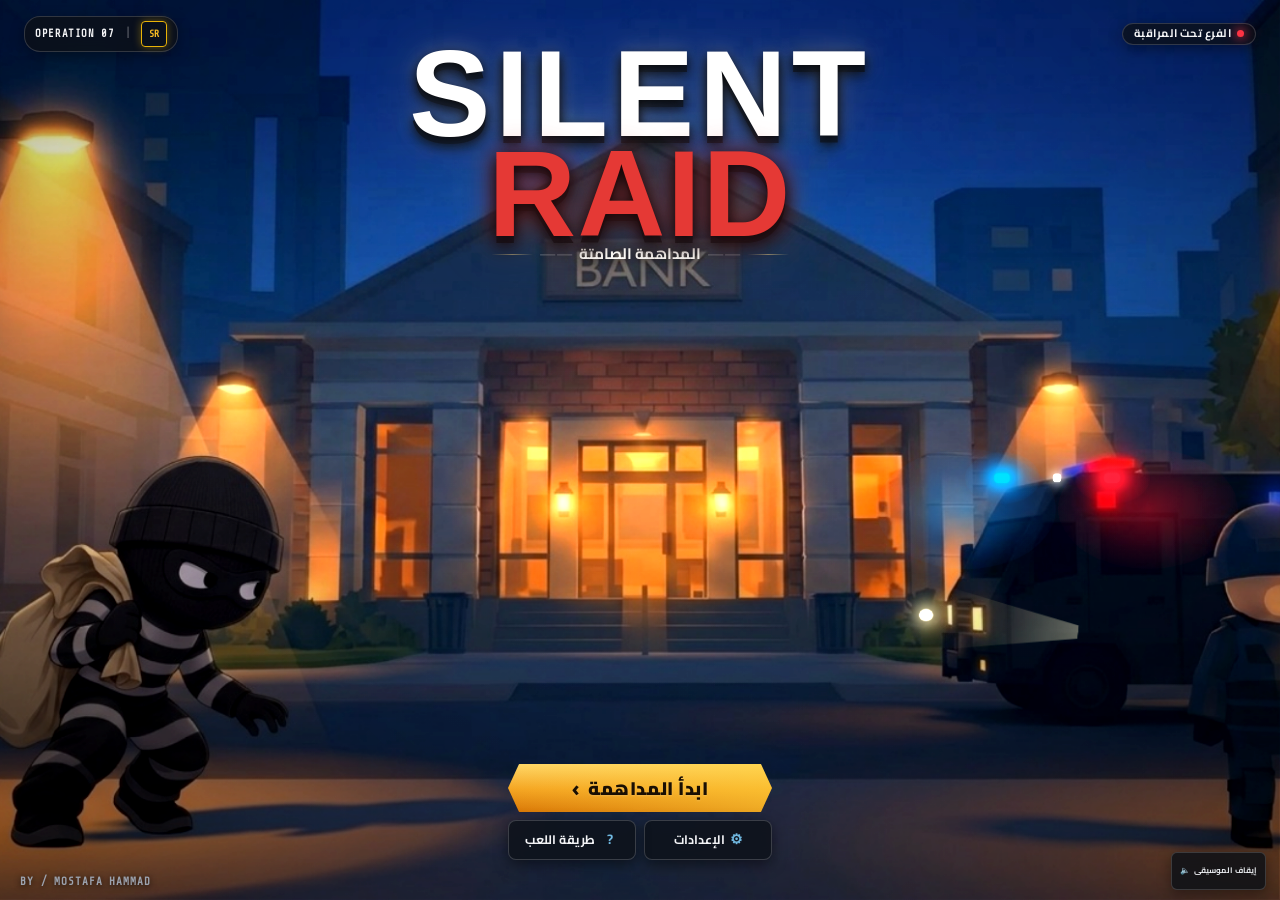
==== SilentRaid/app/src/main/assets/index.html @ be33c4b7 "Add files via upload" ====
<!doctype html>
<!--
  SILENT RAID — open web source extracted from app-debug.apk.
  Entry point: loads the visual system (style.css) and all gameplay/UI logic
  (script.js). Asset paths are relative to this file in ./assets/.
-->
<html lang="ar" dir="rtl">
<head>
  <meta charset="utf-8" />
  <meta name="viewport" content="width=device-width,initial-scale=1,maximum-scale=1,user-scalable=no,viewport-fit=cover" />
  <meta name="theme-color" content="#000000" />
  <title>PC Review — SILENT RAID — المداهمة الصامتة</title>
  <link rel="preconnect" href="https://fonts.googleapis.com">
  <link rel="preconnect" href="https://fonts.gstatic.com" crossorigin>
  <link rel="stylesheet" href="https://fonts.googleapis.com/css2?family=Changa:wght@400;600;700;800&family=Alexandria:wght@400;500;600;700;800;900&family=Readex+Pro:wght@400;500;600;700&family=Cairo:wght@400;600;700;800;900&family=Russo+One&family=Share+Tech+Mono&display=swap" media="print" onload="this.media='all'">
  <noscript><link rel="stylesheet" href="https://fonts.googleapis.com/css2?family=Changa:wght@400;600;700;800&family=Alexandria:wght@400;500;600;700;800;900&family=Readex+Pro:wght@400;500;600;700&family=Cairo:wght@400;600;700;800;900&family=Russo+One&family=Share+Tech+Mono&display=swap"></noscript>
  <link rel="stylesheet" href="style.css" />
</head>
<body>
  <main id="app" class="app-shell" aria-label="SILENT RAID — المداهمة الصامتة">
    <section id="menuScreen" class="screen active heist-menu">
      <div class="menu-backdrop" aria-hidden="true">
        <div class="cartoon-city-art"></div>
        <div class="hero-scrim"></div>
        <div class="hero-grain"></div>
        <div class="scan-beam beam-a"></div>
        <div class="scan-beam beam-b"></div>
        <div class="police-beacon"></div>
        <div class="truck-lights-rig">
          <div class="van-lightbar">
            <div class="van-beacon van-beacon-red">
              <span class="beacon-core"></span>
              <span class="beacon-halo"></span>
              <span class="beacon-wash"></span>
            </div>
            <div class="van-beacon van-beacon-center">
              <span class="beacon-core"></span>
            </div>
            <div class="van-beacon van-beacon-blue">
              <span class="beacon-core"></span>
              <span class="beacon-halo"></span>
              <span class="beacon-wash"></span>
            </div>
          </div>
          <div class="van-headlights">
            <div class="van-headlight headlight-front">
              <span class="headlight-bulb"></span>
              <span class="headlight-glow"></span>
              <span class="headlight-beam"></span>
            </div>
          </div>
        </div>
        <div class="heist-vignette"></div>
      </div>
      <div class="menu-topbar">
        <div class="menu-clock"><span class="clock-dot"></span><span>الفرع تحت المراقبة</span></div>
        <div class="brand-chip"><span>OPERATION 07</span><span style="color:rgba(255,255,255,.3);padding:0 4px">|</span><span class="brand-mark">SR</span></div>
      </div>
      <div class="heist-title-lockup" aria-label="SILENT RAID">
        <div class="english-game-logo"><span>SILENT</span><b>RAID</b></div>
        <div class="arabic-title-sub"><span class="title-dash">——</span><span>المداهمة الصامتة</span><span class="title-dash">——</span></div>
      </div>
      <div class="heist-menu-panel">
        <button id="startBtn" class="primary-btn heist-primary"><span>ابدأ المداهمة</span><span class="start-chevron">›</span></button>
        <div class="menu-sub-actions">
          <button id="settingsBtn" class="secondary-btn heist-secondary settings-menu-btn"><span class="btn-icon">⚙</span><span>الإعدادات</span></button>
          <button id="howBtn" class="secondary-btn heist-secondary"><span class="btn-icon">?</span><span>طريقة اللعب</span></button>
        </div>
      </div>
      <div class="menu-bottom-bar">
        <div class="menu-credit">BY / MOSTAFA HAMMAD</div>
        <button id="musicToggleBtn" class="music-toggle" type="button" aria-pressed="false" aria-label="إيقاف الموسيقى"><span class="music-label">إيقاف الموسيقى</span><span class="music-icon">🔈</span></button>
      </div>
      <div id="controlSetupPanel" class="control-setup-panel glass-panel hidden" role="dialog" aria-modal="true" aria-labelledby="controlSetupTitle">
        <div class="settings-head">
          <div>
            <div class="settings-kicker">تحكم الهاتف</div>
            <h2 id="controlSetupTitle">اختر مكان أدوات التحكم</h2>
          </div>
          <button id="closeControlSetup" class="icon-btn" aria-label="إغلاق">×</button>
        </div>
        <p class="setup-lead">اختر مكان أدوات التحكم عند الحاجة. الأنالوج الثابت يعمل افتراضيًا ويمكن تغييره من الإعدادات.</p>
        <div class="control-choice-grid">
          <button class="control-choice" data-layout="analog-right" type="button">
            <div class="control-choice-title">🕹️ الأنالوج يمين</div>
            <svg class="control-diagram" viewBox="0 0 260 150" role="img" aria-label="الأنالوج على اليمين والأزرار على اليسار">
              <rect x="35" y="8" width="190" height="134" rx="20" class="phone-outline"/>
              <circle cx="178" cy="106" r="25" class="diagram-stick"/><circle cx="178" cy="106" r="10" class="diagram-stick-core"/>
              <rect x="55" y="100" width="52" height="16" rx="8" class="diagram-button"/><rect x="55" y="121" width="52" height="12" rx="6" class="diagram-button small"/>
            </svg>
            <span>الأزرار يسار • الأنالوج يمين</span>
          </button>
          <button class="control-choice" data-layout="analog-left" type="button">
            <div class="control-choice-title">🕹️ الأنالوج يسار</div>
            <svg class="control-diagram" viewBox="0 0 260 150" role="img" aria-label="الأنالوج على اليسار والأزرار على اليمين">
              <rect x="35" y="8" width="190" height="134" rx="20" class="phone-outline"/>
              <circle cx="82" cy="106" r="25" class="diagram-stick"/><circle cx="82" cy="106" r="10" class="diagram-stick-core"/>
              <rect x="153" y="100" width="52" height="16" rx="8" class="diagram-button"/><rect x="153" y="121" width="52" height="12" rx="6" class="diagram-button small"/>
            </svg>
            <span>الأنالوج يسار • الأزرار يمين</span>
          </button>
        </div>
        <p class="setup-save-note">سيتم حفظ التعديل ويمكنك تغييره من الإعدادات.</p>
      </div>
      <div id="settingsPanel" class="settings-panel glass-panel hidden" role="dialog" aria-modal="true" aria-labelledby="settingsTitle">
        <div class="settings-head">
          <div>
            <div class="settings-kicker">إعدادات اللعبة</div>
            <h2 id="settingsTitle">الإعدادات</h2>
          </div>
          <button id="closeSettings" class="icon-btn" aria-label="إغلاق">×</button>
        </div>
        <div class="settings-section">
          <h3>🎮 تخطيط التحكم</h3>
          <div class="control-choice-grid settings-choice-grid">
            <button class="control-choice" data-layout="analog-right" type="button">
              <div class="control-choice-title">الأنالوج يمين</div>
              <svg class="control-diagram" viewBox="0 0 260 150" aria-hidden="true"><rect x="35" y="8" width="190" height="134" rx="20" class="phone-outline"/><circle cx="178" cy="106" r="25" class="diagram-stick"/><circle cx="178" cy="106" r="10" class="diagram-stick-core"/><rect x="55" y="100" width="52" height="16" rx="8" class="diagram-button"/><rect x="55" y="121" width="52" height="12" rx="6" class="diagram-button small"/></svg>
            </button>
            <button class="control-choice" data-layout="analog-left" type="button">
              <div class="control-choice-title">الأنالوج يسار</div>
              <svg class="control-diagram" viewBox="0 0 260 150" aria-hidden="true"><rect x="35" y="8" width="190" height="134" rx="20" class="phone-outline"/><circle cx="82" cy="106" r="25" class="diagram-stick"/><circle cx="82" cy="106" r="10" class="diagram-stick-core"/><rect x="153" y="100" width="52" height="16" rx="8" class="diagram-button"/><rect x="153" y="121" width="52" height="12" rx="6" class="diagram-button small"/></svg>
            </button>
          </div>
        </div>
        <div class="settings-section settings-feature-section">
          <h3>🕹️ الأنالوج</h3>
          <label class="setting-check-row" for="floatingJoystickToggle">
            <input id="floatingJoystickToggle" type="checkbox" />
            <span class="setting-check-box" aria-hidden="true"></span>
            <span class="setting-check-text"><strong>الأنالوج المتحرك</strong></span>
          </label>
        </div>
        <div class="settings-section">
          <h3>🎵 الموسيقى</h3>
          <button id="settingsMusicToggle" class="settings-toggle" type="button" aria-pressed="false">🎵 إيقاف الموسيقى</button>
          <p class="settings-note">عند الإيقاف تتوقف موسيقى الخلفية وموسيقى الفوز والخسارة فقط، بينما تبقى المؤثرات الصوتية.</p>
        </div>
      </div>
      <div id="howPanel" class="how-panel glass-panel hidden" role="dialog" aria-modal="true" aria-labelledby="howTitle">
        <div class="panel-head"><h2 id="howTitle">طريقة اللعب</h2><button id="closeHow" class="icon-btn" aria-label="إغلاق">×</button></div>
        <div class="how-grid">
          <div class="how-section"><h3>🎯 الهدف</h3><p>اجمع المفاتيح الـ 3 واهرب قبل نفاد الوقت.</p></div>
          <div class="how-section"><h3>🕹️ التحكم</h3><p>عصا الحركة للهاتف، والأسهم أو WASD للكمبيوتر.</p></div>
          <div class="how-section"><h3>👁️ التخفي والرؤية</h3><p>الحركة توسّع مجال الرؤية، بينما الوقوف يضيّق دائرة الرؤية سريعًا إلى أن تنعدم.</p></div>
          <div class="how-section"><h3>🚨 الحراس والكاميرات</h3><p>تجنب رصد الحراس وكاميرات المراقبة لمنع الإنذار والمطاردة.</p></div>
        </div>
      </div>
    </section>
    <section id="levelSelectScreen" class="screen level-select-screen" aria-label="اختيار المرحلة والدور">
      <!-- Clean Fullscreen Cinematic Background with Ambient Overlays -->
      <div class="stage-bg-layer" id="stageBgLayer">
        <img id="stageBoardImg" class="stage-bg-clean-img" src="assets/stage-bg-clean-1.jpg" alt="خلفية المرحلة" draggable="false" />
        <div class="stage-ambient-overlay" id="stageAmbientOverlay"></div>
        <div class="stage-particles-overlay" id="stageParticlesOverlay"></div>
      </div>

      <div class="stage-board-container" id="stageBoardContainer">
        <!-- Top Bar: Golden Back Button (Image 5) on left, Operation Badge on right -->
        <header class="stage-top-bar">
          <button id="levelsBackBtn" class="stage-gold-back-btn hotspot-back" type="button" aria-label="العودة للقائمة الرئيسية">
            <span class="btn-text">عودة</span>
            <span class="btn-arrow">⬅</span>
          </button>
          <div class="stage-op-badge">
            <span class="badge-pulse-dot"></span>
            <span class="badge-text" id="stageOpBadgeText">العملية ٠١</span>
          </div>
        </header>

        <!-- Stage Title & Mission info in Center Upper Third -->
        <div class="stage-header-info">
          <div class="stage-emblem-wrap">
            <span class="stage-emblem" id="stageEmblemIcon">🛡️</span>
          </div>
          <h1 class="stage-title" id="stageTitleText">المرحلة البرونزية</h1>
        </div>

        <!-- 7 Round Cards Carousel Row with Navigation Arrows -->
        <div class="stage-carousel-wrapper">
          <button id="lsPrevBtn" class="stage-nav-arrow arrow-left hotspot-arrow hotspot-prev" type="button" aria-label="المرحلة السابقة">❮</button>

          <div class="stage-cards-track" id="stageCardsTrack">
            <!-- 7 Round Cards (Rounds 1 to 7) matching Image 3 reference -->
            <button class="stage-round-card hotspot-card" data-round="1" type="button" aria-label="الدور 1">
              <div class="card-ribbon-number">01</div>
              <div class="card-plaque">
                <span class="card-round-label">الدور 1</span>
              </div>
              <div class="card-ribbon-status">
                <span>مفتوح</span>
              </div>
            </button>

            <button class="stage-round-card hotspot-card" data-round="2" type="button" aria-label="الدور 2">
              <div class="card-ribbon-number">02</div>
              <div class="card-plaque">
                <span class="card-round-label">الدور 2</span>
              </div>
              <div class="card-ribbon-status">
                <span>مفتوح</span>
              </div>
            </button>

            <button class="stage-round-card hotspot-card" data-round="3" type="button" aria-label="الدور 3">
              <div class="card-ribbon-number">03</div>
              <div class="card-plaque">
                <span class="card-round-label">الدور 3</span>
              </div>
              <div class="card-ribbon-status">
                <span>مفتوح</span>
              </div>
            </button>

            <button class="stage-round-card hotspot-card" data-round="4" type="button" aria-label="الدور 4">
              <div class="card-ribbon-number">04</div>
              <div class="card-plaque">
                <span class="card-round-label">الدور 4</span>
              </div>
              <div class="card-ribbon-status">
                <span>مفتوح</span>
              </div>
            </button>

            <button class="stage-round-card hotspot-card" data-round="5" type="button" aria-label="الدور 5">
              <div class="card-ribbon-number">05</div>
              <div class="card-plaque">
                <span class="card-round-label">الدور 5</span>
              </div>
              <div class="card-ribbon-status">
                <span>مفتوح</span>
              </div>
            </button>

            <button class="stage-round-card hotspot-card" data-round="6" type="button" aria-label="الدور 6">
              <div class="card-ribbon-number">06</div>
              <div class="card-plaque">
                <span class="card-round-label">الدور 6</span>
              </div>
              <div class="card-ribbon-status">
                <span>مفتوح</span>
              </div>
            </button>

            <button class="stage-round-card hotspot-card" data-round="7" type="button" aria-label="الدور 7">
              <div class="card-ribbon-number">07</div>
              <div class="card-plaque">
                <span class="card-round-label">الدور 7</span>
              </div>
              <div class="card-ribbon-status">
                <span>مفتوح</span>
              </div>
            </button>
          </div>

          <button id="lsNextBtn" class="stage-nav-arrow arrow-right hotspot-arrow hotspot-next" type="button" aria-label="المرحلة التالية">❯</button>
        </div>

        <!-- Fixed Bottom Navigation Bar (Image 2 & 4: Fixed sleek dark capsule with 5 stage dots) -->
        <footer class="stage-fixed-bottom-bar" aria-label="شريط تنقل المراحل">
          <div class="stage-nav-capsule" id="lsDotsRow">
            <button class="stage-dot-btn hotspot-dot active" data-stage="1" type="button" aria-label="المرحلة 1 البرونزية"></button>
            <button class="stage-dot-btn hotspot-dot" data-stage="2" type="button" aria-label="المرحلة 2 الفضية"></button>
            <button class="stage-dot-btn hotspot-dot" data-stage="3" type="button" aria-label="المرحلة 3 الذهبية"></button>
            <button class="stage-dot-btn hotspot-dot" data-stage="4" type="button" aria-label="المرحلة 4 الألماسية"></button>
            <button class="stage-dot-btn hotspot-dot" data-stage="5" type="button" aria-label="المرحلة 5 الأسطورية"></button>
          </div>
        </footer>
      </div>
    </section>

    <section id="gameScreen" class="screen">
      <div id="gameWrap" class="game-wrap">
                <canvas id="gameCanvas" width="800" height="600" aria-label="ملعب المداهمة"></canvas>
        <div class="hud" aria-live="polite">
          <div id="levelHud">المرحلة 1 - الدور 1</div>
          <div id="timerHud">الوقت المتبقي: 00:00</div>
          <div id="keysHud" class="keys-hud" aria-label="المفاتيح 0 من 3">المفاتيح: 0/3</div>
          <div id="chaseHud" class="chase-hud" hidden>⚠ المطاردة نشطة</div>
        </div>
        <div class="corner-tools">
          <button id="levelsBtn" class="tool-btn levels-hud-btn" title="اختيار دور آخر" aria-label="العودة للأدوار">
            <span class="btn-icon">🗺️</span>
            <span>الأدوار</span>
          </button>
        </div>
        <div id="messageHud" class="message-hud"></div>
        <div id="joystick" class="joystick" aria-label="عصا الحركة"><div id="joystickKnob"></div></div>
      </div>
    </section>

    <section id="successScreen" class="screen result-screen" aria-hidden="true">
      <canvas id="successRainCanvas" class="result-rain-canvas" aria-hidden="true"></canvas>
      <div class="result-panel glass-panel">
        <div class="result-glyph success money-bag-glyph" aria-hidden="true">
          <svg viewBox="0 0 120 120" role="img" aria-label="كيس المال">
            <path class="bag-strap" d="M39 40c3-18 11-27 21-27s19 9 21 27"/>
            <path class="bag-neck" d="M39 39c12 5 30 5 42 0l-5 15c-10 7-22 7-32 0z"/>
            <path class="bag-body" d="M28 48c8-7 56-7 64 0l8 39c-6 19-74 19-80 0z"/>
            <path class="bag-top" d="M34 49c16 9 36 9 52 0"/>
            <path class="bag-tie" d="M50 48l-4 11m24-11l4 11M54 54c4 3 8 3 12 0"/>
            <circle class="bag-coin" cx="60" cy="73" r="14"/>
            <path class="bag-dollar" d="M60 63v20m7-14c-3-5-14-5-14 1 0 7 14 3 14 10 0 7-12 8-15 1"/>
            <circle class="bag-coin mini" cx="37" cy="72" r="4.2"/>
            <circle class="bag-coin mini" cx="83" cy="72" r="4.2"/>
          </svg>
        </div>
        <h2>تمت المداهمة!</h2>
        <p>تم فتح الخزنة وتأمين المال بنجاح.</p>
        <div class="result-actions">
          <button id="nextBtn" class="primary-btn">الدور التالي</button>
          <button id="successLevelsBtn" class="secondary-btn">العودة للأدوار</button>
        </div>
      </div>
    </section>

    <section id="failureScreen" class="screen result-screen failure-result" aria-hidden="true">
      <canvas id="failureRainCanvas" class="result-rain-canvas" aria-hidden="true"></canvas>
      <div class="result-panel glass-panel">
        <div class="result-glyph failure prison-glyph" aria-hidden="true">
          <svg viewBox="0 0 120 120" role="img" aria-label="سجن">
            <rect x="18" y="18" width="84" height="84" rx="10" class="prison-frame"/>
            <path class="prison-bars" d="M34 18v84M49 18v84M64 18v84M79 18v84"/>
            <rect x="83" y="42" width="11" height="15" rx="2" class="prison-lock"/>
          </svg>
        </div>
        <h2>انتهت اللعبة!</h2>
        <p>أحاط بك الأمن وأُغلقت العملية.</p>
        <div class="result-actions">
          <button id="rewardContinueBtn" class="secondary-btn" type="button">▶ كمّل اللعب مجانًا  +25 ثانية</button>
          <button id="retryBtn" class="secondary-btn">↩ إعادة المحاولة</button>
          <button id="failureLevelsBtn" class="secondary-btn">🗺 الأدوار</button>
        </div>
      </div>
    </section>
  </main>
  <link rel="preload" as="audio" href="assets/main-title.mp3" type="audio/mpeg">
  <audio id="mainTitleAudio" src="assets/main-title.mp3" preload="auto" playsinline></audio>
  <script defer src="script.js"></script>

</body>
</html>
---- SilentRaid/app/src/main/assets/style.css ----
/*
  SILENT RAID visual system.
  This file owns the responsive RTL interface, the stealth HUD, the menu,
  operation selection, result screens, controls, and every stage colour theme.
  Gameplay physics and Canvas drawing remain in script.js.
*/
:root {
  --bg: #000;
  --panel: rgba(5, 10, 15, .86);
  --line: rgba(95, 255, 190, .22);
  --neon: #4e865b;
  --cyan: #cfb47b;
  --red: #ff314b;
  --white: #eafff6;
}

* {
  box-sizing: border-box;
  -webkit-tap-highlight-color: transparent
}

html,
body {
  margin: 0;
  width: 100%;
  height: 100%;
  background: #000;
  color: var(--white);
  font-family: "Changa", "Alexandria", "Cairo", system-ui, sans-serif;
  overflow: hidden
}

body {
  display: grid;
  place-items: center
}

button {
  font: inherit;
  color: inherit;
  border: 0;
  cursor: pointer
}

.app-shell {
  position: relative;
  width: 100vw;
  height: 100vh;
  background: #000;
  overflow: hidden
}

.screen {
  position: absolute;
  inset: 0;
  display: grid;
  place-items: center;
  opacity: 0;
  visibility: hidden;
  pointer-events: none;
  transition: opacity 1s ease, visibility 1s step-end;
  background: #000
}

.screen:not(.active) {
  display: none !important
}

.screen.active {
  opacity: 1;
  visibility: visible;
  pointer-events: auto;
  transition: opacity 1s ease, visibility 0s
}

#menuScreen {
  background: radial-gradient(circle at 50% 45%, rgba(14, 42, 35, .28), transparent 48%), #000
}

.scanlines {
  position: absolute;
  inset: 0;
  pointer-events: none;
  opacity: .07;
  background: repeating-linear-gradient(180deg, transparent 0 3px, #fff 4px 5px)
}

.glass-panel {
  border: 1px solid var(--line);
  background: linear-gradient(180deg, rgba(8, 16, 18, .92), rgba(2, 6, 8, .88));
  box-shadow: 0 0 45px rgba(86, 255, 190, .08), inset 0 0 28px rgba(86, 255, 190, .03);
  backdrop-filter: blur(10px)
}

.menu-panel {
  position: relative;
  width: min(600px, 88vw);
  padding: 44px 42px 34px;
  border-radius: 24px;
  text-align: center
}

.menu-icon {
  width: 88px;
  height: 88px;
  margin: -88px auto 18px;
  display: grid;
  place-items: center;
  position: relative
}

.menu-icon span {
  position: absolute;
  width: 56px;
  height: 56px;
  border: 2px solid var(--neon);
  border-radius: 50%;
  box-shadow: 0 0 18px rgba(86, 255, 190, .5)
}

.menu-icon span:nth-child(1) {
  animation: pulse 2.4s infinite
}

.menu-icon span:nth-child(2) {
  width: 34px;
  height: 34px;
  border-color: var(--cyan);
  animation: pulse 2.4s .35s infinite
}

.menu-icon span:nth-child(3) {
  width: 12px;
  height: 12px;
  background: var(--cyan);
  box-shadow: 0 0 16px var(--cyan)
}

@keyframes pulse {

  0%,
  100% {
    transform: scale(.72);
    opacity: .35
  }

  50% {
    transform: scale(1);
    opacity: 1
  }
}

h1 {
  margin: 0;
  font-size: clamp(2.1rem, 6vw, 4rem);
  letter-spacing: .03em;
  color: var(--neon);
  text-shadow: 0 0 8px rgba(86, 255, 190, .65), 0 0 32px rgba(86, 255, 190, .22);
  font-weight: 800
}

.subtitle {
  margin: 10px auto 30px;
  max-width: 44ch;
  color: #a5b6b0;
  line-height: 1.9
}

.menu-actions {
  display: grid;
  gap: 12px;
  max-width: 370px;
  margin: auto
}

.primary-btn,
.secondary-btn,
.tool-btn,
.icon-btn {
  border-radius: 12px;
  transition: .2s ease;
  will-change: transform
}

.primary-btn {
  padding: 14px 18px;
  background: linear-gradient(180deg, #66ffc6, #37d79a);
  color: #00140b;
  font-weight: 800;
  box-shadow: 0 0 24px rgba(86, 255, 190, .18)
}

.primary-btn:hover {
  transform: translateY(-2px);
  box-shadow: 0 0 30px rgba(86, 255, 190, .28)
}

.secondary-btn {
  padding: 12px 18px;
  background: rgba(255, 255, 255, .03);
  border: 1px solid rgba(255, 255, 255, .12)
}

.secondary-btn:hover {
  border-color: rgba(86, 255, 190, .4);
  background: rgba(86, 255, 190, .05)
}

.mini-status {
  margin-top: 24px;
  font-family: "Share Tech Mono", monospace;
  font-size: .78rem;
  color: #768680
}

.dot {
  display: inline-block;
  width: 7px;
  height: 7px;
  border-radius: 50%;
  background: var(--neon);
  box-shadow: 0 0 12px var(--neon);
  margin-left: 8px
}

.how-panel {
  position: absolute;
  width: min(620px, 92vw);
  padding: 24px;
  border-radius: 18px;
  z-index: 4
}

.panel-head {
  display: flex;
  justify-content: space-between;
  align-items: center
}

.panel-head h2 {
  margin: 0;
  color: var(--neon)
}

.icon-btn {
  width: 38px;
  height: 38px;
  background: rgba(255, 255, 255, .04);
  font-size: 1.5rem
}

.hidden {
  display: none !important
}

.how-panel p {
  line-height: 2;
  color: #c8d6d1
}

.how-panel strong {
  color: var(--cyan)
}

.game-wrap {
  position: relative;
  width: 100vw;
  height: 100vh;
  aspect-ratio: auto;
  background: #090a0c;
  overflow: hidden;
  border: 0;
  box-shadow: none
}

#gameCanvas {
  position: absolute;
  inset: 0;
  width: 100%;
  height: 100%;
  background: #090a0c;
  display: block;
  touch-action: none
}

.hud {
  position: absolute;
  z-index: 20;
  top: 0;
  left: 0;
  right: 0;
  min-height: 66px;
  padding: 15px 18px;
  display: flex;
  align-items: center;
  justify-content: space-between;
  gap: 24px;
  direction: rtl;
  background: linear-gradient(180deg, rgba(0, 0, 0, .86), rgba(0, 0, 0, 0));
  pointer-events: none;
  font-size: clamp(.72rem, 1.5vw, .95rem);
  font-family: "Share Tech Mono", "Cairo", monospace
}

.hud>div {
  white-space: nowrap
}

.corner-tools {
  position: absolute;
  left: 14px;
  bottom: 14px;
  display: flex;
  gap: 8px
}

.tool-btn {
  background: rgba(0, 0, 0, .56);
  border: 1px solid rgba(86, 255, 190, .2);
  padding: 8px 12px;
  font-size: .8rem
}

.tool-btn:active {
  transform: scale(.96)
}

.message-hud {
  position: absolute;
  top: 76px;
  left: 50%;
  transform: translateX(-50%);
  padding: 8px 14px;
  border: 1px solid rgba(86, 255, 190, .18);
  background: rgba(0, 0, 0, .65);
  border-radius: 20px;
  color: #d9fff0;
  opacity: 0;
  transition: opacity .25s ease;
  pointer-events: none;
  white-space: nowrap
}

.joystick {
  position: absolute;
  right: 22px;
  bottom: 22px;
  width: 106px;
  height: 106px;
  border-radius: 50%;
  border: 1px solid rgba(255, 255, 255, .13);
  background: rgba(255, 255, 255, .03);
  display: none;
  touch-action: none
}

.joystick::after {
  content: "";
  position: absolute;
  inset: 18px;
  border: 1px solid rgba(86, 255, 190, .16);
  border-radius: 50%
}

.joystick #joystickKnob {
  position: absolute;
  left: 50%;
  top: 50%;
  width: 43px;
  height: 43px;
  transform: translate(-50%, -50%);
  border-radius: 50%;
  background: rgba(86, 255, 190, .18);
  border: 1px solid rgba(86, 255, 190, .48);
  box-shadow: 0 0 25px rgba(86, 255, 190, .16)
}

.result-screen {
  background: radial-gradient(circle at center, rgba(16, 45, 36, .22), transparent 48%), #000
}

.result-panel {
  text-align: center;
  width: min(520px, 90vw);
  padding: 44px;
  border-radius: 24px
}

.result-glyph {
  width: 74px;
  height: 74px;
  border-radius: 50%;
  margin: 0 auto 16px;
  display: grid;
  place-items: center;
  font-size: 2rem;
  border: 1px solid
}

.result-glyph.success {
  color: var(--neon);
  border-color: rgba(86, 255, 190, .4);
  box-shadow: 0 0 28px rgba(86, 255, 190, .15)
}

.result-glyph.failure {
  color: #fff;
  border-color: rgba(255, 49, 75, .55);
  box-shadow: 0 0 28px rgba(255, 49, 75, .12)
}

.result-panel h2 {
  margin: 0;
  font-size: clamp(1.7rem, 5vw, 2.5rem)
}

.result-panel p {
  color: #9caeaa;
  margin: 12px 0 26px
}

.result-panel .primary-btn {
  width: 100%
}

.lockdown {
  animation: lockdown .3s steps(2, end) infinite
}

@keyframes lockdown {
  50% {
    filter: sepia(1) saturate(5) hue-rotate(300deg) brightness(1.35)
  }
}

@media (pointer:coarse) {
  .joystick {
    display: block
  }

  .corner-tools {
    bottom: 154px
  }

  .hud {
    gap: 10px;
    padding-inline: 12px
  }
}

@media (max-width:720px) {
  .hud {
    font-size: .65rem
  }

  .hud>div:nth-child(1) {
    max-width: none !important;
    overflow: visible !important;
    text-overflow: clip !important;
    white-space: nowrap !important;
  }

  .menu-panel {
    padding: 36px 22px 26px
  }
}

/* Real-bank visual pass: warm plaster, stone and brass rather than sci-fi panels. */
.game-wrap {
  background: #000;
  box-shadow: 0 18px 60px rgba(0, 0, 0, .55);
}

.screen#gameScreen {
  background: radial-gradient(circle at center, #3b342c 0%, #171411 72%, #090807 100%);
}

.hud {
  color: #f3ecdf;
  text-shadow: 0 1px 3px #000;
}

.tool-btn {
  border-color: rgba(228, 215, 193, .45) !important;
  background: rgba(40, 34, 28, .78) !important;
  color: #f0e7d6 !important;
}

.audio-status {
  position: absolute;
  right: 18px;
  bottom: 18px;
  padding: 7px 11px;
  border: 1px solid rgba(255, 255, 255, .14);
  border-radius: 10px;
  background: rgba(10, 10, 10, .72);
  color: #b9bec4;
  font: 600 12px/1 Cairo, sans-serif;
  z-index: 30
}

.audio-unlock {
  position: absolute;
  right: 18px;
  bottom: 55px;
  padding: 10px 14px;
  border: 1px solid #d2a443;
  border-radius: 10px;
  background: #241d0e;
  color: #ffe7a3;
  font: 800 13px/1 Cairo, sans-serif;
  z-index: 31;
  cursor: pointer
}

.audio-unlock,
.audio-unlock.hidden {
  display: none !important
}

/* ===== V28: REAL BANK HEIST MENU / UX PASS ===== */
.heist-menu {
  background: #0b0d0f;
  overflow: hidden;
  isolation: isolate
}

.menu-backdrop {
  position: absolute;
  inset: 0;
  overflow: hidden;
  background: linear-gradient(180deg, #15191e 0%, #26272a 42%, #171514 100%)
}

.bank-sky {
  position: absolute;
  inset: 0;
  background:
    radial-gradient(ellipse at 72% 18%, rgba(227, 191, 126, .16), transparent 28%),
    linear-gradient(180deg, #31353a 0%, #202328 52%, #111111 100%)
}

.bank-sky:after {
  content: "";
  position: absolute;
  inset: 0;
  background: linear-gradient(180deg, rgba(255, 255, 255, .04), transparent 30%, rgba(0, 0, 0, .46) 100%)
}

.bank-building {
  position: absolute;
  left: 7%;
  right: 7%;
  bottom: 6%;
  height: 72%;
  border-radius: 18px 18px 4px 4px;
  background:
    linear-gradient(180deg, #dcd4c7 0%, #cbc1b3 50%, #a99e90 100%);
  box-shadow: 0 35px 70px rgba(0, 0, 0, .45), inset 0 2px 0 rgba(255, 255, 255, .35);
  border: 1px solid rgba(255, 255, 255, .22)
}

.bank-building:before {
  content: "";
  position: absolute;
  left: 0;
  right: 0;
  top: 0;
  height: 30px;
  border-radius: 18px 18px 0 0;
  background: linear-gradient(180deg, #ece6dc, #d5cbbd);
  box-shadow: inset 0 -4px 0 rgba(97, 82, 65, .12)
}

.bank-sign {
  position: absolute;
  left: 50%;
  top: 8%;
  transform: translateX(-50%);
  padding: 9px 42px;
  border-radius: 7px;
  background: #f4efe7;
  border: 1px solid rgba(89, 72, 56, .28);
  color: #3e372e;
  font-weight: 800;
  letter-spacing: .08em;
  box-shadow: 0 8px 20px rgba(0, 0, 0, .1)
}

.bank-columns {
  position: absolute;
  inset: 18% 4% 8%;
  background: repeating-linear-gradient(90deg, transparent 0 12%, rgba(122, 108, 90, .18) 12% 13%, transparent 13% 25%)
}

.bank-doors {
  position: absolute;
  left: 50%;
  bottom: 8%;
  transform: translateX(-50%);
  width: 36%;
  height: 31%;
  display: flex;
  gap: 4px;
  background: #7a736b;
  padding: 4px;
  box-shadow: 0 18px 34px rgba(0, 0, 0, .25)
}

.bank-doors span {
  flex: 1;
  background: linear-gradient(180deg, #6e7377, #33383b);
  border: 1px solid rgba(255, 255, 255, .12);
  box-shadow: inset 0 0 0 6px rgba(18, 20, 21, .22)
}

.bank-steps {
  position: absolute;
  left: 14%;
  right: 14%;
  bottom: -13px;
  height: 18px;
  background: repeating-linear-gradient(90deg, #8a8379 0 9%, #6f685f 9% 10%);
  box-shadow: 0 10px 18px rgba(0, 0, 0, .35)
}

.street-lights {
  position: absolute;
  left: -5%;
  right: -5%;
  bottom: -8%;
  height: 16%;
  pointer-events: none
}

.street-lights i {
  position: absolute;
  bottom: 0;
  width: 10px;
  height: 90px;
  background: #3a3835;
  border-radius: 8px
}

.street-lights i:after {
  content: "";
  position: absolute;
  top: -5px;
  left: -7px;
  width: 24px;
  height: 14px;
  border-radius: 12px 12px 3px 3px;
  background: #eee3c6;
  box-shadow: 0 0 26px rgba(250, 227, 171, .55)
}

.street-lights i:first-child {
  left: 9%
}

.street-lights i:last-child {
  right: 11%
}

.police-beacon {
  position: absolute;
  left: 13%;
  top: 58%;
  width: 14px;
  height: 14px;
  border-radius: 50%;
  background: #ff4f56;
  box-shadow: 0 0 35px 14px rgba(255, 55, 70, .15);
  animation: beaconPulse 1.7s infinite
}

.police-beacon:after {
  content: "";
  position: absolute;
  inset: -80px;
  background: radial-gradient(circle, rgba(220, 35, 48, .18), transparent 60%);
  animation: beaconWash 1.7s infinite
}

@keyframes beaconPulse {

  0%,
  100% {
    opacity: .32;
    transform: scale(.8)
  }

  50% {
    opacity: 1;
    transform: scale(1.2)
  }
}

@keyframes beaconWash {

  0%,
  100% {
    opacity: .2
  }

  50% {
    opacity: .65
  }
}

.heist-vignette {
  position: absolute;
  inset: 0;
  background: radial-gradient(circle at center, transparent 40%, rgba(0, 0, 0, .7) 100%)
}

.menu-topbar,
.menu-footer {
  position: absolute;
  z-index: 7;
  left: 24px;
  right: 24px;
  display: flex;
  justify-content: space-between;
  align-items: center;
  color: #e9e1d4;
  font: 600 12px/1.2 "Share Tech Mono", "Cairo", sans-serif;
  letter-spacing: .04em
}

.menu-topbar {
  top: 20px
}

.menu-footer {
  bottom: 16px;
  color: #aaa399
}

.brand-chip,
.menu-clock {
  display: flex;
  align-items: center;
  gap: 9px;
  padding: 8px 12px;
  border: 1px solid rgba(255, 255, 255, .13);
  background: rgba(15, 14, 13, .46);
  backdrop-filter: blur(8px);
  border-radius: 8px
}

.brand-mark {
  display: grid;
  place-items: center;
  width: 24px;
  height: 24px;
  border: 1px solid rgba(210, 177, 107, .55);
  color: #e1c27e;
  font-weight: 800
}

.clock-dot {
  width: 7px;
  height: 7px;
  border-radius: 50%;
  background: #c94849;
  box-shadow: 0 0 10px rgba(201, 72, 73, .7)
}

.heist-layout {
  position: absolute;
  inset: 74px 7% 50px;
  z-index: 6;
  display: grid;
  grid-template-columns: minmax(280px, 34%) minmax(360px, 560px);
  align-items: center;
  justify-content: space-between;
  gap: 5%;
  direction: ltr
}

.mission-dossier {
  direction: rtl;
  align-self: center;
  max-width: 440px;
  color: #ece5db;
  padding: 20px 22px;
  border-left: 2px solid rgba(215, 184, 120, .48);
  background: linear-gradient(180deg, rgba(20, 18, 16, .78), rgba(15, 14, 13, .52));
  box-shadow: 0 24px 50px rgba(0, 0, 0, .28);
  backdrop-filter: blur(4px);
  animation: dossierIn .8s ease both
}

@keyframes dossierIn {
  from {
    opacity: 0;
    transform: translateX(-24px)
  }

  to {
    opacity: 1;
    transform: none
  }
}

.dossier-head {
  display: flex;
  justify-content: space-between;
  align-items: center;
  font: 700 11px/1.2 "Share Tech Mono", "Cairo", sans-serif;
  color: #bdb4a8;
  text-transform: uppercase;
  letter-spacing: .08em
}

.dossier-head b {
  color: #bf8f45
}

.dossier-stamp {
  display: inline-block;
  margin: 18px 0 12px;
  padding: 5px 9px;
  border: 1px solid rgba(198, 70, 70, .5);
  color: #cc7571;
  font-size: 11px;
  transform: rotate(-2deg);
  letter-spacing: .08em
}

.mission-dossier h2 {
  margin: 0 0 8px;
  font-size: clamp(1.65rem, 3vw, 2.5rem);
  font-weight: 800;
  color: #f4efe8
}

.dossier-lead {
  margin: 0 0 18px;
  line-height: 1.9;
  color: #c9c1b7;
  font-size: 13px
}

.dossier-stats {
  display: grid;
  grid-template-columns: repeat(3, 1fr);
  border-top: 1px solid rgba(255, 255, 255, .08);
  border-bottom: 1px solid rgba(255, 255, 255, .08);
  margin: 0 -2px 16px
}

.dossier-stats div {
  padding: 12px 8px;
  text-align: center
}

.dossier-stats div+div {
  border-right: 1px solid rgba(255, 255, 255, .07)
}

.dossier-stats strong {
  display: block;
  font: 800 18px/1 "Share Tech Mono";
  color: #e1c27e
}

.dossier-stats span {
  display: block;
  margin-top: 5px;
  font-size: 9px;
  color: #9f978e
}

.dossier-note {
  display: flex;
  align-items: center;
  gap: 8px;
  color: #a9a096;
  font-size: 10px;
  line-height: 1.7
}

.note-pin {
  width: 6px;
  height: 6px;
  border-radius: 50%;
  background: #d2a450;
  box-shadow: 0 0 10px rgba(210, 164, 80, .55);
  flex: 0 0 auto
}

.heist-card {
  direction: rtl;
  position: relative;
  width: min(100%, 560px);
  justify-self: end;
  padding: 34px 38px 22px;
  border-radius: 18px;
  border: 1px solid rgba(224, 210, 189, .24);
  background: linear-gradient(180deg, rgba(23, 22, 20, .95), rgba(9, 9, 9, .92));
  box-shadow: 0 35px 90px rgba(0, 0, 0, .42), inset 0 1px 0 rgba(255, 255, 255, .05);
  animation: cardIn .85s .08s ease both
}

@keyframes cardIn {
  from {
    opacity: 0;
    transform: translateY(18px) scale(.985)
  }

  to {
    opacity: 1;
    transform: none
  }
}

.heist-card:before {
  content: "";
  position: absolute;
  inset: 10px;
  border: 1px solid rgba(255, 255, 255, .035);
  border-radius: 12px;
  pointer-events: none
}

.heist-kicker {
  display: flex;
  align-items: center;
  gap: 9px;
  color: #a79d90;
  font: 600 10px/1 "Share Tech Mono", "Cairo", sans-serif;
  letter-spacing: .08em
}

.kicker-line {
  height: 1px;
  flex: 1;
  background: linear-gradient(90deg, rgba(210, 169, 100, .4), transparent)
}

.live-dot {
  width: 6px;
  height: 6px;
  border-radius: 50%;
  background: #c84c4e;
  box-shadow: 0 0 8px rgba(200, 76, 78, .8);
  animation: blink 1.4s infinite
}

.menu-emblem {
  position: relative;
  width: 102px;
  height: 102px;
  margin: 20px auto 10px
}

.emblem-ring {
  position: absolute;
  inset: 0;
  border: 1px solid rgba(212, 181, 113, .44);
  border-radius: 50%;
  animation: spinSlow 12s linear infinite
}

.ring-b {
  inset: 14px;
  border-style: dashed;
  border-color: rgba(255, 255, 255, .22);
  animation: spinSlow 8s linear infinite reverse
}

.emblem-mask {
  position: absolute;
  left: 29px;
  top: 33px;
  width: 44px;
  height: 27px;
  border-radius: 10px 10px 13px 13px;
  background: #0b0b0a;
  border: 1px solid #3e3a35;
  transform: skewX(-8deg)
}

.emblem-eye {
  position: absolute;
  top: 44px;
  width: 10px;
  height: 3px;
  background: #c9ecf0;
  box-shadow: 0 0 11px #b8dfe3
}

.eye-a {
  left: 37px
}

.eye-b {
  right: 37px
}

@keyframes spinSlow {
  to {
    transform: rotate(360deg)
  }
}

@keyframes blink {
  50% {
    opacity: .25
  }
}

.heist-card h1 {
  font-size: clamp(2.35rem, 5.4vw, 4.25rem);
  color: #eee7dc;
  text-shadow: 0 6px 24px rgba(0, 0, 0, .4);
  letter-spacing: .01em
}

.heist-card .subtitle {
  color: #a59c91;
  max-width: 44ch;
  margin: 8px auto 24px;
  font-size: 13px
}

.menu-actions {
  max-width: 100%;
  gap: 9px
}

.heist-primary,
.heist-secondary {
  width: 100%;
  display: flex;
  align-items: center;
  justify-content: space-between;
  gap: 10px
}

.heist-primary {
  padding: 15px 17px;
  border-radius: 10px;
  background: linear-gradient(180deg, #d7bd83, #b08a49);
  color: #18130d;
  box-shadow: 0 9px 24px rgba(0, 0, 0, .26)
}

.heist-primary b {
  font: 800 11px/1 "Share Tech Mono";
  opacity: .6
}

.heist-secondary {
  justify-content: flex-start;
  background: #151413;
  border: 1px solid rgba(255, 255, 255, .1);
  color: #d8d0c5
}

.heist-secondary:hover {
  transform: translateY(-1px);
  border-color: rgba(218, 185, 115, .35);
  background: #1b1917
}

.btn-icon {
  width: 20px;
  text-align: center;
  color: #c8ae78
}

.briefing-footer {
  display: flex;
  justify-content: space-between;
  margin-top: 18px;
  color: #787169;
  font: 600 9px/1 "Share Tech Mono", "Cairo", sans-serif
}

.briefing-footer span:first-child {
  color: #a79b8d
}

.briefing-footer i {
  display: inline-block;
  width: 5px;
  height: 5px;
  border-radius: 50%;
  background: #6b9a6d;
  margin-left: 5px
}

@media (max-width:980px) {
  .heist-layout {
    inset-inline: 4%;
    grid-template-columns: 1fr;
    align-content: center
  }

  .mission-dossier {
    display: none
  }

  .heist-card {
    justify-self: center;
    max-width: 580px
  }

  .bank-building {
    left: 2%;
    right: 2%;
    opacity: .8
  }

  .menu-footer {
    display: none
  }
}

@media (max-width:620px) {
  .heist-card {
    padding: 28px 20px 20px
  }

  .heist-card h1 {
    font-size: 2.3rem
  }

  .menu-topbar {
    left: 12px;
    right: 12px
  }

  .menu-clock {
    display: none
  }

  .bank-building {
    height: 58%;
    bottom: 4%
  }

  .bank-sign {
    font-size: 9px;
    padding: 7px 20px
  }

  .bank-doors {
    width: 46%
  }

  .heist-kicker {
    font-size: 8px
  }

  .briefing-footer {
    font-size: 8px
  }
}


/* ===== V29: TRUE FULL-VIEWPORT GAME + CINEMATIC HEIST UI ===== */
#gameScreen {
  display: block;
  place-items: unset;
  background: #111
}

#gameScreen.active {
  opacity: 1;
  visibility: visible
}

#gameScreen .game-wrap {
  position: absolute;
  inset: 0;
  width: 100vw;
  height: 100vh;
  min-width: 0;
  min-height: 0;
  aspect-ratio: auto;
  border: 0;
  border-radius: 0;
  box-shadow: none;
  overflow: hidden;
}

#gameCanvas {
  width: 100%;
  height: 100%;
  display: block
}

/* Modal always sits above the entire briefing stack. */
#menuScreen .how-panel {
  position: fixed;
  inset: 50% auto auto 50%;
  width: min(720px, 90vw);
  max-height: min(78vh, 720px);
  overflow: auto;
  transform: translate(-50%, -50%);
  z-index: 2000 !important;
  margin: 0;
  padding: 28px 30px;
  border: 1px solid rgba(223, 193, 132, .42);
  background: linear-gradient(180deg, rgba(20, 18, 16, .985), rgba(7, 7, 7, .98));
  box-shadow: 0 30px 100px rgba(0, 0, 0, .72), 0 0 0 9999px rgba(0, 0, 0, .58), inset 0 1px 0 rgba(255, 255, 255, .05);
  backdrop-filter: blur(14px);
}

#menuScreen .how-panel:not(.hidden) {
  animation: howDialogIn .42s cubic-bezier(.2, .85, .25, 1) both
}

@keyframes howDialogIn {
  from {
    opacity: 0;
    transform: translate(-50%, -46%) scale(.97)
  }

  to {
    opacity: 1;
    transform: translate(-50%, -50%) scale(1)
  }
}

#menuScreen .how-panel .panel-head {
  position: sticky;
  top: -28px;
  margin: -28px -30px 18px;
  padding: 18px 30px 14px;
  background: linear-gradient(180deg, #101c2e 0%, #0c1624 100%) !important;
  border-bottom: 1px solid rgba(80, 130, 200, .28) !important;
  z-index: 2;
}

/* Cinematic opening: camera push toward the bank + layered briefing reveal. */
.heist-menu .menu-backdrop {
  animation: sceneBreath 9s ease-in-out infinite alternate
}

.heist-menu .bank-building {
  animation: bankReveal 1.15s cubic-bezier(.16, .9, .25, 1) both, bankFloat 8s ease-in-out 1.15s infinite alternate
}

.heist-menu .police-beacon {
  animation: beaconPulse 1.7s infinite, beaconIntro .9s .35s ease both
}

.heist-menu .menu-topbar {
  animation: topbarIn .65s .15s ease both
}

.heist-menu .mission-dossier {
  animation: dossierIn .75s .28s ease both
}

.heist-menu .heist-card {
  animation: cardIn .85s .38s cubic-bezier(.16, .86, .26, 1) both
}

.heist-menu .menu-emblem {
  animation: emblemDrop .85s .55s cubic-bezier(.16, .9, .3, 1) both
}

.heist-menu .heist-primary {
  animation: buttonReady .75s .8s ease both
}

.heist-menu .heist-secondary {
  animation: buttonReady .65s .9s ease both
}

@keyframes bankReveal {
  from {
    opacity: 0;
    transform: translateY(36px) scale(1.035)
  }

  to {
    opacity: 1;
    transform: none
  }
}

@keyframes bankFloat {
  from {
    transform: translateY(0) scale(1)
  }

  to {
    transform: translateY(-3px) scale(1.006)
  }
}

@keyframes sceneBreath {
  from {
    transform: scale(1)
  }

  to {
    transform: scale(1.035)
  }
}

@keyframes topbarIn {
  from {
    opacity: 0;
    transform: translateY(-12px)
  }

  to {
    opacity: 1;
    transform: none
  }
}

@keyframes beaconIntro {
  from {
    opacity: 0;
    transform: scale(.2)
  }

  to {
    opacity: 1;
    transform: scale(1)
  }
}

@keyframes emblemDrop {
  from {
    opacity: 0;
    transform: translateY(-14px) scale(.78) rotate(-8deg)
  }

  to {
    opacity: 1;
    transform: none
  }
}

@keyframes buttonReady {
  from {
    opacity: 0;
    transform: translateY(10px)
  }

  to {
    opacity: 1;
    transform: none
  }
}

/* Better-looking bank facade: window bays, mullions, reflections, signage and street depth. */
.bank-building {
  overflow: hidden
}

.bank-building:after {
  content: "";
  position: absolute;
  left: 3%;
  right: 3%;
  top: 19%;
  height: 62%;
  border: 1px solid rgba(74, 67, 58, .12);
  background:
    linear-gradient(90deg, rgba(255, 255, 255, .18), transparent 18%, rgba(255, 255, 255, .10) 48%, transparent 80%, rgba(255, 255, 255, .12)),
    linear-gradient(180deg, rgba(77, 76, 73, .06), transparent 48%, rgba(55, 50, 44, .10));
  pointer-events: none
}

.bank-columns {
  inset: 17% 3% 9%;
  background:
    repeating-linear-gradient(90deg, transparent 0 11.4%, rgba(96, 83, 68, .18) 11.4% 12.4%, transparent 12.4% 24.7%),
    linear-gradient(180deg, rgba(255, 255, 255, .04), transparent 30%, rgba(66, 57, 47, .08));
}

.bank-window-grid {
  position: absolute;
  left: 8%;
  right: 8%;
  top: 21%;
  height: 50%;
  display: grid;
  grid-template-columns: repeat(3, 1fr);
  grid-template-rows: repeat(2, 1fr);
  gap: 10px;
  padding: 8px;
  z-index: 1
}

.bank-window-grid span {
  display: block;
  position: relative;
  border: 2px solid rgba(117, 103, 86, .24);
  background:
    linear-gradient(135deg, rgba(255, 255, 255, .38), rgba(122, 139, 148, .24) 34%, rgba(50, 61, 66, .64) 100%);
  box-shadow: inset 0 0 0 5px rgba(226, 219, 205, .11), inset 0 0 32px rgba(255, 255, 255, .06), 0 5px 12px rgba(0, 0, 0, .06)
}

.bank-window-grid span:after {
  content: "";
  position: absolute;
  inset: 0;
  background: linear-gradient(112deg, transparent 0 46%, rgba(255, 255, 255, .17) 47% 50%, transparent 51% 100%);
  opacity: .75
}

.bank-doors {
  z-index: 2
}

.bank-sign {
  z-index: 3;
  text-shadow: 0 1px 0 rgba(255, 255, 255, .4)
}

/* Mobile landscape: preserve full viewport and keep menu readable. */
@media (max-width:980px) {
  #gameScreen .game-wrap {
    width: 100vw;
    height: 100vh
  }

  .heist-layout {
    inset: 62px 4% 36px;
    align-content: center
  }
}

@media (max-width:620px) {
  #menuScreen .how-panel {
    width: 94vw;
    max-height: 82vh;
    padding: 22px 20px
  }

  #menuScreen .how-panel .panel-head {
    top: -22px;
    margin: -22px -20px 14px;
    padding: 15px 20px 12px
  }

  .heist-layout {
    inset: 58px 3% 28px
  }

  .bank-window-grid {
    left: 5%;
    right: 5%;
    top: 22%;
    gap: 6px
  }
}

/* V47: exact 4:3 application frame, isolated screens, compact recovery actions. */
html,
body {
  width: 100%;
  height: 100%;
  margin: 0;
  background: #000 !important;
  overflow: hidden !important
}

#app {
  width: min(100vw, calc(100vh * 4 / 3)) !important;
  height: min(100vh, calc(100vw * 3 / 4)) !important;
  position: absolute !important;
  inset: 0 !important;
  margin: auto !important;
  overflow: hidden !important;
  background: #08090b !important
}

.screen.active {
  position: absolute !important;
  inset: 0 !important;
  width: 100% !important;
  height: 100% !important;
  min-height: 0 !important
}

body.gameplay-fullscreen #app {
  width: min(100vw, calc(100vh * 4 / 3)) !important;
  height: min(100vh, calc(100vw * 3 / 4)) !important;
  position: absolute !important;
  inset: 0 !important;
  margin: auto !important
}

body.gameplay-fullscreen #gameScreen {
  position: absolute !important;
  width: 100% !important;
  height: 100% !important
}

#failureScreen .result-actions {
  justify-content: center !important;
  gap: 6px !important
}

#failureScreen .result-actions .primary-btn,
#failureScreen .result-actions .secondary-btn {
  width: 65% !important;
  min-height: 29px !important;
  padding: 6px 8px !important;
  font-size: .62rem !important
}

/* V48: restore edge-to-edge game; tune the landscape menu instead of letterboxing it. */
#app,
body.gameplay-fullscreen #app {
  width: 100vw !important;
  height: 100vh !important;
  position: absolute !important;
  inset: 0 !important;
  margin: 0 !important
}

@media (pointer:coarse) and (orientation:landscape) {
  .heist-menu .heist-title-lockup {
    top: 3% !important;
    width: min(420px, 57vw) !important;
    animation: none !important
  }

  .english-game-logo {
    font-size: clamp(2.7rem, 5.2vw, 3.6rem) !important;
    line-height: .84 !important
  }

  .title-kicker {
    font-size: 8px !important
  }

  .arabic-title-sub {
    font-size: .9rem !important;
    margin-top: 3px !important
  }

  .title-sparkles {
    margin-top: 3px !important
  }

  .heist-menu .heist-menu-panel {
    bottom: 2.5% !important;
    width: min(420px, 44vw) !important;
    padding: 8px 10px 7px !important;
    transform: translateX(-50%) !important
  }

  .heist-menu .heist-menu-panel .heist-primary {
    min-height: 34px !important;
    padding: 7px 10px !important;
    font-size: .78rem !important
  }

  .heist-menu .heist-menu-panel .heist-secondary {
    min-height: 29px !important;
    padding: 6px 8px !important;
    font-size: .67rem !important
  }

  .menu-tip {
    margin-top: 5px !important;
    font-size: 7px !important
  }

  .menu-credit {
    margin-top: 4px !important;
    font-size: 7px !important
  }
}

#failureScreen .result-actions {
  display: grid !important;
  grid-template-columns: repeat(2, minmax(0, 104px)) !important;
  justify-content: center !important;
  gap: 5px !important
}

#failureScreen .result-actions .primary-btn,
#failureScreen .result-actions .secondary-btn {
  width: 104px !important;
  min-height: 30px !important;
  padding: 4px 5px !important;
  font-size: .59rem !important;
  line-height: 1.2 !important
}

#failureScreen #failureLevelsBtn {
  grid-column: 1/-1 !important;
  justify-self: center !important
}

/* V30 legacy 4:3 gameplay staging removed: gameplay is now true edge-to-edge fullscreen. */

/* ===== V33: compact briefing card without shrinking the bank scene ===== */
.heist-card {
  padding: 24px 30px 17px;
  max-height: calc(100vh - 128px);
  overflow: hidden
}

.heist-card .menu-emblem {
  width: 78px;
  height: 78px;
  margin: 8px auto 6px
}

.heist-card h1 {
  margin: 4px 0;
  font-size: clamp(2.05rem, 4.8vw, 3.65rem)
}

.heist-card .subtitle {
  margin: 6px auto 14px;
  font-size: 12px
}

.heist-card .menu-actions {
  gap: 7px
}

.heist-card .briefing-footer {
  margin-top: 12px
}

@media (max-width:980px) {
  .heist-card {
    max-height: calc(100vh - 112px)
  }
}

@media (max-width:620px) {
  .heist-card {
    padding: 20px 18px 14px;
    max-height: calc(100vh - 92px)
  }

  .heist-card .menu-emblem {
    width: 68px;
    height: 68px
  }

  .heist-card h1 {
    font-size: 2rem
  }

  .heist-card .subtitle {
    font-size: 11px;
    margin-bottom: 10px
  }
}

/* V35 unified bank palette: one visual language across menu and gameplay. */
:root {
  --bg: #111211;
  --panel: rgba(26, 25, 22, .92);
  --line: rgba(214, 196, 158, .28);
  --neon: #b8955a;
  --cyan: #d6c29a;
  --red: #c84545;
  --white: #f4efe5;
  --ink: #171715;
  --muted: #a9a297;
}

body {
  background: #111211;
  color: var(--white)
}

#menuScreen {
  background: radial-gradient(circle at 50% 42%, rgba(146, 113, 62, .16), transparent 46%), linear-gradient(180deg, #191816, #0f100f)
}

.glass-panel {
  border-color: rgba(214, 196, 158, .25);
  background: linear-gradient(180deg, rgba(34, 32, 28, .95), rgba(18, 18, 16, .93));
  box-shadow: 0 24px 60px rgba(0, 0, 0, .46), inset 0 1px 0 rgba(255, 255, 255, .05)
}

h1,
.panel-head h2 {
  color: #d6bb83;
  text-shadow: 0 2px 18px rgba(170, 133, 72, .22)
}

.primary-btn {
  background: linear-gradient(180deg, #dcc08a, #aa8246);
  color: #211a10;
  box-shadow: 0 10px 28px rgba(0, 0, 0, .25)
}

.secondary-btn {
  background: rgba(255, 255, 255, .04);
  border-color: rgba(214, 196, 158, .18)
}

.secondary-btn:hover {
  border-color: rgba(214, 196, 158, .42);
  background: rgba(214, 196, 158, .08)
}

.menu-topbar,
.menu-footer {
  color: #b8b0a2
}

.brand-chip {
  background: rgba(28, 26, 23, .82);
  border-color: rgba(214, 196, 158, .2)
}

.bank-building {
  box-shadow: 0 30px 70px rgba(0, 0, 0, .46)
}

.how-panel {
  z-index: 9999 !important;
  box-shadow: 0 28px 80px rgba(0, 0, 0, .65), inset 0 1px 0 rgba(255, 255, 255, .05)
}

.how-grid {
  display: grid;
  grid-template-columns: 1fr 1fr;
  gap: 12px;
  margin-top: 12px
}

.how-section {
  padding: 14px 15px;
  border: 1px solid rgba(214, 196, 158, .13);
  border-radius: 12px;
  background: rgba(255, 255, 255, .028)
}

.how-section h3 {
  margin: 0 0 6px;
  color: #d6bb83;
  font-size: 1rem
}

.how-section p {
  margin: 0 !important;
  line-height: 1.75 !important;
  font-size: .92rem;
  color: #cec8bd
}

.how-section strong {
  color: #ead7aa
}

#gameScreen {
  background: #111211
}

.game-wrap {
  border-color: rgba(214, 196, 158, .18);
  box-shadow: 0 0 70px rgba(0, 0, 0, .5), inset 0 0 40px rgba(214, 196, 158, .02)
}

.hud {
  background: linear-gradient(180deg, rgba(18, 18, 16, .94), rgba(18, 18, 16, 0));
  color: #efe8dc
}

.tool-btn {
  border-color: rgba(214, 196, 158, .2);
  background: rgba(20, 19, 17, .72)
}

.message-hud {
  border-color: rgba(214, 196, 158, .24);
  background: rgba(20, 19, 17, .82);
  color: #f0e3c6
}

.result-screen {
  background: radial-gradient(circle at center, rgba(146, 113, 62, .12), transparent 48%), #111211
}

@media (max-width:700px) {
  .how-grid {
    grid-template-columns: 1fr
  }

  .how-section {
    padding: 11px 12px
  }

  .how-section h3 {
    font-size: .92rem
  }

  .how-section p {
    font-size: .84rem
  }
}

@media (prefers-reduced-motion:reduce) {

  .menu-emblem,
  .bank-building,
  .heist-card {
    animation: none !important
  }

  .screen {
    transition: none
  }
}


/* ===== V38: CLEAR BANK IDENTITY + CHASE HUD ===== */
.bank-building {
  background:
    linear-gradient(180deg, #f1ece4 0%, #ded5c8 57%, #b7ab9c 100%);
  border: 1px solid rgba(69, 58, 45, .24);
  box-shadow: 0 30px 70px rgba(0, 0, 0, .48), inset 0 2px 0 rgba(255, 255, 255, .55), inset 0 -18px 28px rgba(78, 63, 48, .08);
}

.bank-building:before {
  content: "";
  position: absolute;
  left: 2.5%;
  right: 2.5%;
  top: 2.5%;
  height: 17%;
  background:
    linear-gradient(180deg, #f9f5ee 0%, #dfd6c9 100%);
  clip-path: polygon(0 24%, 38% 24%, 50% 0, 62% 24%, 100% 24%, 100% 100%, 0 100%);
  border: 1px solid rgba(81, 68, 55, .16);
  box-shadow: inset 0 -6px 0 rgba(84, 69, 52, .08), 0 6px 12px rgba(0, 0, 0, .08);
}

.bank-columns {
  inset: 19% 4% 8%;
  background:
    repeating-linear-gradient(90deg,
      transparent 0 8.1%,
      rgba(239, 233, 224, .98) 8.1% 10.2%,
      rgba(128, 114, 98, .18) 10.2% 10.8%,
      transparent 10.8% 20.3%),
    linear-gradient(180deg, rgba(255, 255, 255, .08), transparent 35%, rgba(85, 71, 56, .10));
  border-top: 1px solid rgba(85, 71, 56, .12);
}

.bank-window-grid {
  left: 9%;
  right: 9%;
  top: 25%;
  height: 42%;
  grid-template-columns: repeat(3, 1fr);
  grid-template-rows: repeat(2, 1fr);
  gap: 12px;
  padding: 10px;
}

.bank-window-grid span {
  border: 4px solid #c8beb0;
  border-radius: 10px 10px 2px 2px;
  background:
    linear-gradient(135deg, rgba(255, 255, 255, .5), rgba(143, 157, 164, .23) 38%, rgba(57, 65, 69, .82) 100%);
  box-shadow: inset 0 0 0 6px rgba(245, 239, 229, .28), inset 0 -18px 22px rgba(0, 0, 0, .16), 0 7px 14px rgba(0, 0, 0, .09);
}

.bank-window-grid span:before {
  content: "";
  position: absolute;
  left: 14%;
  right: 14%;
  bottom: 18%;
  height: 2px;
  background: rgba(232, 225, 214, .38);
  box-shadow: 0 -12px 0 rgba(232, 225, 214, .28);
}

.bank-doors {
  width: 30%;
  height: 33%;
  bottom: 8%;
  background: #595755;
  padding: 5px;
  box-shadow: 0 14px 24px rgba(0, 0, 0, .28)
}

.bank-doors span {
  background: linear-gradient(180deg, #8e9699, #3d4346);
  box-shadow: inset 0 0 0 5px rgba(236, 231, 222, .12), inset 0 0 22px rgba(255, 255, 255, .08)
}

.bank-sign {
  font-size: 1.1em;
  letter-spacing: .16em;
  padding: 10px 52px;
  background: #fbf7ef;
  border: 2px solid #b6a48b;
  box-shadow: 0 6px 16px rgba(0, 0, 0, .15)
}

.chase-hud {
  padding: 7px 11px;
  border-radius: 10px;
  color: #fff5ee;
  background: rgba(112, 26, 22, .85);
  border: 1px solid rgba(239, 111, 101, .72);
  box-shadow: 0 0 18px rgba(194, 55, 46, .22);
  font: 800 .78rem/1 "Cairo", sans-serif;
  letter-spacing: .02em;
  white-space: nowrap;
  animation: chasePulse .9s ease-in-out infinite alternate;
}

.chase-hud[hidden] {
  display: none !important
}

@keyframes chasePulse {
  from {
    transform: translateY(0);
    filter: brightness(.92)
  }

  to {
    transform: translateY(-1px);
    filter: brightness(1.12)
  }
}

@media (max-width:900px) {
  .chase-hud {
    font-size: .68rem;
    padding: 6px 8px
  }
}

@media (prefers-reduced-motion:reduce) {
  .chase-hud {
    animation: none
  }
}

/* ===== V37: CINEMATIC BANK BUILD REVEAL ===== */
.heist-menu .bank-building {
  transform: translateY(112%) scale(.94);
  opacity: 0;
  clip-path: inset(100% 0 0 0 round 18px 18px 4px 4px);
  filter: brightness(.72) saturate(.8);
  animation: bankBuildReveal 1.9s cubic-bezier(.16, .88, .2, 1) .08s both, bankSettle 7s ease-in-out 2s infinite alternate;
}

.heist-menu .bank-building::before {
  transform: translateY(0);
}

.heist-menu .bank-building::after {
  content: "";
  position: absolute;
  inset: 0;
  z-index: 4;
  pointer-events: none;
  border: 1px solid rgba(255, 244, 224, .08);
  background:
    linear-gradient(90deg, transparent 0 9%, rgba(236, 211, 163, .55) 9.2% 9.5%, transparent 9.7% 24%, rgba(236, 211, 163, .42) 24.2% 24.5%, transparent 24.7% 42%, rgba(236, 211, 163, .5) 42.2% 42.5%, transparent 42.7% 64%, rgba(236, 211, 163, .42) 64.2% 64.5%, transparent 64.7% 82%, rgba(236, 211, 163, .48) 82.2% 82.5%, transparent 82.7%),
    repeating-linear-gradient(0deg, transparent 0 26px, rgba(218, 187, 133, .18) 27px 28px),
    linear-gradient(180deg, rgba(255, 255, 255, .08), transparent 16%, transparent 84%, rgba(0, 0, 0, .18));
  mix-blend-mode: screen;
  opacity: 0;
  animation: constructionScan 1.75s cubic-bezier(.18, .8, .24, 1) .18s both;
}

.heist-menu .bank-window-grid,
.heist-menu .bank-columns,
.heist-menu .bank-sign,
.heist-menu .bank-doors,
.heist-menu .bank-steps,
.heist-menu .street-lights {
  opacity: 0;
  transform: translateY(26px);
}

.heist-menu .bank-window-grid {
  animation: bankLayerIn .72s cubic-bezier(.18, .86, .26, 1) .72s both
}

.heist-menu .bank-columns {
  animation: bankLayerIn .8s cubic-bezier(.18, .86, .26, 1) .56s both
}

.heist-menu .bank-sign {
  animation: signDrop .62s cubic-bezier(.18, .86, .26, 1) 1.05s both
}

.heist-menu .bank-doors {
  animation: doorBuild .68s cubic-bezier(.18, .86, .26, 1) 1.2s both
}

.heist-menu .bank-steps {
  animation: stepBuild .52s cubic-bezier(.18, .86, .26, 1) 1.34s both
}

.heist-menu .street-lights {
  animation: streetBuild .7s cubic-bezier(.18, .86, .26, 1) 1.48s both
}

@keyframes bankBuildReveal {
  0% {
    opacity: 0;
    transform: translateY(112%) scale(.94);
    clip-path: inset(100% 0 0 0 round 18px 18px 4px 4px);
    filter: brightness(.55) saturate(.65)
  }

  18% {
    opacity: 1
  }

  42% {
    clip-path: inset(58% 0 0 0 round 18px 18px 4px 4px);
    filter: brightness(.8) saturate(.78)
  }

  72% {
    clip-path: inset(18% 0 0 0 round 18px 18px 4px 4px);
    filter: brightness(.92) saturate(.9)
  }

  100% {
    opacity: 1;
    transform: translateY(0) scale(1);
    clip-path: inset(0 0 0 0 round 18px 18px 4px 4px);
    filter: brightness(1) saturate(1)
  }
}

@keyframes constructionScan {
  0% {
    opacity: 0;
    transform: translateY(30%);
    clip-path: inset(82% 0 0 0)
  }

  18% {
    opacity: .85
  }

  66% {
    opacity: .55
  }

  100% {
    opacity: 0;
    transform: translateY(0);
    clip-path: inset(0)
  }
}

@keyframes bankLayerIn {
  from {
    opacity: 0;
    transform: translateY(26px)
  }

  to {
    opacity: 1;
    transform: translateY(0)
  }
}

@keyframes signDrop {
  from {
    opacity: 0;
    transform: translateX(-50%) translateY(-12px) scale(.96)
  }

  to {
    opacity: 1;
    transform: translateX(-50%) translateY(0) scale(1)
  }
}

@keyframes doorBuild {
  from {
    opacity: 0;
    transform: translateX(-50%) translateY(20px) scaleY(.78)
  }

  to {
    opacity: 1;
    transform: translateX(-50%) translateY(0) scaleY(1)
  }
}

@keyframes stepBuild {
  from {
    opacity: 0;
    transform: translateY(12px) scaleX(.9)
  }

  to {
    opacity: 1;
    transform: translateY(0) scaleX(1)
  }
}

@keyframes streetBuild {
  from {
    opacity: 0;
    transform: translateY(18px)
  }

  to {
    opacity: 1;
    transform: translateY(0)
  }
}

@keyframes bankSettle {
  from {
    transform: translateY(0) scale(1)
  }

  to {
    transform: translateY(-4px) scale(1.006)
  }
}

/* A more kinetic opening sequence for the heist briefing. */
.heist-menu .bank-sky {
  animation: skyIntro 1.6s ease both
}

.heist-menu .heist-vignette {
  animation: vignetteIntro 1.5s ease both
}

.heist-menu .mission-dossier {
  animation: dossierInV37 .82s cubic-bezier(.18, .86, .26, 1) 1.05s both
}

.heist-menu .heist-card {
  animation: cardInV37 .9s cubic-bezier(.18, .86, .26, 1) 1.25s both
}

.heist-menu .menu-topbar {
  animation: topbarInV37 .7s cubic-bezier(.18, .86, .26, 1) .65s both
}

.heist-menu .menu-footer {
  animation: footerInV37 .7s ease 1.45s both
}

.heist-menu .heist-kicker {
  animation: kickerFlash .8s ease 1.7s both
}

@keyframes skyIntro {
  from {
    opacity: .2;
    transform: scale(1.08)
  }

  to {
    opacity: 1;
    transform: scale(1)
  }
}

@keyframes vignetteIntro {
  from {
    opacity: .95
  }

  to {
    opacity: 1
  }
}

@keyframes dossierInV37 {
  from {
    opacity: 0;
    transform: translateX(-40px) rotate(-1deg)
  }

  to {
    opacity: 1;
    transform: translateX(0) rotate(0)
  }
}

@keyframes cardInV37 {
  from {
    opacity: 0;
    transform: translateY(28px) scale(.97)
  }

  to {
    opacity: 1;
    transform: none
  }
}

@keyframes topbarInV37 {
  from {
    opacity: 0;
    transform: translateY(-18px)
  }

  to {
    opacity: 1;
    transform: none
  }
}

@keyframes footerInV37 {
  from {
    opacity: 0;
    transform: translateY(10px)
  }

  to {
    opacity: 1;
    transform: none
  }
}

@keyframes kickerFlash {
  0% {
    opacity: 0;
    letter-spacing: .16em
  }

  50% {
    opacity: 1;
    letter-spacing: .1em
  }

  100% {
    opacity: 1;
    letter-spacing: .08em
  }
}

@media (prefers-reduced-motion:reduce) {

  .heist-menu .bank-building,
  .heist-menu .bank-building::after,
  .heist-menu .bank-window-grid,
  .heist-menu .bank-columns,
  .heist-menu .bank-sign,
  .heist-menu .bank-doors,
  .heist-menu .bank-steps,
  .heist-menu .street-lights,
  .heist-menu .bank-sky,
  .heist-menu .heist-vignette,
  .heist-menu .mission-dossier,
  .heist-menu .heist-card,
  .heist-menu .menu-topbar,
  .heist-menu .menu-footer,
  .heist-menu .heist-kicker {
    animation: none !important;
    opacity: 1 !important;
    transform: none !important;
    clip-path: none !important;
    filter: none !important;
  }
}

/* ===== V40: ORIGINAL HEIST KEY ART ===== */
.heist-menu .menu-backdrop {
  background: #070809;
  isolation: isolate;
  overflow: hidden;
}

.heist-menu .heist-hero-art {
  position: absolute;
  inset: 0;
  width: 100%;
  height: 100%;
  object-fit: cover;
  object-position: center;
  display: block;
  filter: saturate(.9) contrast(1.06) brightness(.84);
  transform: scale(1.035);
  animation: heroPushIn 2.2s cubic-bezier(.16, .78, .2, 1) both, heroBreathe 12s ease-in-out 2.2s infinite alternate;
}

.hero-scrim {
  position: absolute;
  inset: 0;
  background:
    linear-gradient(90deg, rgba(4, 5, 6, .96) 0%, rgba(4, 5, 6, .82) 28%, rgba(4, 5, 6, .28) 58%, rgba(4, 5, 6, .52) 100%),
    linear-gradient(180deg, rgba(0, 0, 0, .28), transparent 28%, rgba(0, 0, 0, .66) 100%);
  z-index: 1;
}

.hero-grain {
  position: absolute;
  inset: -20%;
  z-index: 2;
  pointer-events: none;
  opacity: .11;
  mix-blend-mode: soft-light;
  background-image: url("data:image/svg+xml,%3Csvg xmlns='http://www.w3.org/2000/svg' width='140' height='140' viewBox='0 0 140 140'%3E%3Cfilter id='n'%3E%3CfeTurbulence type='fractalNoise' baseFrequency='.9' numOctaves='2' stitchTiles='stitch'/%3E%3C/filter%3E%3Crect width='100%25' height='100%25' filter='url(%23n)' opacity='.55'/%3E%3C/svg%3E");
  animation: grainDrift .8s steps(2) infinite;
}

.arabic-game-logo {
  position: relative;
  display: inline-block;
  margin: 4px auto 8px;
  font-weight: 900;
  font-size: clamp(2.25rem, 5.4vw, 4.3rem);
  line-height: 1;
  letter-spacing: .015em;
  color: #f0d59a;
  text-shadow: 0 3px 0 rgba(25, 18, 10, .92), 0 0 20px rgba(223, 184, 98, .2), 0 10px 34px rgba(0, 0, 0, .5);
  animation: logoDrop .9s cubic-bezier(.16, .88, .18, 1) .85s both;
}

.sr-only-title {
  position: absolute !important;
  width: 1px;
  height: 1px;
  padding: 0;
  margin: -1px;
  overflow: hidden;
  clip: rect(0, 0, 0, 0);
  white-space: nowrap;
  border: 0
}

.heist-menu .menu-topbar {
  z-index: 20
}

.heist-menu .heist-layout {
  z-index: 20
}

.heist-menu .menu-footer {
  z-index: 20
}

.heist-menu .how-panel {
  z-index: 3000 !important
}

@keyframes heroPushIn {
  0% {
    transform: scale(1.16) translateY(4%);
    opacity: 0
  }

  100% {
    transform: scale(1.035) translateY(0);
    opacity: 1
  }
}

@keyframes heroBreathe {
  0% {
    transform: scale(1.035) translate3d(0, 0, 0)
  }

  100% {
    transform: scale(1.065) translate3d(-.35%, -.4%, 0)
  }
}

@keyframes logoDrop {
  0% {
    opacity: 0;
    transform: translateY(-20px) scale(.96);
    filter: blur(6px)
  }

  100% {
    opacity: 1;
    transform: translateY(0) scale(1);
    filter: blur(0)
  }
}

@keyframes grainDrift {
  0% {
    transform: translate(0, 0)
  }

  25% {
    transform: translate(1%, -.5%)
  }

  50% {
    transform: translate(-.7%, .8%)
  }

  75% {
    transform: translate(.4%, .2%)
  }

  100% {
    transform: translate(0, 0)
  }
}

@media (max-width:980px) {
  .heist-menu .heist-hero-art {
    object-position: 58% center
  }

  .hero-scrim {
    background: linear-gradient(90deg, rgba(4, 5, 6, .92) 0%, rgba(4, 5, 6, .62) 44%, rgba(4, 5, 6, .35) 100%), linear-gradient(180deg, rgba(0, 0, 0, .2), transparent 30%, rgba(0, 0, 0, .7) 100%)
  }
}

@media (max-width:620px) {
  .heist-menu .heist-hero-art {
    object-position: 62% center
  }

  .arabic-game-logo {
    font-size: 2rem
  }

  .hero-scrim {
    background: linear-gradient(90deg, rgba(4, 5, 6, .94) 0%, rgba(4, 5, 6, .62) 58%, rgba(4, 5, 6, .35) 100%), linear-gradient(180deg, rgba(0, 0, 0, .2), transparent 32%, rgba(0, 0, 0, .74) 100%)
  }
}

@media (prefers-reduced-motion:reduce) {

  .heist-menu .heist-hero-art,
  .arabic-game-logo,
  .hero-grain {
    animation: none !important
  }
}


/* ===== V41: TRUE FULLSCREEN EDGE-TO-EDGE + CLEAN KEY ART ===== */
#gameScreen {
  width: 100vw;
  height: 100vh;
  overflow: hidden;
  display: block;
  position: relative
}

#gameScreen .game-wrap {
  position: absolute;
  inset: 0;
  width: 100vw;
  height: 100vh;
  max-width: none;
  max-height: none;
  aspect-ratio: auto;
  border: 0;
  border-radius: 0;
  box-shadow: none;
  background: #171717;
  overflow: hidden;
}

#gameScreen #gameCanvas {
  width: 100%;
  height: 100%;
  inset: 0;
  position: absolute;
  display: block;
  object-fit: cover;
  object-position: center;
  background: #3a3a3a;
}

/* The canvas uses the full physical viewport; script.js maps the complete 800×600 logical world without cropping. */

/* Menu key art replaces the old CSS bank scene. */
.heist-menu .menu-backdrop {
  background: #070809 !important
}

.heist-menu .bank-building,
.heist-menu .bank-window-grid,
.heist-menu .bank-columns,
.heist-menu .bank-sign,
.heist-menu .bank-doors,
.heist-menu .bank-steps,
.heist-menu .street-lights,
.heist-menu .bank-sky {
  display: none !important
}

.heist-menu .heist-hero-art {
  filter: saturate(.95) contrast(1.05) brightness(.88);
  transform: scale(1.01);
  object-fit: cover
}

.heist-menu .hero-scrim {
  background: linear-gradient(180deg, rgba(4, 5, 6, .15), rgba(4, 5, 6, .08) 45%, rgba(4, 5, 6, .72) 100%), linear-gradient(90deg, rgba(4, 5, 6, .14), rgba(4, 5, 6, .02) 50%, rgba(4, 5, 6, .16))
}

/* Real controls remain separate from the art. */
.heist-menu .heist-layout {
  inset: auto 4.5% 5.5%;
  z-index: 30;
  display: grid;
  grid-template-columns: 1fr;
  justify-items: center;
  gap: 0
}

.heist-menu .mission-dossier {
  display: none
}

.heist-menu .heist-card {
  width: min(560px, 92vw);
  padding: 16px 18px 14px;
  border-radius: 16px;
  background: linear-gradient(180deg, rgba(11, 11, 11, .88), rgba(5, 5, 5, .94));
  backdrop-filter: blur(10px);
  box-shadow: 0 20px 70px rgba(0, 0, 0, .5)
}

.heist-menu .heist-kicker,
.heist-menu .menu-emblem,
.heist-menu .arabic-game-logo,
.heist-menu .heist-card .subtitle,
.heist-menu .briefing-footer {
  display: none
}

.heist-menu .menu-actions {
  display: grid;
  grid-template-columns: 1fr 1fr;
  gap: 8px
}

.heist-menu .heist-primary {
  grid-column: 1/-1;
  padding: 14px 16px
}

.heist-menu .heist-secondary {
  padding: 12px 14px
}

@media (max-width:720px) {
  .heist-menu .heist-card {
    width: min(520px, 94vw);
    padding: 12px 12px
  }

  .heist-menu .menu-actions {
    grid-template-columns: 1fr 1fr
  }
}

/* Cover-mode pointer mapping: undo the crop before converting screen coordinates to the 800×600 world. */

/* ===== V43: CARTOON LEVEL MAP + STABLE GUARD SYSTEM UI ===== */
#gameScreen .hud {
  gap: 14px
}

#gameScreen .chase-hud {
  padding: 7px 11px;
  border: 1px solid rgba(214, 77, 77, .45);
  border-radius: 999px;
  background: rgba(77, 16, 16, .62);
  color: #ffd9d9;
  font-family: "Share Tech Mono", "Cairo", monospace;
  box-shadow: 0 0 20px rgba(180, 40, 40, .13)
}

#gameScreen .corner-tools {
  flex-wrap: wrap;
  max-width: 58%
}

.level-select-screen {
  background: radial-gradient(circle at 18% 15%, rgba(84, 133, 175, .16), transparent 26%), radial-gradient(circle at 86% 84%, rgba(181, 71, 67, .17), transparent 28%), linear-gradient(180deg, #0c1218 0%, #07090c 100%);
  padding: clamp(14px, 2vw, 30px);
  overflow: auto
}

.level-select-shell {
  width: min(1180px, 96vw);
  max-height: 92vh;
  display: flex;
  flex-direction: column;
  gap: 18px
}

.level-select-top {
  display: grid;
  grid-template-columns: auto 1fr auto;
  align-items: center;
  gap: 14px;
  padding: 18px 20px;
  border: 1px solid rgba(219, 188, 123, .26);
  border-radius: 18px;
  background: linear-gradient(180deg, rgba(16, 22, 28, .94), rgba(7, 10, 13, .92));
  box-shadow: 0 18px 60px rgba(0, 0, 0, .35), inset 0 1px 0 rgba(255, 255, 255, .04)
}

.level-select-top h2 {
  margin: 2px 0 2px;
  font-size: clamp(1.8rem, 3.5vw, 2.8rem);
  color: #f3eadc
}

.level-select-top p {
  margin: 0;
  color: #9fa8ad;
  font-size: .9rem
}

.level-select-kicker {
  display: block;
  color: #c8ad73;
  font: 600 10px/1.2 "Share Tech Mono", "Cairo", sans-serif;
  letter-spacing: .08em
}

.back-btn {
  width: 44px;
  height: 44px
}

.level-select-badge {
  display: grid;
  place-items: center;
  width: 64px;
  height: 64px;
  border-radius: 16px;
  border: 1px solid rgba(220, 191, 125, .32);
  background: rgba(220, 191, 125, .07);
  color: #e1c17b;
  font: 800 18px/1 "Share Tech Mono", monospace;
  text-align: center
}

.level-select-badge span {
  font: 700 9px/1 "Cairo", sans-serif;
  color: #a49b8f
}

.level-select-grid {
  display: grid;
  grid-template-columns: repeat(3, minmax(0, 1fr));
  gap: 14px;
  min-height: 0
}

.stage-panel {
  border: 1px solid rgba(255, 255, 255, .1);
  border-radius: 18px;
  padding: 14px;
  background: linear-gradient(180deg, rgba(19, 25, 30, .95), rgba(8, 12, 16, .97));
  box-shadow: 0 14px 38px rgba(0, 0, 0, .28)
}

.stage-panel.green {
  border-color: rgba(116, 164, 101, .3)
}

.stage-panel.blue {
  border-color: rgba(92, 141, 183, .32)
}

.stage-panel.red {
  border-color: rgba(178, 76, 71, .34)
}

.stage-head {
  display: flex;
  justify-content: space-between;
  align-items: center;
  gap: 10px;
  padding: 6px 4px 13px;
  border-bottom: 1px solid rgba(255, 255, 255, .07)
}

.stage-copy {
  display: flex;
  align-items: center;
  gap: 10px
}

.stage-index {
  font: 900 26px/1 "Share Tech Mono", monospace;
  color: #c7af7d;
  opacity: .75
}

.stage-copy h3 {
  margin: 0;
  color: #f3ede3;
  font-size: 1.03rem
}

.stage-copy p {
  margin: 2px 0 0;
  color: #7f8991;
  font-size: .72rem
}

.stage-avatars {
  display: flex;
  align-items: flex-end
}

.stage-avatars img {
  width: 72px;
  height: 72px;
  object-fit: contain;
  filter: drop-shadow(0 5px 8px rgba(0, 0, 0, .3));
  margin-inline-end: -10px
}

.stage-avatars img+img {
  transform: translateY(4px) scale(.96)
}

.round-grid {
  display: grid;
  grid-template-columns: repeat(5, minmax(0, 1fr));
  gap: 7px;
  padding-top: 12px
}

.round-card {
  min-width: 0;
  min-height: 106px;
  padding: 9px 6px;
  border-radius: 12px;
  border: 1px solid rgba(255, 255, 255, .1);
  background: linear-gradient(180deg, #172028, #0d1318);
  text-align: center;
  display: flex;
  flex-direction: column;
  align-items: center;
  justify-content: center;
  gap: 3px;
  position: relative;
  overflow: hidden;
  transition: transform .18s ease, border-color .18s ease, box-shadow .18s ease, background .18s ease
}

.round-card:hover {
  transform: translateY(-2px);
  border-color: rgba(221, 191, 125, .46);
  box-shadow: 0 12px 20px rgba(0, 0, 0, .24)
}

.round-card:active {
  transform: translateY(0) scale(.98)
}

.round-card.selected {
  border-color: #d4b46c;
  box-shadow: 0 0 0 1px rgba(212, 180, 108, .26), 0 0 24px rgba(212, 180, 108, .12);
  background: linear-gradient(180deg, #2a2419, #111518)
}

.round-number {
  font: 900 20px/1 "Share Tech Mono", monospace;
  color: #efe7d9
}

.round-title {
  font-size: .72rem;
  color: #d6d0c5;
  font-weight: 800
}

.round-global {
  font: 600 8px/1.2 "Share Tech Mono", monospace;
  color: #7f8a91
}

.round-open {
  margin-top: 4px;
  padding: 3px 5px;
  border-radius: 999px;
  background: rgba(102, 158, 99, .1);
  color: #8eb48a;
  border: 1px solid rgba(102, 158, 99, .2);
  font-size: 7px;
  white-space: nowrap
}

.level-select-screen .round-card::after {
  content: "";
  position: absolute;
  inset: auto -12% -48% 28%;
  height: 64px;
  background: radial-gradient(circle, rgba(219, 181, 101, .11), transparent 70%);
  pointer-events: none
}

.heist-menu .heist-hero-art {
  content: url("assets/silent-raid-cartoon-hero.png");
  filter: saturate(.94) contrast(1.05) brightness(.9)
}

.heist-menu .hero-grain {
  opacity: .06
}

@media (max-width:1000px) {
  .level-select-shell {
    max-height: none
  }

  .level-select-grid {
    grid-template-columns: 1fr
  }

  .stage-panel {
    padding: 12px
  }

  .round-grid {
    grid-template-columns: repeat(5, minmax(60px, 1fr))
  }
}

@media (max-width:600px) {
  .level-select-screen {
    padding: 10px
  }

  .level-select-top {
    grid-template-columns: auto 1fr;
    gap: 10px;
    padding: 13px
  }

  .level-select-badge {
    display: none
  }

  .level-select-top h2 {
    font-size: 1.65rem
  }

  .level-select-top p {
    font-size: .74rem
  }

  .level-select-grid {
    gap: 10px
  }

  .round-grid {
    gap: 5px
  }

  .round-card {
    min-height: 92px;
    padding: 7px 3px
  }

  .round-number {
    font-size: 17px
  }

  .round-title {
    font-size: .63rem
  }

  .round-open {
    font-size: 6px
  }

  .stage-avatars img {
    width: 58px;
    height: 58px
  }

  .stage-index {
    font-size: 21px
  }

  #gameScreen .corner-tools {
    max-width: 72%
  }
}

/* ===== V44: exact character art + animated cartoon main menu ===== */
.heist-menu .menu-backdrop {
  background: #07111d !important;
  overflow: hidden
}

.heist-menu .cartoon-city-art {
  position: absolute;
  inset: 0;
  background: url("assets/menu-bank-cartoon.svg") center/cover no-repeat;
  transform: scale(1.02);
  animation: menuParallax 12s ease-in-out infinite alternate;
  filter: saturate(1.08) contrast(1.03) brightness(.9)
}

.heist-menu .hero-scrim {
  background: linear-gradient(180deg, rgba(2, 6, 12, .08), rgba(4, 7, 12, .12) 48%, rgba(4, 6, 10, .66) 100%), linear-gradient(90deg, rgba(4, 7, 12, .28), rgba(4, 7, 12, .05) 50%, rgba(4, 7, 12, .30)) !important
}

.heist-menu .heist-hero-art {
  display: none !important
}

.heist-menu .heist-title-lockup {
  position: absolute;
  z-index: 31;
  top: 4.5%;
  left: 50%;
  transform: translateX(-50%);
  width: min(520px, 70vw);
  text-align: center;
  pointer-events: none;
  animation: titleFloat 3.6s ease-in-out infinite
}

.title-kicker {
  font: 800 11px/1 "Cairo", sans-serif;
  color: #d9c58f;
  letter-spacing: .18em;
  text-shadow: 0 2px 12px #000;
  opacity: .9
}

.english-game-logo {
  margin-top: 4px;
  font: 900 clamp(3.1rem, 7.5vw, 6.8rem)/.82 Impact, "Arial Black", sans-serif;
  letter-spacing: .02em;
  filter: drop-shadow(0 7px 0 rgba(5, 8, 12, .75)) drop-shadow(0 0 26px rgba(218, 184, 91, .16))
}

.english-game-logo span {
  display: block;
  color: #f5f0e5
}

.english-game-logo b {
  display: block;
  color: #e24932;
  font-weight: 900;
  text-shadow: 0 5px 0 rgba(62, 18, 10, .8), 0 0 22px rgba(225, 69, 46, .18)
}

.arabic-title-sub {
  font: 900 clamp(1rem, 2vw, 1.5rem)/1 "Cairo", sans-serif;
  color: #f0ddb2;
  text-shadow: 0 3px 10px #000;
  margin-top: 8px
}

.title-sparkles {
  display: flex;
  justify-content: center;
  gap: 18px;
  margin-top: 8px
}

.title-sparkles i {
  width: 4px;
  height: 4px;
  border-radius: 50%;
  background: #ffd56d;
  box-shadow: 0 0 12px #ffd56d;
  animation: sparkBlink 1.2s ease-in-out infinite
}

.title-sparkles i:nth-child(2) {
  animation-delay: .25s
}

.title-sparkles i:nth-child(3) {
  animation-delay: .5s
}

.title-sparkles i:nth-child(4) {
  animation-delay: .75s
}

.menu-character {
  position: absolute;
  z-index: 28;
  bottom: 4%;
  width: min(270px, 28vw);
  display: flex;
  flex-direction: column;
  align-items: center;
  filter: drop-shadow(0 20px 18px rgba(0, 0, 0, .48));
  animation: characterBob 3.1s ease-in-out infinite
}

.menu-character-canvas {
  position: absolute;
  inset: 0;
  width: 100%;
  height: 100%;
  z-index: 29;
  pointer-events: none;
  filter: drop-shadow(0 20px 18px rgba(0, 0, 0, .42));
}

.menu-character img {
  display: block;
  width: 100%;
  height: auto;
  user-select: none
}

.thief-character {
  left: 3.5%;
  animation-delay: -.3s
}

.guard-character {
  right: 3.5%;
  animation-delay: -1.3s
}

.menu-character {
  display: none !important
}

.character-badge {
  position: absolute;
  top: -5px;
  z-index: 3;
  padding: 5px 14px;
  border-radius: 999px;
  background: rgba(7, 11, 16, .72);
  border: 1px solid rgba(222, 190, 108, .42);
  color: #ead29a;
  font: 800 11px "Cairo", sans-serif;
  box-shadow: 0 8px 22px rgba(0, 0, 0, .26);
  backdrop-filter: blur(5px);
  opacity: 0;
  transform: translateY(8px);
  transition: .25s
}

.menu-character:hover .character-badge {
  opacity: 1;
  transform: translateY(0)
}

.heist-menu-panel {
  position: absolute;
  z-index: 40;
  left: 50%;
  bottom: 4.5%;
  transform: translateX(-50%);
  width: min(560px, 56vw);
  padding: 16px 18px 14px;
  border: 1px solid rgba(222, 191, 115, .27);
  border-radius: 18px;
  background: linear-gradient(180deg, rgba(7, 12, 18, .88), rgba(5, 8, 12, .94));
  box-shadow: 0 22px 70px rgba(0, 0, 0, .55), inset 0 1px 0 rgba(255, 255, 255, .05);
  backdrop-filter: blur(12px);
  animation: panelRise .8s cubic-bezier(.2, .8, .2, 1) both
}

.menu-live-line {
  display: flex;
  justify-content: space-between;
  align-items: center;
  gap: 10px;
  margin-bottom: 10px;
  color: #d5e1e7;
  font: 800 11px "Cairo", sans-serif
}

.menu-live-line span {
  width: 7px;
  height: 7px;
  border-radius: 50%;
  background: #72d27b;
  box-shadow: 0 0 12px #72d27b;
  animation: livePulse 1.1s infinite
}

.menu-live-line b {
  color: #e5c273
}

.heist-menu-panel .menu-actions {
  display: grid;
  grid-template-columns: 1fr 1fr;
  gap: 8px
}

.heist-menu-panel .heist-primary {
  grid-column: 1/-1;
  padding: 15px 16px
}

.heist-menu-panel .heist-secondary {
  padding: 11px 14px
}

.menu-tip {
  text-align: center;
  margin-top: 10px;
  color: #8e9ca5;
  font: 700 10px "Cairo", sans-serif;
  letter-spacing: .04em
}

.scan-beam {
  position: absolute;
  z-index: 4;
  pointer-events: none;
  filter: blur(8px);
  mix-blend-mode: screen;
  opacity: .18;
  transform-origin: bottom
}

.beam-a {
  right: 19%;
  bottom: -4%;
  width: 14%;
  height: 95%;
  background: linear-gradient(180deg, transparent, rgba(245, 207, 112, .85));
  clip-path: polygon(48% 0, 52% 0, 100% 100%, 0 100%);
  animation: beamSweep 6s ease-in-out infinite
}

.beam-b {
  left: 18%;
  bottom: -5%;
  width: 10%;
  height: 82%;
  background: linear-gradient(180deg, transparent, rgba(90, 169, 255, .72));
  clip-path: polygon(46% 0, 54% 0, 100% 100%, 0 100%);
  animation: beamSweep 7.5s ease-in-out 1.2s infinite alternate
}

@keyframes menuParallax {
  0% {
    transform: scale(1.02) translate3d(0, 0, 0)
  }

  100% {
    transform: scale(1.06) translate3d(-.6%, -.5%, 0)
  }
}

@keyframes titleFloat {

  0%,
  100% {
    transform: translateX(-50%) translateY(0)
  }

  50% {
    transform: translateX(-50%) translateY(-5px)
  }
}

@keyframes characterBob {

  0%,
  100% {
    transform: translateY(0) rotate(0)
  }

  50% {
    transform: translateY(-8px) rotate(-.4deg)
  }
}

@keyframes panelRise {
  from {
    opacity: 0;
    transform: translate(-50%, 18px) scale(.97)
  }

  to {
    opacity: 1;
    transform: translate(-50%, 0) scale(1)
  }
}

@keyframes livePulse {

  0%,
  100% {
    opacity: .55;
    box-shadow: 0 0 8px #72d27b
  }

  50% {
    opacity: 1;
    box-shadow: 0 0 18px #72d27b
  }
}

@keyframes sparkBlink {

  0%,
  100% {
    transform: scale(.7);
    opacity: .25
  }

  50% {
    transform: scale(1.6);
    opacity: 1
  }
}

@keyframes beamSweep {

  0%,
  100% {
    transform: rotate(-4deg);
    opacity: .12
  }

  50% {
    transform: rotate(4deg);
    opacity: .25
  }
}

@media (max-width:900px) {
  .menu-character {
    width: min(220px, 31vw);
    bottom: 15%
  }

  .heist-menu-panel {
    width: min(560px, 74vw);
    bottom: 3.5%
  }

  .english-game-logo {
    font-size: clamp(2.8rem, 10vw, 5rem)
  }
}

@media (max-width:640px) {

  .heist-menu .menu-topbar,
  .heist-menu .menu-footer {
    display: none
  }

  .heist-menu .heist-title-lockup {
    top: 4%;
    width: 90vw
  }

  .menu-character {
    width: 155px;
    bottom: 25%
  }

  .thief-character {
    left: -8px
  }

  .guard-character {
    right: -8px
  }

  .heist-menu-panel {
    width: 92vw;
    bottom: 3%;
    padding: 12px
  }

  .menu-live-line {
    font-size: 9px
  }

  .menu-tip {
    font-size: 8px
  }

  .heist-menu-panel .heist-secondary {
    padding: 10px 8px
  }

  .scan-beam {
    display: none
  }
}

/* ===== V48 RESULT CINEMATICS + MENU CREDIT + WIDER HOW-TO BUTTON ===== */
.menu-live-line {
  display: none !important
}

.heist-menu-panel .heist-secondary {
  min-width: min(420px, 100%);
  width: min(420px, 100%);
  justify-self: center;
  grid-column: 1/-1
}

.menu-credit {
  margin-top: 8px;
  text-align: center;
  color: #d6bb83;
  font: 800 11px/1.2 "Share Tech Mono", "Cairo", sans-serif;
  letter-spacing: .08em;
  text-shadow: 0 2px 10px rgba(0, 0, 0, .6)
}

.result-screen {
  position: relative;
  overflow: hidden
}

.result-rain-canvas {
  position: absolute;
  inset: 0;
  width: 100%;
  height: 100%;
  pointer-events: none;
  z-index: 1
}

.result-panel {
  position: relative;
  z-index: 3
}

.result-actions {
  display: grid;
  grid-template-columns: 1fr 1fr;
  gap: 10px
}

.result-actions .primary-btn,
.result-actions .secondary-btn {
  width: 100%;
  min-height: 48px
}

@media (max-width:600px) {
  .heist-menu-panel .heist-secondary {
    min-width: 100%
  }

  .result-actions {
    grid-template-columns: 1fr
  }

  .menu-credit {
    font-size: 10px
  }
}

/* V50: result screens obey the global .screen/.screen.active contract. */
.result-screen {
  position: absolute;
  inset: 0;
  overflow: hidden;
  z-index: 70;
}

.result-screen:not(.active) {
  opacity: 0;
  visibility: hidden;
  pointer-events: none;
}

.result-screen.active {
  opacity: 1;
  visibility: visible;
  pointer-events: auto;
}

.result-rain-canvas {
  position: absolute;
  inset: 0;
  width: 100%;
  height: 100%;
  display: block;
  pointer-events: none;
  z-index: 1;
}

.result-panel {
  position: relative;
  z-index: 3;
}

/* V51: smoother menu motion on the compositor; avoids first-frame snapping. */
.heist-menu .menu-topbar {
  will-change: auto;
}

.heist-menu .menu-backdrop {
  animation-timing-function: cubic-bezier(.45, 0, .55, 1);
}

.heist-menu .heist-title-lockup {
  animation-duration: 4.6s;
  animation-timing-function: cubic-bezier(.45, 0, .55, 1);
}

.heist-menu .heist-primary,
.heist-menu .heist-secondary {
  animation-timing-function: cubic-bezier(.18, .9, .28, 1);
}

/* V53 result visuals: explicit money bag and prison icons, plus larger animated handcuffs. */
.result-glyph {
  overflow: visible;
  background: rgba(0, 0, 0, .16);
  transform-origin: center;
}

.money-bag-glyph svg,
.prison-glyph svg {
  width: 74px;
  height: 74px;
  display: block;
  overflow: visible;
}

.money-bag-glyph svg {
  filter: drop-shadow(0 8px 16px rgba(246, 185, 45, .28));
  animation: moneyBagPop .72s cubic-bezier(.18, .9, .26, 1.2) both, moneyBagFloat 2.6s ease-in-out .72s infinite;
}

.money-bag-glyph .bag-strap {
  fill: none;
  stroke: #7f5317;
  stroke-width: 8;
  stroke-linecap: round
}

.money-bag-glyph .bag-body {
  fill: #b87924;
  stroke: #f5d26a;
  stroke-width: 3
}

.money-bag-glyph .bag-neck {
  fill: #c98b31;
  stroke: #f5d26a;
  stroke-width: 3
}

.money-bag-glyph .bag-tie {
  fill: none;
  stroke: #6f4512;
  stroke-width: 3.5;
  stroke-linecap: round
}

.money-bag-glyph .bag-top {
  fill: none;
  stroke: #7f5317;
  stroke-width: 7;
  stroke-linecap: round
}

.money-bag-glyph .bag-coin {
  fill: #ffd76b;
  stroke: #9b681d;
  stroke-width: 3
}

.money-bag-glyph .bag-coin.mini {
  stroke-width: 2
}

.money-bag-glyph .bag-dollar {
  fill: none;
  stroke: #8a5b18;
  stroke-width: 3;
  stroke-linecap: round;
  stroke-linejoin: round
}

.prison-glyph svg {
  filter: drop-shadow(0 8px 16px rgba(100, 130, 160, .3));
  animation: prisonRise .72s cubic-bezier(.18, .9, .26, 1.2) both;
}

.prison-glyph .prison-frame {
  fill: #26313a;
  stroke: #a7b6bf;
  stroke-width: 4
}

.prison-glyph .prison-bars {
  fill: none;
  stroke: #d9e2e8;
  stroke-width: 5;
  stroke-linecap: round
}

.prison-glyph .prison-lock {
  fill: #f0bd44;
  stroke: #8b5f17;
  stroke-width: 2
}

@keyframes moneyBagPop {
  0% {
    transform: translateY(22px) scale(.58) rotate(-10deg);
    opacity: 0
  }

  70% {
    transform: translateY(-4px) scale(1.06) rotate(4deg);
    opacity: 1
  }

  100% {
    transform: translateY(0) scale(1) rotate(0)
  }
}

@keyframes moneyBagFloat {

  0%,
  100% {
    transform: translateY(0) rotate(0)
  }

  50% {
    transform: translateY(-5px) rotate(-2deg)
  }
}

@keyframes prisonRise {
  0% {
    transform: translateY(22px) scale(.55);
    opacity: 0
  }

  72% {
    transform: translateY(-3px) scale(1.04);
    opacity: 1
  }

  100% {
    transform: translateY(0) scale(1);
    opacity: 1
  }
}


/* ===== V57: MAIN MENU JANK ELIMINATION =====
   Root cause fix: menu characters are pre-rendered once, then moved only with
   compositor-friendly transforms. Avoid expensive per-frame canvas redraws, layout
   reads, backdrop-filter, and paint-heavy blur effects in the menu animation. */
.heist-menu .menu-backdrop {
  will-change: transform;
  contain: paint;
  backface-visibility: hidden;
}

.heist-menu .cartoon-city-art {
  will-change: transform;
  transform: translate3d(0, 0, 0) scale(1.02);
  backface-visibility: hidden;
  contain: paint;
}

.heist-menu .hero-scrim,
.heist-menu .hero-grain,
.heist-menu .heist-vignette {
  pointer-events: none;
}

.heist-menu .heist-title-lockup,
.heist-menu .heist-menu-panel,
.heist-menu .menu-topbar,
.heist-menu .menu-footer {
  backface-visibility: hidden;
}

.heist-menu .brand-chip,
.heist-menu .menu-clock,
.heist-menu .heist-menu-panel {
  backdrop-filter: none !important;
}

.heist-menu .scan-beam {
  filter: none;
  mix-blend-mode: normal;
  opacity: .12;
  will-change: transform, opacity;
  contain: paint;
}

.heist-menu .scan-beam.beam-a {
  background: linear-gradient(180deg, transparent, rgba(245, 207, 112, .7));
}

.heist-menu .scan-beam.beam-b {
  background: linear-gradient(180deg, transparent, rgba(90, 169, 255, .58));
}

.heist-menu .police-beacon {
  will-change: transform, opacity;
  box-shadow: 0 0 24px 8px rgba(255, 55, 70, .12);
}

.heist-menu .police-beacon:after {
  animation: none !important;
  opacity: .22;
}

.menu-actors {
  position: absolute;
  inset: 0;
  z-index: 29;
  pointer-events: none;
  overflow: hidden;
  contain: layout paint size;
}

.menu-actor {
  position: absolute;
  display: block;
  width: min(420px, 34vw);
  height: auto;
  aspect-ratio: 1;
  pointer-events: none;
  will-change: transform;
  transform: translate3d(0, 0, 0);
  backface-visibility: hidden;
  contain: paint;
}

.menu-actor-thief {
  left: 7%;
  bottom: 5.5%;
  animation: menuThiefBob 3.2s ease-in-out infinite;
}

.menu-actor-guard {
  right: 7%;
  bottom: 5.5%;
  animation: menuGuardBob 3.4s ease-in-out -.6s infinite;
}

@keyframes menuThiefBob {

  0%,
  100% {
    transform: translate3d(0, 0, 0) rotate(-.15deg)
  }

  50% {
    transform: translate3d(7px, -7px, 0) rotate(.25deg)
  }
}

@keyframes menuGuardBob {

  0%,
  100% {
    transform: translate3d(0, 0, 0) rotate(.15deg)
  }

  50% {
    transform: translate3d(-7px, -6px, 0) rotate(-.2deg)
  }
}

/* The menu motion no longer scales or moves large painted descendants. */
.heist-menu .cartoon-city-art {
  animation: menuParallaxV58 22s ease-in-out infinite alternate;
  transform: translate3d(0, 0, 0) scale(1.02);
}

@keyframes menuParallaxV58 {
  0% {
    transform: translate3d(0, 0, 0) scale(1.02)
  }

  100% {
    transform: translate3d(-.22%, -.16%, 0) scale(1.02)
  }
}

@media (prefers-reduced-motion:reduce) {

  .heist-menu .cartoon-city-art,
  .heist-menu .heist-title-lockup,
  .heist-menu .heist-menu-panel,
  .heist-menu .scan-beam,
  .heist-menu .police-beacon,
  .menu-actor,
  .title-sparkles i {
    animation: none !important;
  }
}

@media (max-width:640px) {
  .menu-actor {
    width: 200px
  }

  .menu-actor-thief {
    left: 0;
    bottom: 23%
  }

  .menu-actor-guard {
    right: 0;
    bottom: 23%;
  }
}

/* V60: make menu actors truly large while retaining the exact gameplay renderers. */
.heist-menu .menu-actors {
  z-index: 29;
  overflow: visible;
}

.heist-menu .menu-actor {
  width: min(480px, 40vw) !important;
  height: auto !important;
  max-width: none;
}

.heist-menu .menu-actor-thief {
  left: calc(0% - 3cm);
  bottom: -2%;
}

.heist-menu .menu-actor-guard {
  right: calc(0% - 3cm);
  bottom: -2%;
}

.level-select-screen .stage-avatars {
  min-width: 250px;
  height: 120px;
  position: relative;
  display: flex;
  align-items: flex-end;
  justify-content: flex-end;
  overflow: visible;
}

.level-select-screen .stage-avatar {
  width: 120px !important;
  height: 120px !important;
  flex: 0 0 120px;
  display: block;
  filter: drop-shadow(0 8px 12px rgba(0, 0, 0, .32));
}

.level-select-screen .stage-avatar+.stage-avatar {
  margin-inline-start: -18px;
}

@media (max-width:900px) {
  .heist-menu .menu-actor {
    width: min(420px, 40vw) !important
  }

  .level-select-screen .stage-avatars {
    min-width: 210px
  }

  .level-select-screen .stage-avatar {
    width: 100px !important;
    height: 100px !important;
    flex-basis: 100px;
  }
}

@media (max-width:600px) {
  .heist-menu .menu-actor {
    width: 220px !important
  }

  .level-select-screen .stage-avatars {
    min-width: 190px;
    height: 100px
  }

  .level-select-screen .stage-avatar {
    width: 90px !important;
    height: 90px !important;
    flex-basis: 90px;
  }

  .level-select-screen .stage-avatar+.stage-avatar {
    margin-inline-start: -24px;
  }
}

.round-card.locked {
  opacity: .48;
  filter: saturate(.45);
  cursor: not-allowed;
  background: linear-gradient(180deg, #14191d, #0a0e11) !important;
  border-color: rgba(255, 255, 255, .06) !important;
  box-shadow: none !important;
  transform: none !important
}

.round-card.locked:hover,
.round-card.locked:active {
  transform: none !important;
  box-shadow: none !important;
  border-color: rgba(255, 255, 255, .06) !important
}

.round-lock {
  position: absolute;
  top: 7px;
  right: 8px;
  font-size: 14px;
  line-height: 1;
  opacity: .9;
  pointer-events: none
}

.round-card:not(.locked) .round-lock {
  display: none
}

.round-card.locked .round-open {
  background: rgba(255, 255, 255, .04);
  color: #7c858b;
  border-color: rgba(255, 255, 255, .07)
}


/* ===== PHONE MASTER V6 =====
   Fullscreen app + fullscreen gameplay. UI uses a viewport-derived scale; world
   rendering maps the complete logical scene to the physical viewport in script.js. */
@media (pointer:coarse) and (orientation:landscape) {

  html,
  body,
  #app,
  .screen {
    width: 100%;
    height: 100%;
    min-width: 0;
    min-height: 0;
  }

  .screen {
    overflow: hidden;
  }

  /* Main menu panel: smaller than the old 90vw/92vw mobile rules. */
  .heist-menu .heist-menu-panel {
    width: min(860px, 68vw) !important;
    padding: 14px 16px 12px !important;
    bottom: 3.8% !important;
    z-index: 30 !important;
    animation: none !important;
    transform: translateX(-50%) !important;
  }

  .heist-menu .menu-actions {
    gap: 8px !important;
  }

  .heist-menu .heist-primary {
    padding: 12px 14px !important;
    min-height: 48px !important;
  }

  .heist-menu .heist-secondary {
    padding: 10px 12px !important;
    min-height: 42px !important;
  }

  .heist-menu .heist-primary,
  .heist-menu .heist-secondary {
    animation: none !important;
    opacity: 1 !important;
    transform: none !important;
  }

  .heist-menu .menu-tip {
    font-size: 9px !important;
    margin-top: 7px !important;
  }

  .heist-menu .menu-credit {
    font-size: 10px !important;
    margin-top: 6px !important;
  }

  /* Actors remain visible; their position no longer depends on a 92vw panel. */
  .heist-menu .menu-actors {
    z-index: 35 !important;
    overflow: visible !important;
  }

  .heist-menu .menu-actor {
    width: min(300px, 19vw) !important;
    height: auto !important;
    max-width: none !important;
  }

  .heist-menu .menu-actor-thief {
    left: 1% !important;
    bottom: 3% !important;
  }

  .heist-menu .menu-actor-guard {
    right: 1% !important;
    bottom: 3% !important;
  }

  /* WIN and LOSS use the same geometry and scale. */
  .result-screen .result-panel {
    width: min(820px, 64vw) !important;
    padding: 28px 32px 24px !important;
    animation: none !important;
  }

  .result-screen .result-glyph {
    width: 70px !important;
    height: 70px !important;
    margin-bottom: 12px !important;
  }

  .result-screen .money-bag-glyph svg,
  .result-screen .prison-glyph svg {
    width: 70px !important;
    height: 70px !important;
  }

  .result-screen .result-actions {
    grid-template-columns: 1fr 1fr !important;
    gap: 10px !important;
  }

  .result-screen .result-actions .primary-btn,
  .result-screen .result-actions .secondary-btn {
    min-height: 48px !important;
  }

  /* Gameplay controls: touch friendly without being oversized. */
  #gameScreen .hud {
    font-size: clamp(.68rem, 1.12vw, .92rem) !important;
    padding: 10px 14px !important;
    gap: 12px !important;
  }

  #gameScreen .corner-tools {
    left: 10px !important;
    bottom: 10px !important;
    gap: 8px !important;
    transform: none !important;
  }

  #gameScreen .tool-btn {
    padding: 6px 12px !important;
    font-size: .72rem !important;
    min-height: 34px !important;
  }

  #gameScreen .joystick {
    width: 119px !important;
    height: 119px !important;
    right: 18px !important;
    bottom: 18px !important;
    transform: scale(1.06) !important;
    transform-origin: right bottom !important;
  }

  #gameScreen .joystick::after {
    inset: 20px !important;
  }

  #gameScreen .joystick #joystickKnob {
    width: 47px !important;
    height: 47px !important;
  }

  /* Fullscreen gameplay surface. JS preserves the world aspect ratio while the
     actual viewport uses every pixel of the screen. */
  #gameScreen,
  #gameScreen .game-wrap,
  #gameScreen #gameCanvas {
    width: 100% !important;
    height: 100% !important;
    max-width: none !important;
    max-height: none !important;
  }

  #gameScreen .game-wrap {
    position: absolute !important;
    inset: 0 !important;
    aspect-ratio: auto !important;
    border: 0 !important;
    border-radius: 0 !important;
    box-shadow: none !important;
    overflow: hidden !important;
    background: #000 !important;
  }

  #gameScreen #gameCanvas {
    object-fit: initial !important;
    display: block !important;
  }

  /* Prevent old menu/game animations from replacing the shared geometry. */
  .heist-menu .heist-menu-panel,
  .heist-menu .heist-title-lockup,
  .result-screen .result-panel {
    will-change: auto;
  }
}


/* ===== PHONE MASTER V11: ROOT-CAUSE UI SCALE + REAL LEVEL SCROLL =====
   One coherent CSS scale for phone UI; the gameplay canvas remains fullscreen.
   Level selection owns vertical scrolling itself instead of relying on a centered
   grid/screen overflow combination that WebView can fail to drag. */
@media (pointer:coarse) and (orientation:landscape) {

  /* Main menu: reduce the command panel to roughly half the previous width. */
  .heist-menu .heist-menu-panel {
    width: min(600px, 50vw) !important;
    padding: 12px 14px 10px !important;
    bottom: 3% !important;
    border-radius: 16px !important;
  }

  .heist-menu .heist-primary {
    padding: 10px 12px !important;
    min-height: 44px !important;
    font-size: clamp(.78rem, 1.35vw, .98rem) !important;
  }

  .heist-menu .heist-secondary {
    padding: 8px 10px !important;
    min-height: 38px !important;
    font-size: clamp(.70rem, 1.15vw, .88rem) !important;
  }

  .heist-menu .menu-tip {
    font-size: 8px !important;
    margin-top: 5px !important;
  }

  .heist-menu .menu-credit {
    font-size: 9px !important;
    margin-top: 5px !important;
  }

  /* Level picker: the screen itself is the scroll viewport. Do not center it. */
  .level-select-screen {
    display: block !important;
    overflow-x: hidden !important;
    overflow-y: auto !important;
    -webkit-overflow-scrolling: touch !important;
    overscroll-behavior-y: contain !important;
    touch-action: pan-y !important;
    padding: 16px 12px 40px !important;
  }

  .level-select-shell {
    width: min(1180px, 96vw) !important;
    max-width: none !important;
    max-height: none !important;
    min-height: max-content !important;
    height: auto !important;
    margin: 0 auto !important;
  }

  .level-select-grid {
    grid-template-columns: 1fr !important;
    min-height: max-content !important;
    padding-bottom: 10px !important;
  }

  /* Results: same geometry for success and failure, smaller and fully visible. */
  .result-screen {
    display: grid !important;
    place-items: center !important;
    overflow: hidden !important;
    padding: 24px !important;
  }

  .result-screen .result-panel {
    width: min(720px, 46vw) !important;
    max-width: 720px !important;
    max-height: 78vh !important;
    overflow: auto !important;
    padding: 24px 28px 22px !important;
    border-radius: 20px !important;
  }

  .result-screen .result-glyph,
  .result-screen .money-bag-glyph svg,
  .result-screen .prison-glyph svg {
    width: 64px !important;
    height: 64px !important;
  }

  .result-screen .result-glyph {
    margin-bottom: 10px !important;
  }

  .result-screen .result-panel h2 {
    font-size: clamp(1.45rem, 3.4vw, 2rem) !important;
  }

  .result-screen .result-panel p {
    font-size: clamp(.78rem, 1.3vw, .95rem) !important;
    margin: 8px 0 18px !important;
  }

  .result-screen .result-actions {
    grid-template-columns: 1fr 1fr !important;
    gap: 8px !important;
  }

  .result-screen .result-actions .primary-btn,
  .result-screen .result-actions .secondary-btn {
    min-height: 44px !important;
    padding: 9px 10px !important;
    font-size: clamp(.75rem, 1.2vw, .9rem) !important;
  }

  /* Gameplay: keep the entire app fullscreen; enlarge world/characters by a
     single controlled render factor, without changing their logical sizes. */
  #gameScreen,
  #gameScreen .game-wrap,
  #gameScreen #gameCanvas {
    width: 100% !important;
    height: 100% !important;
    max-width: none !important;
    max-height: none !important;
  }

  #gameScreen .game-wrap {
    position: absolute !important;
    inset: 0 !important;
    aspect-ratio: auto !important;
    border: 0 !important;
    border-radius: 0 !important;
    box-shadow: none !important;
    overflow: hidden !important;
  }

  #gameScreen #gameCanvas {
    object-fit: initial !important;
  }

  #gameScreen .corner-tools {
    left: 10px !important;
    bottom: 10px !important;
    transform: none !important;
  }

  #gameScreen .tool-btn {
    min-height: 34px !important;
    padding: 6px 12px !important;
    font-size: .72rem !important;
  }

  #gameScreen .joystick {
    right: 18px !important;
    bottom: 18px !important;
    width: 128px !important;
    height: 128px !important;
    transform: none !important;
  }

  #gameScreen .joystick::after {
    inset: 20px !important;
  }

  #gameScreen .joystick #joystickKnob {
    width: 50px !important;
    height: 50px !important;
  }
}

/* Narrow landscape phones: keep the same system but avoid oversized panels. */
@media (pointer:coarse) and (orientation:landscape) and (max-height:520px) {
  .heist-menu .heist-menu-panel {
    width: min(560px, 50vw) !important;
    padding: 10px 12px 8px !important;
  }

  .level-select-screen {
    padding-top: 10px !important;
    padding-bottom: 30px !important;
  }

  .result-screen .result-panel {
    width: min(680px, 52vw) !important;
    max-height: 82vh !important;
    padding: 18px 22px 16px !important;
  }
}


/* V12 verified micro tuning: requested UI-only adjustments. */
@media (pointer:coarse) and (orientation:landscape) {
  .heist-menu .heist-menu-panel {
    width: min(600px, 45vw) !important;
    padding: 10px 12px 8px !important;
  }

  #gameScreen .corner-tools {
    left: 8px !important;
    bottom: 8px !important;
    gap: 6px !important;
  }

  #gameScreen .tool-btn {
    min-height: 32px !important;
    padding: 6px 11px !important;
    font-size: .70rem !important;
  }

  #gameScreen .joystick {
    width: 115px !important;
    height: 115px !important;
    right: 16px !important;
    bottom: 16px !important;
  }

  #gameScreen .joystick::after {
    inset: 19px !important;
  }

  #gameScreen .joystick #joystickKnob {
    width: 47px !important;
    height: 47px !important;
  }

  #gameScreen .message-hud {
    padding: 6px 10px !important;
    font-size: 70% !important;
    max-width: 70vw !important;
    overflow: hidden !important;
    text-overflow: ellipsis !important;
  }

  .result-screen .result-panel {
    width: min(680px, 46vw) !important;
    padding: 20px 22px 18px !important;
    max-height: 78vh !important;
  }
}

@media (pointer:coarse) and (orientation:landscape) and (max-height:520px) {
  .heist-menu .heist-menu-panel {
    width: min(560px, 45vw) !important;
  }

  .result-screen .result-panel {
    width: min(640px, 48vw) !important;
  }
}

@media (max-width:1000px) and (orientation:landscape) {
  .heist-menu .heist-menu-panel {
    width: min(600px, 45vw) !important;
    padding: 10px 12px 8px !important;
  }

  #gameScreen .corner-tools {
    left: 8px !important;
    bottom: 8px !important;
    gap: 6px !important;
  }

  #gameScreen .tool-btn {
    min-height: 32px !important;
    padding: 6px 11px !important;
    font-size: .70rem !important;
  }

  #gameScreen .joystick {
    width: 115px !important;
    height: 115px !important;
    right: 16px !important;
    bottom: 16px !important;
  }

  #gameScreen .joystick::after {
    inset: 19px !important;
  }

  #gameScreen .joystick #joystickKnob {
    width: 47px !important;
    height: 47px !important;
  }

  #gameScreen .message-hud {
    padding: 6px 10px !important;
    font-size: 70% !important;
    max-width: 70vw !important;
    overflow: hidden !important;
    text-overflow: ellipsis !important;
  }

  .result-screen .result-panel {
    width: min(680px, 46vw) !important;
    padding: 20px 22px 18px !important;
    max-height: 78vh !important;
  }
}


/* V16: gameplay-only fullscreen. Menu, level select, victory and failure keep their existing layouts. */
body.gameplay-fullscreen #gameScreen {
  position: fixed !important;
  inset: 0 !important;
  width: 100vw !important;
  height: 100vh !important;
  margin: 0 !important;
  padding: 0 !important;
  z-index: 100 !important;
  overflow: hidden !important;
}

body.gameplay-fullscreen #gameScreen .game-wrap {
  position: absolute !important;
  inset: 0 !important;
  width: 100vw !important;
  height: 100vh !important;
  max-width: none !important;
  max-height: none !important;
  aspect-ratio: auto !important;
  border: 0 !important;
  border-radius: 0 !important;
  overflow: hidden !important;
  box-shadow: none !important;
}

body.gameplay-fullscreen #gameScreen #gameCanvas {
  position: absolute !important;
  inset: 0 !important;
  width: 100% !important;
  height: 100% !important;
  object-fit: fill !important;
  display: block !important;
}

/* ===== V18: SETTINGS, CONTROL LAYOUT CHOICE + MUSIC TOGGLE ===== */
.music-toggle {
  position: absolute;
  z-index: 90;
  right: max(16px, env(safe-area-inset-right));
  bottom: max(16px, env(safe-area-inset-bottom));
  min-height: 38px;
  padding: 8px 13px;
  border: 1px solid rgba(222, 191, 115, .42);
  border-radius: 11px;
  background: rgba(12, 12, 11, .80);
  color: #e8dcc7;
  font: 700 12px/1 "Cairo", sans-serif;
  box-shadow: 0 10px 26px rgba(0, 0, 0, .26), inset 0 1px 0 rgba(255, 255, 255, .05);
  cursor: pointer;
  -webkit-tap-highlight-color: transparent;
}

.music-toggle:active,
.settings-toggle:active {
  transform: scale(.98)
}

/* Main command card: primary action on top, two half-width actions below. */
.heist-menu .heist-menu-panel {
  width: min(560px, 42vw) !important;
  padding: 10px 12px 9px !important;
}

.heist-menu .heist-menu-panel .menu-actions {
  grid-template-columns: 1fr 1fr !important;
  gap: 7px !important;
}

.heist-menu .heist-menu-panel .heist-primary {
  grid-column: 1/-1 !important;
  min-height: 44px !important;
  padding: 10px 13px !important;
}

.heist-menu .heist-menu-panel .heist-secondary {
  grid-column: auto !important;
  min-width: 0 !important;
  width: 100% !important;
  min-height: 40px !important;
  padding: 9px 10px !important;
  justify-content: center !important;
}

.heist-menu .settings-menu-btn .btn-icon {
  width: auto;
  color: #d8bb78
}

/* Settings + first-entry control setup dialogs. */
.control-setup-panel,
.settings-panel {
  position: fixed !important;
  z-index: 5000 !important;
  top: 50% !important;
  left: 50% !important;
  width: min(760px, 88vw) !important;
  max-height: 88vh !important;
  overflow: auto !important;
  margin: 0 !important;
  padding: 22px 24px 20px !important;
  transform: translate(-50%, -50%) !important;
  border: 1px solid rgba(222, 191, 115, .38) !important;
  border-radius: 20px !important;
  background: linear-gradient(180deg, rgba(24, 22, 19, .985), rgba(8, 8, 7, .985)) !important;
  box-shadow: 0 35px 110px rgba(0, 0, 0, .78), 0 0 0 9999px rgba(0, 0, 0, .68), inset 0 1px 0 rgba(255, 255, 255, .05) !important;
  text-align: right;
}

.control-setup-panel.hidden,
.settings-panel.hidden {
  display: none !important
}

.control-setup-panel:not(.hidden),
.settings-panel:not(.hidden) {
  animation: settingsDialogIn .34s cubic-bezier(.18, .85, .25, 1) both
}

@keyframes settingsDialogIn {
  from {
    opacity: 0;
    transform: translate(-50%, -47%) scale(.97)
  }

  to {
    opacity: 1;
    transform: translate(-50%, -50%) scale(1)
  }
}

.settings-head {
  display: flex;
  align-items: flex-start;
  justify-content: space-between;
  gap: 14px;
  margin-bottom: 10px
}

.settings-head h2 {
  margin: 2px 0 0;
  color: #f3eadc;
  font-size: clamp(1.35rem, 2.8vw, 2rem)
}

.settings-kicker {
  color: #c5aa71;
  font: 700 10px/1 "Share Tech Mono", "Cairo", sans-serif;
  letter-spacing: .08em
}

.setup-lead,
.settings-note {
  margin: 0 0 14px;
  color: #aaa49a;
  line-height: 1.9;
  font-size: .88rem
}

.control-choice-grid {
  display: grid;
  grid-template-columns: 1fr 1fr;
  gap: 12px
}

.control-choice {
  border: 1px solid rgba(255, 255, 255, .12);
  border-radius: 15px;
  padding: 12px 12px 11px;
  background: linear-gradient(180deg, rgba(24, 27, 29, .94), rgba(10, 12, 14, .96));
  color: #e8e0d4;
  text-align: center;
  cursor: pointer;
  transition: border-color .18s ease, box-shadow .18s ease, transform .18s ease, background .18s ease;
  -webkit-tap-highlight-color: transparent;
}

.control-choice:hover {
  transform: translateY(-1px);
  border-color: rgba(222, 191, 115, .4)
}

.control-choice.selected {
  border-color: #d6b873;
  box-shadow: 0 0 0 1px rgba(214, 184, 115, .25), 0 0 26px rgba(214, 184, 115, .08);
  background: linear-gradient(180deg, rgba(46, 39, 28, .96), rgba(13, 13, 11, .97))
}

.control-choice-title {
  font: 800 14px/1.3 "Cairo", sans-serif;
  margin-bottom: 7px;
  color: #f0e8da
}

.control-choice>span {
  display: block;
  color: #9e9a92;
  font-size: 10px;
  margin-top: 3px
}

.control-diagram {
  display: block;
  width: 100%;
  max-height: 142px;
  margin: 0 auto
}

.phone-outline {
  fill: #0b1014;
  stroke: #bba067;
  stroke-width: 2
}

.diagram-stick {
  fill: rgba(105, 219, 174, .16);
  stroke: #65d7ab;
  stroke-width: 2
}

.diagram-stick-core {
  fill: rgba(105, 219, 174, .34);
  stroke: #7ae1ba;
  stroke-width: 1.5
}

.diagram-button {
  fill: rgba(220, 191, 115, .86);
  stroke: #efdbab;
  stroke-width: 1.3
}

.diagram-button.small {
  opacity: .72
}

.settings-section {
  padding: 12px 0 2px;
  border-top: 1px solid rgba(255, 255, 255, .07)
}

.settings-section h3 {
  margin: 0 0 10px;
  color: #eee4d5;
  font-size: 1rem
}

.settings-choice-grid .control-choice {
  padding: 10px
}

.settings-choice-grid .control-choice-title {
  font-size: 12px
}

.settings-choice-grid .control-diagram {
  max-height: 118px
}

.settings-toggle {
  width: 100%;
  min-height: 46px;
  padding: 10px 14px;
  border-radius: 12px;
  border: 1px solid rgba(222, 191, 115, .35);
  background: rgba(28, 25, 20, .86);
  color: #e9dec9;
  font: 800 13px/1 "Cairo", sans-serif;
}

/* Control placement is a saved user preference. */
#app[data-control-layout="analog-left"] #gameScreen .joystick {
  left: max(16px, env(safe-area-inset-left));
  right: auto !important;
}

#app[data-control-layout="analog-left"] #gameScreen .corner-tools {
  right: max(16px, env(safe-area-inset-right));
  left: auto !important;
  direction: rtl;
}

#app[data-control-layout="analog-right"] #gameScreen .joystick {
  right: max(16px, env(safe-area-inset-right));
  left: auto !important;
}

#app[data-control-layout="analog-right"] #gameScreen .corner-tools {
  left: max(8px, env(safe-area-inset-left));
  right: auto !important;
}

/* Result dialogs use one compact responsive geometry for both success and failure. */
@media (pointer:coarse) and (orientation:landscape) {
  .result-screen .result-panel {
    width: min(620px, 52vw) !important;
    max-width: 620px !important;
    max-height: 82vh !important;
    padding: 22px 24px 20px !important;
  }

  .result-screen .result-glyph,
  .result-screen .money-bag-glyph svg,
  .result-screen .prison-glyph svg {
    width: 60px !important;
    height: 60px !important
  }

  .result-screen .result-panel h2 {
    font-size: clamp(1.35rem, 3vw, 2rem) !important
  }

  .result-screen .result-panel p {
    font-size: clamp(.76rem, 1.15vw, .92rem) !important;
    margin: 7px 0 16px !important
  }

  .result-screen .result-actions {
    gap: 7px !important
  }

  .result-screen .result-actions .primary-btn,
  .result-screen .result-actions .secondary-btn {
    min-height: 42px !important;
    padding: 8px 10px !important;
    font-size: .84rem !important
  }
}

@media (max-width:780px) {
  .control-choice-grid {
    grid-template-columns: 1fr
  }

  .control-diagram {
    max-height: 120px
  }

  .control-setup-panel,
  .settings-panel {
    width: 92vw !important;
    padding: 18px 16px !important
  }

  .music-toggle {
    font-size: 10px;
    min-height: 34px;
    padding: 7px 10px
  }

  .heist-menu .heist-menu-panel {
    width: min(520px, 42vw) !important
  }
}


/* V20: gameplay-only fullscreen. Keep the working V18 Android host and game logic. */
body.gameplay-fullscreen {
  width: 100%;
  height: 100%;
  margin: 0;
  padding: 0;
  overflow: hidden;
}

body.gameplay-fullscreen #app {
  position: fixed !important;
  left: 0 !important;
  top: 0 !important;
  width: 100% !important;
  height: 100% !important;
  margin: 0 !important;
  padding: 0 !important;
  overflow: hidden !important;
}

body.gameplay-fullscreen #gameScreen {
  position: fixed !important;
  left: 0 !important;
  top: 0 !important;
  width: 100% !important;
  height: 100% !important;
  margin: 0 !important;
  padding: 0 !important;
  overflow: hidden !important;
  display: block !important;
  background: #000 !important;
}

body.gameplay-fullscreen #gameScreen .game-wrap {
  position: absolute !important;
  left: 0 !important;
  top: 0 !important;
  width: 100% !important;
  height: 100% !important;
  min-width: 0 !important;
  min-height: 0 !important;
  max-width: none !important;
  max-height: none !important;
  margin: 0 !important;
  padding: 0 !important;
  aspect-ratio: auto !important;
  border: 0 !important;
  border-radius: 0 !important;
  overflow: hidden !important;
}

body.gameplay-fullscreen #gameScreen #gameCanvas {
  position: absolute !important;
  left: 0 !important;
  top: 0 !important;
  width: 100% !important;
  height: 100% !important;
  margin: 0 !important;
  padding: 0 !important;
  display: block !important;
  object-fit: fill !important;
  transform: none !important;
}

/* ===== V34 ANDROID MAIN-MENU CLEAN OVERRIDES =====
   Final, single source of truth for the Android-only V32/V33 menu adjustments.
   4) Main-menu command panel is exactly 10% smaller as a whole.
   5) Main-menu thief/guard are exactly 30% larger than the V31 phone baseline.
   6) Gameplay camera remains the existing Android-only V32/V33 value in script.js.
*/
@media (pointer:coarse) and (orientation:landscape) {
  .heist-menu .heist-menu-panel {
    transform: translateX(-50%) scale(.90) !important;
    transform-origin: center bottom !important;
  }

  .heist-menu .menu-actor {
    width: min(390px, 24.7vw) !important;
    max-width: none !important;
    height: auto !important;
  }
}

/* ===== V34: floating joystick ===== */
.setting-check-row {
  display: flex;
  align-items: flex-start;
  gap: 12px;
  cursor: pointer;
  padding: 12px;
  border: 1px solid rgba(255, 255, 255, .10);
  border-radius: 14px;
  background: linear-gradient(180deg, rgba(25, 26, 24, .95), rgba(10, 11, 10, .97));
}

.setting-check-row input {
  position: absolute;
  opacity: 0;
  pointer-events: none
}

.setting-check-box {
  width: 24px;
  height: 24px;
  flex: 0 0 24px;
  border-radius: 7px;
  border: 1px solid rgba(222, 191, 115, .42);
  background: #111;
  position: relative;
  margin-top: 1px
}

.setting-check-row input:checked+.setting-check-box {
  background: #d1ad67;
  border-color: #f0d69e;
  box-shadow: 0 0 0 3px rgba(209, 173, 103, .12)
}

.setting-check-row input:checked+.setting-check-box::after {
  content: '✓';
  position: absolute;
  inset: 0;
  display: grid;
  place-items: center;
  color: #17120c;
  font: 900 16px/1 Cairo, sans-serif
}

.setting-check-text {
  display: flex;
  flex-direction: column;
  gap: 4px;
  min-width: 0
}

.setting-check-text strong {
  color: #f0e8da;
  font: 800 13px/1.35 Cairo, sans-serif
}

.setting-check-text small {
  color: #9d998f;
  font: 500 10px/1.7 Cairo, sans-serif
}

#gameScreen .joystick.floating-active {
  display: block !important;
  position: absolute !important;
  transform: translate(-50%, -50%) !important;
  right: auto !important;
  bottom: auto !important;
  z-index: 40 !important
}

#app[data-joystick-mode="floating"] #gameScreen .joystick:not(.floating-active) {
  display: none !important
}

#gameScreen .joystick #joystickKnob {
  transition: transform .055s linear
}

/* ===== V40: refined settings + default floating joystick ===== */
.settings-panel {
  border: 1px solid rgba(214, 196, 158, .34) !important;
  background: linear-gradient(180deg, rgba(24, 23, 20, .985), rgba(10, 10, 9, .99)) !important;
  box-shadow: 0 34px 110px rgba(0, 0, 0, .76), 0 0 0 9999px rgba(0, 0, 0, .62), inset 0 1px 0 rgba(255, 255, 255, .06) !important;
  border-radius: 22px !important;
  padding: 22px !important;
}

.settings-panel .settings-head {
  margin: -2px -2px 12px;
  padding-bottom: 14px;
  border-bottom: 1px solid rgba(214, 196, 158, .13)
}

.settings-panel .settings-kicker {
  font: 700 10px/1.2 "Share Tech Mono", "Cairo", sans-serif;
  color: #ad9d82;
  letter-spacing: .08em
}

.settings-panel .settings-head h2 {
  margin: 4px 0 0;
  font-size: clamp(1.45rem, 4vw, 2rem);
  color: #f1e7d7
}

.settings-panel .icon-btn {
  width: 40px;
  height: 40px;
  border-radius: 12px;
  background: rgba(255, 255, 255, .045);
  border: 1px solid rgba(214, 196, 158, .18)
}

.settings-panel .settings-section {
  margin-top: 12px;
  padding: 15px;
  border: 1px solid rgba(214, 196, 158, .13);
  border-radius: 16px;
  background: linear-gradient(180deg, rgba(255, 255, 255, .026), rgba(255, 255, 255, .012));
  box-shadow: inset 0 1px 0 rgba(255, 255, 255, .025)
}

.settings-panel .settings-section h3 {
  margin: 0 0 12px;
  font-size: .98rem;
  color: #dec693;
  display: flex;
  align-items: center;
  gap: 8px
}

.settings-choice-grid {
  gap: 10px
}

.settings-choice-grid .control-choice {
  min-height: 82px;
  border-radius: 14px;
  background: rgba(9, 9, 8, .68);
  border-color: rgba(214, 196, 158, .12);
  transition: transform .18s ease, border-color .18s ease, box-shadow .18s ease, background .18s ease
}

.settings-choice-grid .control-choice.selected {
  background: linear-gradient(180deg, rgba(116, 87, 42, .34), rgba(19, 17, 13, .92));
  border-color: #d6b873;
  box-shadow: 0 0 0 1px rgba(214, 184, 115, .22), 0 12px 30px rgba(0, 0, 0, .22)
}

.settings-choice-grid .control-choice:hover {
  transform: translateY(-2px)
}

.settings-panel .setting-check-row {
  align-items: center;
  gap: 12px;
  padding: 14px;
  border-radius: 14px;
  border-color: rgba(214, 196, 158, .16);
  background: linear-gradient(135deg, rgba(113, 84, 38, .17), rgba(10, 10, 9, .92));
}

.settings-panel .setting-check-box {
  width: 28px;
  height: 28px;
  border-radius: 9px;
  border: 1px solid rgba(214, 196, 158, .26);
  background: #171511;
  box-shadow: inset 0 1px 0 rgba(255, 255, 255, .04)
}

.settings-panel .setting-check-row input:checked+.setting-check-box {
  background: linear-gradient(180deg, #e1c583, #a47b3f);
  border-color: #f2d89e;
  box-shadow: 0 0 0 4px rgba(209, 173, 103, .10), 0 6px 18px rgba(0, 0, 0, .2)
}

.settings-panel .setting-check-text strong {
  display: block;
  color: #f1e6d1;
  font-size: 13px;
  margin-bottom: 3px
}

.settings-panel .setting-check-text small {
  display: block;
  color: #a9a197;
  font-size: 10px;
  line-height: 1.7
}

.settings-panel .settings-toggle {
  width: 100%;
  min-height: 46px;
  border-radius: 12px;
  background: linear-gradient(180deg, rgba(53, 45, 32, .9), rgba(20, 19, 17, .98));
  border: 1px solid rgba(214, 196, 158, .18);
  font-weight: 800;
  color: #ead8ae
}

.settings-panel .settings-note {
  margin: 8px 2px 0 !important;
  color: #989188 !important;
  font-size: 10px !important;
  line-height: 1.7 !important
}

#menuScreen .control-setup-panel {
  opacity: .98
}

/* The draggable/floating joystick is intentionally the primary mobile control. */
#app[data-joystick-mode="floating"] .joystick {
  box-shadow: 0 14px 34px rgba(0, 0, 0, .34), 0 0 0 1px rgba(214, 196, 158, .12);
}

/* Release tuning: preserve the existing control/HUD design while applying the
   requested exact visual scale changes. */
#gameScreen .hud {
  font-family: "Cairo", sans-serif;
  font-size: clamp(.7488rem, 1.56vw, .988rem);
}

#gameScreen .joystick {
  width: 111.5px;
  height: 111.5px;
}

#gameScreen .joystick #joystickKnob {
  width: 45px;
  height: 45px;
}

@media (pointer:coarse) and (orientation:landscape),
(max-width:1000px) and (orientation:landscape) {
  #gameScreen .hud {
    font-size: clamp(.7072rem, 1.1648vw, .9568rem) !important;
  }

  #gameScreen .joystick {
    width: 121px !important;
    height: 121px !important;
  }

  #gameScreen .joystick #joystickKnob {
    width: 49px !important;
    height: 49px !important;
  }
}

/* V45 — four distinct operation worlds, not just recolours. */
.heist-menu {
  background: #09070d !important
}

.heist-menu .menu-backdrop {
  filter: saturate(1.18) contrast(1.12)
}

.level-select-screen {
  background: radial-gradient(circle at 8% 0, #32223e 0, transparent 32%), radial-gradient(circle at 95% 100%, #102b3b 0, transparent 36%), #08080e !important
}

.level-select-top {
  border-color: rgba(213, 190, 255, .32) !important;
  background: linear-gradient(135deg, rgba(28, 19, 49, .96), rgba(5, 12, 20, .96)) !important
}

.stage-panel {
  position: relative;
  overflow: hidden;
  border-width: 1px !important;
  box-shadow: 0 20px 44px rgba(0, 0, 0, .4) !important
}

.stage-panel::before {
  content: "";
  position: absolute;
  inset: 0;
  pointer-events: none;
  opacity: .9;
  background: repeating-linear-gradient(125deg, transparent 0 22px, rgba(255, 255, 255, .025) 23px 24px)
}

.stage-panel.bronze {
  border-color: #d7652b !important;
  background: linear-gradient(145deg, #32130b, #120705 72%) !important
}

.stage-panel.bronze .stage-index,
.stage-panel.bronze .round-number {
  color: #ff9b5c
}

.stage-panel.bronze .round-card {
  background: linear-gradient(150deg, #5b220f, #1a0805) !important;
  border-color: rgba(255, 139, 73, .27) !important
}

.stage-panel.bronze .round-card.selected {
  box-shadow: 0 0 0 1px #ffad70, 0 0 32px rgba(255, 91, 34, .44) !important
}

.stage-panel.silver {
  border-color: #75c6ed !important;
  background: linear-gradient(145deg, #0b293d, #06111e 72%) !important
}

.stage-panel.silver .stage-index,
.stage-panel.silver .round-number {
  color: #b7efff
}

.stage-panel.silver .round-card {
  background: linear-gradient(150deg, #1c5878, #092032) !important;
  border-color: rgba(125, 213, 255, .27) !important
}

.stage-panel.silver .round-card.selected {
  box-shadow: 0 0 0 1px #b7efff, 0 0 32px rgba(54, 193, 255, .42) !important
}

.stage-panel.gold {
  border-color: #f2bc2d !important;
  background: linear-gradient(145deg, #3b2903, #171000 72%) !important
}

.stage-panel.gold .stage-index,
.stage-panel.gold .round-number {
  color: #ffe68a
}

.stage-panel.gold .round-card {
  background: linear-gradient(150deg, #76530b, #251900) !important;
  border-color: rgba(255, 205, 50, .3) !important
}

.stage-panel.gold .round-card.selected {
  box-shadow: 0 0 0 1px #fff0a5, 0 0 34px rgba(255, 189, 23, .48) !important
}

.stage-panel.diamond {
  border-color: #ae86ff !important;
  background: linear-gradient(145deg, #28195a, #09051d 72%) !important
}

.stage-panel.diamond::after {
  content: "DIAMOND • ELITE";
  position: absolute;
  top: 9px;
  left: -23px;
  transform: rotate(-28deg);
  padding: 5px 28px;
  background: linear-gradient(90deg, #7556ff, #dfbaff);
  color: #10072b;
  font: 900 9px/1 "Share Tech Mono", monospace;
  letter-spacing: .14em;
  box-shadow: 0 4px 18px rgba(166, 113, 255, .45)
}

.stage-panel.diamond .stage-index,
.stage-panel.diamond .round-number {
  color: #decaff;
  text-shadow: 0 0 13px #986bff
}

.stage-panel.diamond .round-card {
  background: linear-gradient(150deg, #49308f, #130b36) !important;
  border-color: rgba(200, 166, 255, .32) !important
}

.stage-panel.diamond .round-card.selected {
  box-shadow: 0 0 0 1px #f0e7ff, 0 0 38px rgba(172, 113, 255, .58) !important
}

body.gameplay-fullscreen #gameScreen {
  background: #030208 !important
}

#app[data-stage-theme="bronze"] #gameScreen .hud {
  background: linear-gradient(180deg, rgba(63, 17, 7, .96), transparent) !important;
  border-bottom: 1px solid rgba(255, 109, 47, .28)
}

#app[data-stage-theme="silver"] #gameScreen .hud {
  background: linear-gradient(180deg, rgba(5, 29, 47, .96), transparent) !important;
  border-bottom: 1px solid rgba(104, 213, 255, .28)
}

#app[data-stage-theme="gold"] #gameScreen .hud {
  background: linear-gradient(180deg, rgba(61, 42, 0, .96), transparent) !important;
  border-bottom: 1px solid rgba(255, 207, 54, .3)
}

#app[data-stage-theme="diamond"] #gameScreen .hud {
  background: linear-gradient(180deg, rgba(37, 20, 83, .96), transparent) !important;
  border-bottom: 1px solid rgba(202, 160, 255, .34)
}


/* V46: restore the neutral reference presentation. Difficulty stays unchanged. */
.heist-menu {
  background: initial !important
}

.heist-menu .menu-backdrop {
  filter: none !important
}

.level-select-screen {
  background: radial-gradient(circle at 18% 15%, rgba(84, 133, 175, .16), transparent 26%), radial-gradient(circle at 86% 84%, rgba(181, 71, 67, .17), transparent 28%), linear-gradient(180deg, #0c1218 0%, #07090c 100%) !important
}

.level-select-top {
  border-color: rgba(219, 188, 123, .26) !important;
  background: linear-gradient(180deg, rgba(16, 22, 28, .94), rgba(7, 10, 13, .92)) !important
}

.stage-panel,
.stage-panel.bronze,
.stage-panel.silver,
.stage-panel.gold,
.stage-panel.diamond {
  border-color: rgba(255, 255, 255, .1) !important;
  background: linear-gradient(180deg, rgba(19, 25, 30, .95), rgba(8, 12, 16, .97)) !important;
  box-shadow: 0 14px 38px rgba(0, 0, 0, .28) !important
}

.stage-panel::before,
.stage-panel.diamond::after {
  display: none !important
}

.stage-panel .stage-index,
.stage-panel .round-number {
  color: #c7af7d !important;
  text-shadow: none !important
}

.stage-panel .round-card {
  background: linear-gradient(180deg, #172028, #0d1318) !important;
  border-color: rgba(255, 255, 255, .1) !important
}

.stage-panel .round-card.selected {
  box-shadow: 0 0 0 1px rgba(212, 180, 108, .26), 0 0 24px rgba(212, 180, 108, .12) !important;
  border-color: #d4b46c !important
}

#app[data-stage-theme] #gameScreen .hud {
  background: linear-gradient(180deg, rgba(18, 18, 16, .94), rgba(18, 18, 16, 0)) !important;
  border-bottom: 0 !important
}

@media (max-width:620px) {
  .settings-panel {
    width: 94vw !important;
    max-height: 84vh;
    overflow: auto;
    padding: 16px !important;
    border-radius: 18px !important
  }

  .settings-panel .settings-section {
    padding: 12px;
    margin-top: 9px
  }

  .settings-panel .settings-choice-grid .control-choice {
    min-height: 70px
  }
}


/* ============================================================
   SILENT RAID — REFERENCE VISUAL OVERHAUL (Phase 1+2)
   Matches the reference screenshots exactly.
   All rules use high-specificity or !important where needed
   to reliably override the many layered V28–V60 rules above.
   ============================================================ */

/* ── 1. MENU BACKGROUND: dark blue-navy night ── */
.heist-menu,
.heist-menu .menu-backdrop {
  background: linear-gradient(180deg, #071420 0%, #0c1c2c 45%, #0a1520 100%) !important;
  filter: none !important;
}

.heist-menu .cartoon-city-art {
  filter: saturate(.92) contrast(1.05) brightness(.78) !important;
  opacity: .95;
}

/* Strengthen bottom scrim so panel sits cleanly on the scene */
.heist-menu .hero-scrim {
  background:
    linear-gradient(180deg, rgba(4, 8, 14, .18) 0%, rgba(4, 8, 14, .10) 38%,
      rgba(4, 8, 14, .72) 72%, rgba(4, 8, 14, .90) 100%),
    linear-gradient(90deg, rgba(4, 8, 14, .32) 0%, rgba(4, 8, 14, .04) 50%, rgba(4, 8, 14, .32) 100%) !important;
}

/* ── 2. OPERATION TOPBAR ── */
.heist-menu .menu-topbar {
  flex-direction: row-reverse !important;
  top: 14px !important;
  left: 18px !important;
  right: 18px !important;
  z-index: 50 !important;
}

.heist-menu .menu-clock {
  background: rgba(8, 14, 22, .72) !important;
  border: 1px solid rgba(255, 255, 255, .12) !important;
  border-radius: 8px !important;
  padding: 7px 12px !important;
  font: 700 11px/1 "Share Tech Mono", "Cairo", sans-serif !important;
  color: #dde8f0 !important;
  letter-spacing: .04em !important;
}

.heist-menu .clock-dot {
  background: #e84040 !important;
  box-shadow: 0 0 8px rgba(232, 64, 64, .8) !important;
  animation: beaconPulse 1.7s infinite !important;
}

.heist-menu .brand-chip {
  background: rgba(8, 14, 22, .72) !important;
  border: 1px solid rgba(212, 178, 90, .38) !important;
  border-radius: 8px !important;
  padding: 7px 12px !important;
  font: 800 11px/1 "Share Tech Mono", "Cairo", sans-serif !important;
  color: #e8d89a !important;
  letter-spacing: .06em !important;
  gap: 8px !important;
}

.heist-menu .brand-mark {
  border-color: rgba(212, 178, 90, .7) !important;
  color: #f0d878 !important;
  font-weight: 900 !important;
  width: 26px !important;
  height: 26px !important;
}

/* ── 3. TITLE LOCKUP: SILENT RAID + المداهمة الصامتة ──
   Reference: logo centred, top ~7-9% of screen, large font.
   SILENT in white, RAID in bold red, Arabic subtitle below with lines. */
.heist-menu .heist-title-lockup {
  top: 7% !important;
  width: min(560px, 72vw) !important;
  z-index: 32 !important;
  animation: titleFloat 4.6s ease-in-out infinite !important;
}

.heist-menu .title-kicker {
  display: none !important;
}

.heist-menu .english-game-logo span {
  color: #f5f2ec !important;
  text-shadow:
    0 4px 0 rgba(0, 0, 0, .85),
    0 8px 28px rgba(0, 0, 0, .55) !important;
  font-size: clamp(3.8rem, 9.5vw, 7.8rem) !important;
  line-height: .82 !important;
  letter-spacing: .04em !important;
}

.heist-menu .english-game-logo b {
  color: #e03020 !important;
  text-shadow:
    0 5px 0 rgba(60, 15, 8, .9),
    0 0 28px rgba(220, 60, 40, .25) !important;
  font-size: clamp(3.8rem, 9.5vw, 7.8rem) !important;
  line-height: .82 !important;
}

/* ——— المداهمة الصامتة ——— with separator lines */
.heist-menu .arabic-title-sub {
  display: flex !important;
  align-items: center !important;
  justify-content: center !important;
  gap: 10px !important;
  font: 700 clamp(.95rem, 2vw, 1.35rem)/1 "Cairo", sans-serif !important;
  color: #e8d9b4 !important;
  text-shadow: 0 2px 10px rgba(0, 0, 0, .8) !important;
  margin-top: 9px !important;
}

.heist-menu .arabic-title-sub::before,
.heist-menu .arabic-title-sub::after {
  content: "";
  display: block;
  height: 1px;
  width: 42px;
  background: linear-gradient(90deg, transparent, rgba(220, 195, 130, .6), transparent);
  flex: 0 0 auto;
}

/* ── 4. COMMAND PANEL ──
   Reference: centred bottom, ~42% of viewport width on landscape,
   primary button full-width, two secondary buttons side-by-side. */
.heist-menu .heist-menu-panel {
  bottom: 4% !important;
  width: min(500px, 46vw) !important;
  padding: 13px 15px 11px !important;
  border: 1px solid rgba(50, 90, 140, .45) !important;
  border-radius: 16px !important;
  background: linear-gradient(180deg, rgba(8, 16, 26, .90), rgba(5, 10, 18, .96)) !important;
  box-shadow: 0 24px 80px rgba(0, 0, 0, .65), 0 0 0 1px rgba(80, 140, 200, .12), inset 0 1px 0 rgba(255, 255, 255, .04) !important;
}

.heist-menu .heist-menu-panel .menu-actions {
  display: grid !important;
  grid-template-columns: 1fr 1fr !important;
  gap: 8px !important;
}

.heist-menu .heist-menu-panel .heist-primary {
  grid-column: 1 / -1 !important;
  display: flex !important;
  align-items: center !important;
  justify-content: center !important;
  gap: 10px !important;
  min-height: 48px !important;
  padding: 12px 20px !important;
  border-radius: 12px !important;
  background: linear-gradient(180deg, #f5d76e 0%, #d4a017 55%, #b88010 100%) !important;
  color: #1a1000 !important;
  font: 900 clamp(.88rem, 1.75vw, 1.12rem)/1 "Cairo", sans-serif !important;
  box-shadow:
    0 2px 0 rgba(255, 255, 255, .22) inset,
    0 -2px 0 rgba(0, 0, 0, .22) inset,
    0 8px 28px rgba(200, 150, 0, .32) !important;
  border: 1px solid rgba(255, 220, 100, .35) !important;
  letter-spacing: .03em !important;
  text-shadow: 0 1px 2px rgba(255, 255, 255, .18) !important;
  transition: transform .16s ease, box-shadow .16s ease !important;
}

.heist-menu .heist-menu-panel .heist-primary:hover {
  transform: translateY(-2px) !important;
  box-shadow: 0 2px 0 rgba(255, 255, 255, .22) inset, 0 -2px 0 rgba(0, 0, 0, .22) inset, 0 14px 38px rgba(200, 150, 0, .42) !important;
}

.heist-menu .heist-menu-panel .heist-primary:active {
  transform: translateY(1px) !important;
}

.heist-menu .heist-menu-panel .heist-primary b {
  font: 900 1.25em/1 "Cairo", sans-serif !important;
  opacity: 1 !important;
  color: rgba(30, 16, 0, .65) !important;
}

/* SECONDARY BUTTONS: dark tactical navy panels */
.heist-menu .heist-menu-panel .heist-secondary {
  grid-column: auto !important;
  display: flex !important;
  align-items: center !important;
  justify-content: center !important;
  gap: 7px !important;
  min-height: 40px !important;
  padding: 9px 12px !important;
  border-radius: 10px !important;
  background: linear-gradient(180deg, rgba(14, 26, 42, .92), rgba(8, 16, 28, .97)) !important;
  border: 1px solid rgba(50, 100, 160, .38) !important;
  color: #b8cce0 !important;
  font: 700 clamp(.70rem, 1.35vw, .88rem)/1 "Cairo", sans-serif !important;
  box-shadow: 0 4px 16px rgba(0, 0, 0, .35), inset 0 1px 0 rgba(80, 140, 200, .10) !important;
  transition: border-color .18s ease, background .18s ease, transform .16s ease !important;
}

.heist-menu .heist-menu-panel .heist-secondary:hover {
  border-color: rgba(80, 150, 220, .55) !important;
  background: linear-gradient(180deg, rgba(16, 32, 52, .94), rgba(10, 20, 36, .98)) !important;
  transform: translateY(-1px) !important;
}

.heist-menu .heist-menu-panel .heist-secondary .btn-icon {
  color: #70b8e0 !important;
  font-size: 1.1em !important;
}

.heist-menu .heist-menu-panel .menu-tip {
  color: #6080a0 !important;
  font-size: 8px !important;
}

.heist-menu .heist-menu-panel .menu-credit {
  color: #8090a8 !important;
  font-size: 9px !important;
}

/* ── 5. MUSIC TOGGLE BUTTON ── */
.music-toggle {
  right: max(14px, env(safe-area-inset-right)) !important;
  bottom: max(14px, env(safe-area-inset-bottom)) !important;
  padding: 7px 12px !important;
  border: 1px solid rgba(60, 100, 150, .45) !important;
  border-radius: 10px !important;
  background: rgba(6, 12, 20, .82) !important;
  color: #9ab8d0 !important;
  font: 700 11px/1 "Cairo", sans-serif !important;
  box-shadow: 0 6px 20px rgba(0, 0, 0, .4) !important;
  z-index: 90 !important;
}

/* ── 6. CHARACTER ACTORS ──
   Reference: thief on far LEFT, guard on far RIGHT, both face outward,
   large enough to be prominent without covering the panel or logo.
   Characters rendered once via canvas; animation via CSS transform only. */
.heist-menu .menu-actor-thief {
  left: 3% !important;
  bottom: 2% !important;
  width: min(320px, 24vw) !important;
}

.heist-menu .menu-actor-guard {
  right: 3% !important;
  bottom: 2% !important;
  width: min(320px, 24vw) !important;
}

/* ── 7. SCAN BEAMS ── */
.heist-menu .scan-beam {
  opacity: .14 !important;
}

.heist-menu .scan-beam.beam-a {
  right: 22% !important;
  background: linear-gradient(180deg, transparent, rgba(240, 200, 100, .65)) !important;
}

.heist-menu .scan-beam.beam-b {
  left: 20% !important;
  background: linear-gradient(180deg, transparent, rgba(240, 200, 100, .55)) !important;
}

/* ── 8. LANDSCAPE PHONE ADJUSTMENTS ──
   16:9 phone landscape: keep proportions strict, no random scaling */
@media (pointer:coarse) and (orientation:landscape) {
  .heist-menu .heist-title-lockup {
    top: 4% !important;
    width: min(440px, 55vw) !important;
  }

  .heist-menu .english-game-logo span,
  .heist-menu .english-game-logo b {
    font-size: clamp(2.8rem, 7vw, 5.5rem) !important;
  }

  .heist-menu .arabic-title-sub {
    font-size: clamp(.82rem, 1.7vw, 1.15rem) !important;
  }

  .heist-menu .heist-menu-panel {
    bottom: 3% !important;
    width: min(440px, 42vw) !important;
    padding: 10px 12px 9px !important;
    /* Use scale instead of width-only to keep text proportional */
    transform: translateX(-50%) scale(.92) !important;
    transform-origin: center bottom !important;
  }

  .heist-menu .menu-actor-thief {
    left: 1% !important;
    bottom: 2% !important;
    width: min(240px, 18vw) !important;
  }

  .heist-menu .menu-actor-guard {
    right: 1% !important;
    bottom: 2% !important;
    width: min(240px, 18vw) !important;
  }

  .heist-menu .menu-topbar {
    top: 10px !important;
  }
}

@media (max-width:640px) {
  .heist-menu .heist-title-lockup {
    top: 4% !important;
    width: 88vw !important;
  }

  .heist-menu .english-game-logo span,
  .heist-menu .english-game-logo b {
    font-size: clamp(2.4rem, 10vw, 3.5rem) !important;
  }

  .heist-menu .arabic-title-sub {
    font-size: .85rem !important;
  }

  .heist-menu .heist-menu-panel {
    width: 90vw !important;
    bottom: 3% !important;
    padding: 10px !important;
  }

  .heist-menu .menu-actor-thief {
    left: -2% !important;
    bottom: 22% !important;
    width: 180px !important;
  }

  .heist-menu .menu-actor-guard {
    right: -2% !important;
    bottom: 22% !important;
    width: 180px !important;
  }

  .heist-menu .menu-topbar {
    display: flex !important;
    top: 8px !important;
    left: 8px !important;
    right: 8px !important;
  }
}


/* ============================================================
   PHASE 2 — SETTINGS & HOW-TO PANELS
   Dark navy, metal border, subtle gold accents.
   ============================================================ */

.settings-panel,
.control-setup-panel,
#menuScreen .how-panel {
  background: linear-gradient(180deg, #0e1826 0%, #080f1a 100%) !important;
  border: 1px solid rgba(80, 120, 180, .35) !important;
  box-shadow:
    0 40px 120px rgba(0, 0, 0, .80),
    0 0 0 9999px rgba(0, 0, 0, .72),
    inset 0 1px 0 rgba(100, 160, 220, .08) !important;
  border-radius: 20px !important;
}

.settings-panel .settings-head,
.control-setup-panel .settings-head {
  border-bottom: 1px solid rgba(60, 100, 160, .28) !important;
  padding-bottom: 14px !important;
  margin-bottom: 14px !important;
}

.settings-panel .settings-head h2,
.control-setup-panel .settings-head h2,
#menuScreen .how-panel .panel-head h2 {
  color: #d8e8f4 !important;
  text-shadow: none !important;
  font-size: clamp(1.25rem, 3vw, 1.75rem) !important;
}

.settings-panel .settings-kicker,
.control-setup-panel .settings-kicker {
  color: #c4a85c !important;
  font: 700 9px/1.2 "Share Tech Mono", "Cairo", sans-serif !important;
  letter-spacing: .10em !important;
}

.settings-panel .icon-btn,
.control-setup-panel .icon-btn,
#menuScreen .how-panel .icon-btn {
  background: rgba(255, 255, 255, .04) !important;
  border: 1px solid rgba(80, 120, 180, .28) !important;
  color: #8090a8 !important;
  border-radius: 10px !important;
}

.settings-panel .icon-btn:hover,
.control-setup-panel .icon-btn:hover,
#menuScreen .how-panel .icon-btn:hover {
  border-color: rgba(100, 150, 220, .5) !important;
  color: #b0c8e0 !important;
}

.settings-panel .settings-section {
  background: linear-gradient(180deg, rgba(255, 255, 255, .028), rgba(255, 255, 255, .012)) !important;
  border: 1px solid rgba(60, 100, 160, .18) !important;
  border-radius: 14px !important;
  padding: 14px !important;
  margin-top: 10px !important;
}

.settings-panel .settings-section h3 {
  color: #c4a85c !important;
  font-size: .95rem !important;
  margin: 0 0 11px !important;
}

.settings-choice-grid .control-choice {
  background: rgba(10, 18, 30, .78) !important;
  border-color: rgba(60, 100, 160, .18) !important;
}

.settings-choice-grid .control-choice.selected {
  background: linear-gradient(180deg, rgba(30, 55, 90, .65), rgba(10, 20, 35, .92)) !important;
  border-color: #c4a85c !important;
  box-shadow: 0 0 0 1px rgba(196, 168, 92, .22), 0 10px 28px rgba(0, 0, 0, .28) !important;
}

.settings-choice-grid .control-choice:hover {
  border-color: rgba(100, 150, 210, .45) !important;
  transform: translateY(-2px) !important;
}

.control-choice-title {
  color: #c8dae8 !important;
}

.phone-outline {
  stroke: #8090a8 !important;
  fill: #08111e !important;
}

.diagram-stick {
  fill: rgba(50, 140, 200, .18) !important;
  stroke: #4090c8 !important;
}

.diagram-stick-core {
  fill: rgba(50, 140, 200, .38) !important;
  stroke: #5aace0 !important;
}

.diagram-button {
  fill: rgba(196, 168, 92, .82) !important;
  stroke: #e0cc88 !important;
}

.settings-panel .setting-check-row {
  background: linear-gradient(135deg, rgba(30, 55, 90, .28), rgba(8, 15, 26, .92)) !important;
  border-color: rgba(60, 100, 160, .20) !important;
}

.settings-panel .setting-check-box {
  background: #0a1020 !important;
  border-color: rgba(80, 120, 180, .38) !important;
}

.settings-panel .setting-check-row input:checked+.setting-check-box {
  background: linear-gradient(180deg, #d4aa58, #a07830) !important;
  border-color: #e8c870 !important;
}

.settings-panel .setting-check-text strong {
  color: #d0dff0 !important;
}

.settings-panel .setting-check-text small {
  color: #6888a8 !important;
}

.settings-panel .settings-toggle {
  background: linear-gradient(180deg, rgba(14, 28, 48, .9), rgba(8, 16, 28, .98)) !important;
  border-color: rgba(60, 100, 160, .30) !important;
  color: #a0c0d8 !important;
}

.settings-panel .settings-note {
  color: #506080 !important;
}

.how-grid {
  display: grid;
  grid-template-columns: 1fr 1fr;
  gap: 10px;
  margin-top: 12px;
}

.how-section {
  padding: 13px 14px !important;
  border: 1px solid rgba(60, 100, 160, .18) !important;
  border-radius: 12px !important;
  background: rgba(255, 255, 255, .026) !important;
}

.how-section h3 {
  color: #c4a85c !important;
  font-size: .94rem;
  margin: 0 0 6px;
}

.how-section p {
  color: #8aaccc !important;
  line-height: 1.75 !important;
  font-size: .88rem !important;
}

.how-section strong {
  color: #c0d8f0 !important;
}

@media (max-width:700px) {
  .how-grid {
    grid-template-columns: 1fr;
  }
}


/* ============================================================
   PHASE 3 — LEVEL SELECT SCREEN
   Matches reference screenshots:
   - Full-bleed themed backdrop per stage (5 distinct themes)
   - Stage panel centred, 7% smaller than previous version (scale .93)
   - Characters on LEFT SIDE, facing outward, NOT covering the title
   - 10 horizontal metallic round cards with scroll/swipe
   - Arrows: ‹ (left=previous), › (right=next) — correct RTL logic
   - Stage dots indicator at bottom
   ============================================================ */

/* ── SCREEN BASE ── */
.level-select-screen {
  position: absolute !important;
  inset: 0 !important;
  overflow: hidden !important;
  direction: rtl !important;
  display: flex !important;
  flex-direction: column !important;
  justify-content: space-between !important;
  align-items: center !important;
  user-select: none !important;
  /* Default background before JS sets data-stage-tone */
  background: #080c12 !important;
}

/* ── THEMED FULL-BLEED BACKDROPS (set by JS via data-stage-tone) ── */
.ls-backdrop {
  position: absolute !important;
  inset: 0 !important;
  pointer-events: none !important;
  z-index: 1 !important;
  transition: opacity 0.5s ease !important;
}

/* Stage 1: Bronze — warm industrial night */
.level-select-screen[data-stage-tone="bronze"] .ls-backdrop {
  background:
    radial-gradient(ellipse at 50% 0%, rgba(255, 150, 40, .22), transparent 55%),
    radial-gradient(circle at 8% 25%, rgba(255, 160, 50, .18), transparent 38%),
    radial-gradient(circle at 92% 25%, rgba(255, 160, 50, .18), transparent 38%),
    linear-gradient(180deg, #130d07 0%, #1e1409 55%, #0e0905 100%) !important;
}

/* Stage 2: Silver — cold military blue */
.level-select-screen[data-stage-tone="silver"] .ls-backdrop {
  background:
    radial-gradient(ellipse at 50% 0%, rgba(80, 160, 230, .24), transparent 55%),
    radial-gradient(circle at 88% 18%, rgba(130, 210, 255, .20), transparent 38%),
    linear-gradient(180deg, #050d16 0%, #0d1a28 55%, #06101c 100%) !important;
}

/* Stage 3: Gold — ancient treasure vault */
.level-select-screen[data-stage-tone="gold"] .ls-backdrop {
  background:
    radial-gradient(ellipse at 50% 0%, rgba(245, 195, 50, .28), transparent 55%),
    radial-gradient(circle at 82% 28%, rgba(255, 215, 70, .20), transparent 40%),
    radial-gradient(circle at 12% 28%, rgba(240, 180, 40, .16), transparent 38%),
    linear-gradient(180deg, #170c02 0%, #281506 55%, #120902 100%) !important;
}

/* Stage 4: Diamond — crystal cavern */
.level-select-screen[data-stage-tone="diamond"] .ls-backdrop {
  background:
    radial-gradient(ellipse at 50% 0%, rgba(145, 80, 255, .26), transparent 55%),
    radial-gradient(circle at 12% 30%, rgba(80, 170, 255, .22), transparent 40%),
    radial-gradient(circle at 88% 30%, rgba(180, 80, 255, .22), transparent 40%),
    linear-gradient(180deg, #070312 0%, #120826 55%, #070314 100%) !important;
}

/* Stage 5: Mythic — volcanic hellfire */
.level-select-screen[data-stage-tone="mythic"] .ls-backdrop {
  background:
    radial-gradient(ellipse at 50% 0%, rgba(240, 55, 20, .32), transparent 52%),
    radial-gradient(circle at 50% 90%, rgba(255, 85, 20, .24), transparent 48%),
    radial-gradient(circle at 8% 42%, rgba(210, 40, 10, .20), transparent 36%),
    radial-gradient(circle at 92% 42%, rgba(210, 40, 10, .20), transparent 36%),
    linear-gradient(180deg, #160301 0%, #260503 55%, #0e0201 100%) !important;
}

/* ── TOP BAR ── */
.ls-topbar {
  position: absolute !important;
  top: max(14px, env(safe-area-inset-top)) !important;
  left: max(20px, env(safe-area-inset-left)) !important;
  right: max(20px, env(safe-area-inset-right)) !important;
  display: flex !important;
  justify-content: space-between !important;
  align-items: center !important;
  z-index: 20 !important;
}

.ls-back-btn {
  display: flex !important;
  align-items: center !important;
  gap: 8px !important;
  padding: 7px 15px !important;
  border-radius: 8px !important;
  background: rgba(12, 20, 32, .82) !important;
  border: 1px solid rgba(80, 130, 190, .35) !important;
  color: #d0e0f0 !important;
  font: 700 13px/1 "Cairo", sans-serif !important;
  cursor: pointer !important;
  box-shadow: 0 4px 16px rgba(0, 0, 0, .35) !important;
  transition: all 0.18s ease !important;
}

.ls-back-btn:hover {
  background: rgba(18, 30, 48, .92) !important;
  border-color: rgba(100, 160, 240, .55) !important;
  transform: translateY(-1px) !important;
}

.ls-back-btn .back-arrow {
  color: #f5c84c !important;
  font-size: 15px !important;
  line-height: 1 !important;
}

/* ── STAGE VIEWPORT: entire content area, 7% smaller via scale ──
   Using transform scale on the viewport container itself gives a uniform
   7% size reduction without changing any individual element's px size. */
.ls-stage-viewport {
  position: relative !important;
  /* Scale the entire panel to 93% — 7% smaller than previous */
  transform: scale(0.93) !important;
  transform-origin: center center !important;
  width: 100% !important;
  height: 100% !important;
  display: flex !important;
  flex-direction: column !important;
  align-items: center !important;
  justify-content: space-between !important;
  padding: 58px 14px 10px !important;
  z-index: 5 !important;
  box-sizing: border-box !important;
}

/* ── STAGE HEADER (emblem + name + subtitle) ── */
.ls-stage-header {
  display: flex !important;
  flex-direction: column !important;
  align-items: center !important;
  justify-content: center !important;
  text-align: center !important;
  margin: 4px auto 0 !important;
  z-index: 10 !important;
  padding: 0 !important;
  width: 100% !important;
  max-width: 600px !important;
}

.ls-stage-emblem {
  display: grid !important;
  place-items: center !important;
  width: 58px !important;
  height: 58px !important;
  margin-bottom: 4px !important;
}

.ls-stage-title {
  margin: 0 !important;
  font-size: clamp(1.5rem, 3.6vw, 2.4rem) !important;
  font-weight: 800 !important;
  color: #f4f8fc !important;
  text-shadow: 0 3px 14px rgba(0, 0, 0, 0.85) !important;
  letter-spacing: .02em !important;
}

.ls-stage-subtitle {
  margin: 3px 0 0 !important;
  font-size: clamp(0.78rem, 1.4vw, 0.96rem) !important;
  color: #92a8be !important;
  text-shadow: 0 2px 8px rgba(0, 0, 0, 0.7) !important;
}

/* ── ACTORS: LEFT SIDE, facing outward (away from center) ──
   Characters sit to the LEFT of the stage title on the left edge.
   They face LEFT (outward) so they don't look into the panel. */
.ls-actors-row {
  display: none !important;
}

.ls-actor {
  width: clamp(68px, 11vw, 105px) !important;
  height: clamp(68px, 11vw, 105px) !important;
  display: block !important;
}

/* The thief canvas is second so it overlaps slightly in front of the guard */
.ls-actor-guard {
  transform: scaleX(-1);
}

/* face LEFT (outward) */
.ls-actor-thief {
  margin-left: -12px;
}

/* slight overlap, also faces left */

/* ── CAROUSEL WRAPPER ── */
.ls-carousel-wrapper {
  display: flex !important;
  align-items: center !important;
  justify-content: center !important;
  width: 100% !important;
  max-width: 98vw !important;
  gap: 6px !important;
  z-index: 15 !important;
  margin-top: auto !important;
  margin-bottom: 4px !important;
}

/* ── NAV ARROWS ── */
.ls-nav-arrow {
  width: clamp(30px, 3.8vw, 40px) !important;
  height: clamp(54px, 9vw, 78px) !important;
  background: linear-gradient(180deg, rgba(16, 28, 44, .92), rgba(8, 16, 26, .96)) !important;
  border: 1px solid rgba(80, 130, 190, .32) !important;
  border-radius: 8px !important;
  color: #d0e4f8 !important;
  font-size: clamp(18px, 2.8vw, 26px) !important;
  font-weight: 900 !important;
  display: grid !important;
  place-items: center !important;
  cursor: pointer !important;
  box-shadow: 0 4px 16px rgba(0, 0, 0, .45) !important;
  transition: all 0.18s ease !important;
  flex: 0 0 auto !important;
  /* Override stage-specific transforms */
  transform: none !important;
}

/* Stage-themed arrow accent colours */
.level-select-screen[data-stage-tone="bronze"] .ls-nav-arrow {
  border-color: rgba(212, 152, 48, .45) !important;
}

.level-select-screen[data-stage-tone="silver"] .ls-nav-arrow {
  border-color: rgba(90, 180, 232, .45) !important;
}

.level-select-screen[data-stage-tone="gold"] .ls-nav-arrow {
  border-color: rgba(242, 192, 48, .45) !important;
}

.level-select-screen[data-stage-tone="diamond"] .ls-nav-arrow {
  border-color: rgba(152, 96, 255, .45) !important;
}

.level-select-screen[data-stage-tone="mythic"] .ls-nav-arrow {
  border-color: rgba(255, 59, 32, .45) !important;
}

.ls-nav-arrow:hover:not(.disabled) {
  border-color: #f0c040 !important;
  color: #ffd866 !important;
  transform: scale(1.06) !important;
}

.ls-nav-arrow.disabled {
  opacity: 0.22 !important;
  pointer-events: none !important;
}

/* ── ROUNDS GRID: 10 horizontal metallic cards ── */
.ls-rounds-grid {
  display: flex !important;
  gap: clamp(4px, 0.75vw, 7px) !important;
  align-items: center !important;
  justify-content: flex-start !important;
  overflow-x: auto !important;
  scrollbar-width: none !important;
  padding: 3px 2px !important;
  -webkit-overflow-scrolling: touch !important;
  scroll-snap-type: x mandatory !important;
}

.ls-rounds-grid::-webkit-scrollbar {
  display: none !important;
}

/* ── ROUND CARD: metallic polygonal style ── */
.ls-round-card {
  /* Slightly narrower than before to fit 10 on most phones */
  width: clamp(46px, 6.2vw, 70px) !important;
  min-width: 44px !important;
  height: clamp(72px, 10.5vw, 98px) !important;
  border-radius: 9px !important;
  background: linear-gradient(160deg, rgba(18, 28, 42, .95) 0%, rgba(8, 14, 22, .98) 100%) !important;
  border: 1px solid rgba(60, 100, 150, .32) !important;
  display: flex !important;
  flex-direction: column !important;
  align-items: center !important;
  justify-content: space-between !important;
  padding: clamp(5px, 0.9vw, 8px) 3px clamp(4px, 0.7vw, 6px) !important;
  cursor: pointer !important;
  box-shadow:
    0 5px 18px rgba(0, 0, 0, .50),
    inset 0 1px 0 rgba(120, 170, 230, .10),
    inset 0 -1px 0 rgba(0, 0, 0, .30) !important;
  transition: all 0.2s cubic-bezier(0.2, 0, 0, 1) !important;
  position: relative !important;
  flex: 0 0 auto !important;
  scroll-snap-align: start !important;
  /* Metallic top highlight */
  background-image:
    linear-gradient(180deg, rgba(255, 255, 255, .06) 0%, transparent 30%),
    linear-gradient(160deg, rgba(18, 28, 42, .95) 0%, rgba(8, 14, 22, .98) 100%) !important;
}

.ls-round-card:hover:not(.locked) {
  transform: translateY(-3px) !important;
  border-color: rgba(100, 160, 240, .6) !important;
  box-shadow: 0 10px 28px rgba(0, 0, 0, .55), inset 0 1px 0 rgba(120, 170, 230, .18) !important;
}

.ls-round-card:active:not(.locked) {
  transform: translateY(0) scale(.97) !important;
}

/* Card number */
.ls-round-card .card-num-row {
  display: flex !important;
  align-items: center !important;
  gap: 2px !important;
}

.ls-round-card .card-num {
  font-family: "Share Tech Mono", monospace !important;
  font-size: clamp(12px, 1.8vw, 18px) !important;
  font-weight: 800 !important;
  color: #ddeeff !important;
  line-height: 1 !important;
}

.ls-round-card .card-lock {
  font-size: clamp(9px, 1.1vw, 11px) !important;
  opacity: 0.7 !important;
}

.ls-round-card .card-title {
  font-size: clamp(7.5px, 1vw, 10.5px) !important;
  font-weight: 700 !important;
  color: #7090b0 !important;
  white-space: nowrap !important;
}

.ls-round-card .card-pill {
  padding: 2px clamp(3px, 0.6vw, 6px) !important;
  border-radius: 4px !important;
  font-size: clamp(7px, 0.88vw, 9.5px) !important;
  font-weight: 800 !important;
  line-height: 1.1 !important;
  text-align: center !important;
}

.ls-round-card .card-pill.open {
  background: rgba(45, 167, 114, .22) !important;
  color: #4fe29a !important;
  border: 1px solid rgba(45, 167, 114, .45) !important;
}

.ls-round-card .card-pill.locked {
  background: rgba(255, 255, 255, .04) !important;
  color: #556c80 !important;
  border: 1px solid rgba(255, 255, 255, .06) !important;
}

.ls-round-card.locked {
  opacity: 0.44 !important;
  cursor: not-allowed !important;
  filter: grayscale(0.35) !important;
}

/* Highlighted / currently-playable card per stage theme */
.level-select-screen[data-stage-tone="bronze"] .ls-round-card.highlighted {
  border-color: #d49830 !important;
  box-shadow: 0 0 18px rgba(212, 152, 48, .55), inset 0 0 12px rgba(212, 152, 48, .18) !important;
  background-image: linear-gradient(160deg, rgba(90, 55, 10, .50), rgba(30, 18, 5, .95)) !important;
}

.level-select-screen[data-stage-tone="silver"] .ls-round-card.highlighted {
  border-color: #5ab4e8 !important;
  box-shadow: 0 0 18px rgba(90, 180, 232, .55), inset 0 0 12px rgba(90, 180, 232, .18) !important;
  background-image: linear-gradient(160deg, rgba(10, 55, 90, .50), rgba(5, 18, 32, .95)) !important;
}

.level-select-screen[data-stage-tone="gold"] .ls-round-card.highlighted {
  border-color: #f2c030 !important;
  box-shadow: 0 0 20px rgba(242, 192, 48, .65), inset 0 0 12px rgba(242, 192, 48, .20) !important;
  background-image: linear-gradient(160deg, rgba(90, 60, 5, .55), rgba(30, 18, 2, .95)) !important;
}

.level-select-screen[data-stage-tone="diamond"] .ls-round-card.highlighted {
  border-color: #9860ff !important;
  box-shadow: 0 0 20px rgba(152, 96, 255, .65), inset 0 0 12px rgba(152, 96, 255, .22) !important;
  background-image: linear-gradient(160deg, rgba(50, 20, 100, .55), rgba(12, 5, 30, .95)) !important;
}

.level-select-screen[data-stage-tone="mythic"] .ls-round-card.highlighted {
  border-color: #ff3b20 !important;
  box-shadow: 0 0 22px rgba(255, 59, 32, .70), inset 0 0 14px rgba(255, 59, 32, .24) !important;
  background-image: linear-gradient(160deg, rgba(90, 20, 5, .55), rgba(28, 5, 2, .95)) !important;
}

/* Selected round card (currently active) — stronger glow */
.ls-round-card.selected {
  border-width: 2px !important;
}

.level-select-screen[data-stage-tone="bronze"] .ls-round-card.selected {
  border-color: #ffb040 !important;
  box-shadow: 0 0 0 1px #ffb040, 0 0 26px rgba(255, 160, 48, .60) !important;
}

.level-select-screen[data-stage-tone="silver"] .ls-round-card.selected {
  border-color: #88d8ff !important;
  box-shadow: 0 0 0 1px #88d8ff, 0 0 26px rgba(136, 216, 255, .60) !important;
}

.level-select-screen[data-stage-tone="gold"] .ls-round-card.selected {
  border-color: #ffe060 !important;
  box-shadow: 0 0 0 1px #ffe060, 0 0 28px rgba(255, 224, 96, .65) !important;
}

.level-select-screen[data-stage-tone="diamond"] .ls-round-card.selected {
  border-color: #c0a0ff !important;
  box-shadow: 0 0 0 1px #c0a0ff, 0 0 30px rgba(192, 160, 255, .65) !important;
}

.level-select-screen[data-stage-tone="mythic"] .ls-round-card.selected {
  border-color: #ff5030 !important;
  box-shadow: 0 0 0 1px #ff5030, 0 0 32px rgba(255, 80, 48, .70) !important;
}

/* ── SWIPE HINT (REMOVED COMPLETELY AS REQUESTED) ── */
.ls-swipe-hint {
  display: none !important;
}

/* ── STAGE DOTS INDICATOR ── */
.ls-dots {
  display: flex !important;
  justify-content: center !important;
  align-items: center !important;
  gap: 8px !important;
  margin-top: 3px !important;
  margin-bottom: 6px !important;
  z-index: 15 !important;
}

.ls-dot {
  width: 7px !important;
  height: 7px !important;
  border-radius: 50% !important;
  background: rgba(120, 160, 200, .28) !important;
  border: none !important;
  cursor: pointer !important;
  padding: 0 !important;
  transition: all 0.2s ease !important;
}

.ls-dot:hover {
  background: rgba(160, 200, 240, .6) !important;
}

.ls-dot.active {
  width: 9px !important;
  height: 9px !important;
  background: #e5be60 !important;
  box-shadow: 0 0 8px #e5be60 !important;
}

/* ── LANDSCAPE / MOBILE PHONE RESPONSIVE ── */
@media (max-height:520px) {
  .ls-stage-viewport {
    padding-top: 46px !important;
  }

  .ls-stage-emblem {
    width: 44px !important;
    height: 44px !important;
    margin-bottom: 1px !important;
  }

  .ls-stage-title {
    font-size: 1.35rem !important;
  }

  .ls-stage-subtitle {
    font-size: 0.76rem !important;
  }

  .ls-actors-row {
    display: none !important;
  }

  .ls-round-card {
    height: 70px !important;
    padding: 5px 3px 4px !important;
  }

  .ls-dots {
    margin-bottom: 3px !important;
  }
}

@media (pointer:coarse) and (orientation:landscape) {
  .ls-stage-viewport {
    padding-top: 54px !important;
  }
}


/* ============================================================
   VISUAL OVERHAUL FINAL — Premium micro-animations & polish
   ============================================================ */

/* ── HUD TIMER: urgency colour shift ──
   Normal → green; <30s → amber; <10s → red + pulse */
#timerHud {
  font-family: "Share Tech Mono", monospace !important;
  font-variant-numeric: tabular-nums;
  letter-spacing: .04em;
  transition: color .6s ease;
}

#timerHud.hud-timer--ok {
  color: #7de8a0 !important;
}

#timerHud.hud-timer--warn {
  color: #f5c842 !important;
}

#timerHud.hud-timer--crit {
  color: #ff4040 !important;
  animation: timerCritPulse .65s ease-in-out infinite alternate;
}

@keyframes timerCritPulse {
  from {
    opacity: .65;
    text-shadow: 0 0 0 transparent;
  }

  to {
    opacity: 1;
    text-shadow: 0 0 10px rgba(255, 64, 64, .7);
  }
}

/* ── HUD KEYS: cartoon vault-key counter ── */
#keysHud,
.keys-hud {
  display: inline-flex !important;
  align-items: center !important;
  gap: 7px !important;
  padding: 4px 8px 4px 10px !important;
  border-radius: 999px !important;
  background: linear-gradient(180deg, rgba(42, 28, 12, .78), rgba(16, 10, 6, .72)) !important;
  border: 1.5px solid rgba(232, 176, 92, .5) !important;
  box-shadow: 0 4px 10px rgba(0, 0, 0, .35), inset 0 1px 0 rgba(255, 220, 150, .22) !important;
  font-family: "Changa", "Cairo", sans-serif !important;
}

.keys-hud-title {
  color: #f6e0b4 !important;
  font-size: .78em !important;
  font-weight: 800 !important;
  letter-spacing: .02em !important;
}

.keys-hud-slots {
  display: inline-flex !important;
  align-items: center !important;
  gap: 3px !important;
}

.key-slot {
  width: 22px !important;
  height: 22px !important;
  border-radius: 7px !important;
  display: grid !important;
  place-items: center !important;
  background: rgba(0, 0, 0, .28) !important;
  border: 1px solid rgba(255, 255, 255, .12) !important;
  color: rgba(246, 224, 180, .28) !important;
  transition: color .28s ease, transform .28s cubic-bezier(.2, .8, .2, 1.4), filter .28s ease, background .28s ease !important;
}

.key-slot .key-svg {
  width: 16px !important;
  height: 16px !important;
  display: block !important;
}

.key-slot.filled {
  color: #f4c14a !important;
  background: radial-gradient(circle at 40% 30%, #ffe9a8, #d0892a) !important;
  border-color: rgba(255, 236, 170, .7) !important;
  filter: drop-shadow(0 0 6px rgba(255, 196, 70, .75)) !important;
  transform: scale(1.08) rotate(-8deg) !important;
}

.key-slot.filled .key-svg circle:nth-child(2) {
  fill: #5a320c;
}

.keys-hud-count {
  font-family: "Share Tech Mono", monospace !important;
  color: #ffe7b0 !important;
  font-weight: 700 !important;
  font-size: .86em !important;
}

#app[data-stage-theme="silver"] .keys-hud {
  background: linear-gradient(180deg, rgba(28, 40, 52, .8), rgba(10, 16, 22, .72)) !important;
  border-color: rgba(186, 210, 226, .5) !important;
}
#app[data-stage-theme="gold"] .keys-hud {
  background: linear-gradient(180deg, rgba(48, 34, 8, .82), rgba(18, 12, 4, .72)) !important;
  border-color: rgba(250, 204, 21, .55) !important;
}
#app[data-stage-theme="diamond"] .keys-hud {
  background: linear-gradient(180deg, rgba(10, 36, 54, .82), rgba(6, 14, 22, .72)) !important;
  border-color: rgba(56, 189, 248, .5) !important;
}
#app[data-stage-theme="mythic"] .keys-hud {
  background: linear-gradient(180deg, rgba(42, 16, 48, .82), rgba(14, 6, 16, .72)) !important;
  border-color: rgba(192, 132, 252, .5) !important;
}

#keysHud .key-icon {
  display: inline-block;
  font-size: 1em;
  transition: filter .3s ease, transform .3s cubic-bezier(.2, .8, .2, 1.4);
  filter: grayscale(1) opacity(.35);
}

#keysHud .key-icon.collected {
  filter: grayscale(0) drop-shadow(0 0 5px rgba(255, 208, 60, .9));
  transform: scale(1.15) rotate(-8deg);
}

/* ── CHASE HUD: stronger alarm glow ── */
.chase-hud {
  position: relative !important;
  overflow: hidden;
}

.chase-hud::before {
  content: "";
  position: absolute;
  inset: 0;
  background: linear-gradient(90deg,
      transparent,
      rgba(255, 60, 50, .22) 40%,
      rgba(255, 60, 50, .22) 60%,
      transparent);
  animation: chaseFlash 1.1s ease-in-out infinite;
}

@keyframes chaseFlash {

  0%,
  100% {
    opacity: 0;
    transform: translateX(-100%);
  }

  50% {
    opacity: 1;
    transform: translateX(100%);
  }
}

/* ── RESULT SCREENS: premium entrance animations ── */
.result-screen.active .result-panel {
  animation: resultPanelIn .55s cubic-bezier(.2, .85, .25, 1.1) both;
}

@keyframes resultPanelIn {
  0% {
    opacity: 0;
    transform: scale(.88) translateY(22px);
  }

  70% {
    transform: scale(1.02) translateY(-3px);
  }

  100% {
    opacity: 1;
    transform: scale(1) translateY(0);
  }
}

/* SUCCESS screen — golden radial glow behind panel */
#successScreen::before {
  content: "";
  position: absolute;
  inset: 0;
  pointer-events: none;
  background:
    radial-gradient(ellipse at center 38%,
      rgba(245, 195, 50, .18) 0%,
      rgba(200, 140, 20, .09) 40%,
      transparent 70%);
  animation: successAura 3.5s ease-in-out infinite alternate;
}

@keyframes successAura {
  from {
    opacity: .6;
    transform: scale(.98);
  }

  to {
    opacity: 1;
    transform: scale(1.03);
  }
}

#successScreen .result-panel h2 {
  color: #ffe06a !important;
  text-shadow: 0 0 22px rgba(255, 210, 40, .45), 0 3px 0 rgba(0, 0, 0, .6) !important;
}

/* FAILURE screen — red vignette pulse */
#failureScreen::before {
  content: "";
  position: absolute;
  inset: 0;
  pointer-events: none;
  background: radial-gradient(ellipse at center,
      transparent 35%,
      rgba(140, 0, 0, .32) 100%);
  animation: failureVignette 1.8s ease-in-out infinite alternate;
}

@keyframes failureVignette {
  from {
    opacity: .5;
  }

  to {
    opacity: 1;
  }
}

#failureScreen .result-panel h2 {
  color: #ff6060 !important;
  text-shadow: 0 0 20px rgba(255, 50, 50, .38), 0 3px 0 rgba(0, 0, 0, .7) !important;
}

/* ── BUTTON RIPPLE EFFECT ── */
.heist-primary,
.primary-btn,
.secondary-btn,
.heist-secondary {
  position: relative;
  overflow: hidden;
}

.heist-primary::after,
.primary-btn::after {
  content: "";
  position: absolute;
  inset: 0;
  background: radial-gradient(circle at center,
      rgba(255, 255, 255, .32) 0%,
      transparent 70%);
  opacity: 0;
  transform: scale(.5);
  transition: opacity .4s ease, transform .4s ease;
  pointer-events: none;
}

.heist-primary:active::after,
.primary-btn:active::after {
  opacity: 1;
  transform: scale(2.2);
  transition: none;
}

/* ── LEVEL SELECT: stage header slide-in on stage change ── */
.ls-stage-title,
.ls-stage-subtitle,
.ls-stage-emblem {
  animation: lsHeaderIn .38s cubic-bezier(.2, .85, .25, 1) both;
}

.ls-stage-subtitle {
  animation-delay: .05s;
}

.ls-stage-emblem {
  animation-delay: .02s;
}

@keyframes lsHeaderIn {
  from {
    opacity: 0;
    transform: translateY(10px);
  }

  to {
    opacity: 1;
    transform: translateY(0);
  }
}

/* ── ROUND CARD: shimmer on unlocked hover ── */
.ls-round-card:not(.locked)::before {
  content: "";
  position: absolute;
  top: -40%;
  left: -60%;
  width: 40%;
  height: 180%;
  background: linear-gradient(105deg,
      transparent 35%,
      rgba(255, 255, 255, .12) 50%,
      transparent 65%);
  transform: skewX(-14deg);
  opacity: 0;
  pointer-events: none;
  transition: opacity .25s ease;
}

.ls-round-card:not(.locked):hover::before {
  opacity: 1;
  animation: cardShimmer .55s ease forwards;
}

@keyframes cardShimmer {
  from {
    left: -60%;
  }

  to {
    left: 120%;
  }
}

/* ── MENU PANEL: glow on the start button ── */
.heist-menu .heist-menu-panel .heist-primary {
  position: relative;
}

.heist-menu .heist-menu-panel .heist-primary::before {
  content: "";
  position: absolute;
  inset: -1px;
  border-radius: inherit;
  background: linear-gradient(90deg,
      rgba(255, 210, 60, .0),
      rgba(255, 210, 60, .55),
      rgba(255, 210, 60, .0));
  background-size: 200% 100%;
  animation: startBtnGlow 2.6s linear infinite;
  pointer-events: none;
  z-index: -1;
}

@keyframes startBtnGlow {
  0% {
    background-position: -200% center;
  }

  100% {
    background-position: 200% center;
  }
}

/* ── SPARKLES: faster on mobile, subtler on desktop ── */
.title-sparkles i {
  animation-duration: 1.1s !important;
}

.title-sparkles i:nth-child(1) {
  animation-delay: 0s !important;
}

.title-sparkles i:nth-child(2) {
  animation-delay: .28s !important;
}

.title-sparkles i:nth-child(3) {
  animation-delay: .54s !important;
}

.title-sparkles i:nth-child(4) {
  animation-delay: .80s !important;
}

/* ── JOYSTICK: glossy inner ring ── */
.joystick {
  background: radial-gradient(circle at 38% 35%,
      rgba(255, 255, 255, .07),
      rgba(255, 255, 255, .02) 60%,
      rgba(0, 0, 0, .18) 100%) !important;
  border: 1px solid rgba(255, 255, 255, .16) !important;
  box-shadow: 0 8px 30px rgba(0, 0, 0, .55),
    inset 0 1px 0 rgba(255, 255, 255, .08) !important;
}

.joystick #joystickKnob {
  background: radial-gradient(circle at 38% 30%,
      rgba(180, 220, 255, .35),
      rgba(80, 160, 220, .22) 55%,
      rgba(20, 80, 140, .18) 100%) !important;
  border: 1.5px solid rgba(120, 200, 255, .55) !important;
  box-shadow: 0 4px 14px rgba(60, 140, 220, .28),
    inset 0 1px 0 rgba(255, 255, 255, .20) !important;
  transition: transform .055s linear, box-shadow .15s ease !important;
}

/* ── TOOL BUTTONS (restart / levels): sharper look ── */
/* ── IN-GAME HUD BUTTON (Levels): 20% smaller, ultra-professional tactical design ── */
#restartBtn {
  display: none !important;
}

.corner-tools {
  left: 14px !important;
  bottom: 14px !important;
}

.corner-tools .tool-btn,
#gameScreen #levelsBtn {
  border-radius: 20px !important;
  backdrop-filter: blur(10px) !important;
  -webkit-backdrop-filter: blur(10px) !important;
  background: linear-gradient(135deg, rgba(15, 23, 42, 0.88) 0%, rgba(30, 41, 59, 0.80) 100%) !important;
  border: 1px solid rgba(56, 189, 248, 0.40) !important;
  color: #f0f9ff !important;
  font-family: "Cairo", sans-serif !important;
  font-weight: 700 !important;
  font-size: 0.72rem !important;
  letter-spacing: .02em !important;
  min-height: 32px !important;
  padding: 6px 14px !important;
  display: inline-flex !important;
  align-items: center !important;
  gap: 6px !important;
  box-shadow: 0 4px 16px rgba(0, 0, 0, .55),
    inset 0 1px 0 rgba(255, 255, 255, .12),
    0 0 10px rgba(56, 189, 248, 0.12) !important;
  transition: background .2s ease, border-color .2s ease, box-shadow .2s ease, transform .16s ease !important;
}

.corner-tools .tool-btn:hover,
#gameScreen #levelsBtn:hover {
  background: linear-gradient(135deg, rgba(30, 41, 59, 0.95) 0%, rgba(51, 65, 85, 0.90) 100%) !important;
  border-color: rgba(56, 189, 248, 0.75) !important;
  box-shadow: 0 4px 20px rgba(0, 0, 0, .65),
    inset 0 1px 0 rgba(255, 255, 255, .20),
    0 0 16px rgba(56, 189, 248, 0.35) !important;
  transform: translateY(-1px) !important;
}

.corner-tools .tool-btn:active,
#gameScreen #levelsBtn:active {
  transform: scale(.94) !important;
}

/* ── MESSAGE HUD: floating toast style ── */
.message-hud {
  border-radius: 24px !important;
  padding: 9px 18px !important;
  font-weight: 700 !important;
  font-family: "Cairo", sans-serif !important;
  letter-spacing: .02em !important;
  box-shadow: 0 8px 28px rgba(0, 0, 0, .55),
    inset 0 1px 0 rgba(255, 255, 255, .06) !important;
  backdrop-filter: blur(8px) !important;
}

/* ── SETTINGS / HOW-TO CLOSE BUTTON: cleaner ── */
.icon-btn {
  font-size: 1.4rem !important;
  line-height: 1 !important;
  display: grid !important;
  place-items: center !important;
  border-radius: 10px !important;
  color: #9ab0c8 !important;
  transition: background .18s ease, color .18s ease, transform .16s ease !important;
}

.icon-btn:hover {
  background: rgba(255, 255, 255, .08) !important;
  color: #d0e4f8 !important;
  transform: scale(1.06) !important;
}

/* ── HOW-TO PANEL: section cards improved ── */
.how-section {
  transition: border-color .22s ease, background .22s ease !important;
}

.how-section:hover {
  border-color: rgba(90, 140, 200, .32) !important;
  background: rgba(255, 255, 255, .04) !important;
}

/* ── REDUCED MOTION: respect preference ── */
@media (prefers-reduced-motion: reduce) {

  #timerHud.hud-timer--crit,
  .chase-hud::before,
  #successScreen::before,
  #failureScreen::before,
  .heist-menu .heist-menu-panel .heist-primary::before,
  .ls-round-card:not(.locked):hover::before,
  .result-screen.active .result-panel,
  .ls-stage-title,
  .ls-stage-subtitle,
  .ls-stage-emblem {
    animation: none !important;
  }
}

/* ==========================================================================
   SILENT RAID — EXACT REPLICA PASS (MEDIA 422 & MEDIA 417 & MEDIA 406)
   ========================================================================== */

/* ── 1. MAIN MENU SCREEN (EXACT MATCH TO MEDIA 422) ── */
#menuScreen.heist-menu {
  position: absolute !important;
  inset: 0 !important;
  width: 100vw !important;
  height: 100vh !important;
  background: #06090e !important;
  overflow: hidden !important;
}

#menuScreen .menu-backdrop {
  position: absolute !important;
  inset: 0 !important;
  background: url("assets/menu-bank-bg.jpg") center center / cover no-repeat !important;
  z-index: 1 !important;
  filter: brightness(1.27) contrast(1.08) !important;
}

#menuScreen .menu-backdrop::after {
  content: "" !important;
  position: absolute !important;
  inset: 0 !important;
  background: radial-gradient(circle at center, rgba(0, 0, 0, 0.06) 35%, rgba(0, 0, 0, 0.36) 100%),
    linear-gradient(180deg, rgba(0, 0, 0, 0.20) 0%, transparent 45%, rgba(0, 0, 0, 0.42) 100%) !important;
  pointer-events: none !important;
}

#menuScreen .cartoon-city-art,
#menuScreen .hero-scrim,
#menuScreen .hero-grain,
#menuScreen .scan-beam,
#menuScreen .police-beacon,
#menuScreen .heist-vignette,
#menuScreen .menu-actors {
  display: none !important;
}

/* ── ANIMATED POLICE/SWAT TRUCK LIGHTS (MAIN MENU) ── */
#menuScreen .truck-lights-rig {
  position: absolute !important;
  left: 50% !important;
  top: 50% !important;
  transform: translate(-50%, -50%) !important;
  width: 100% !important;
  height: 100% !important;
  min-width: 100vw !important;
  min-height: 100vh !important;
  aspect-ratio: 1376 / 768 !important;
  pointer-events: none !important;
  z-index: 5 !important;
  overflow: visible !important;
}

/* Rooftop Emergency Lightbar (centered on SWAT van) */
#menuScreen .van-lightbar {
  position: absolute !important;
  left: 77.2% !important;
  top: 51.0% !important;
  width: 10.8% !important;
  height: 4.2% !important;
  display: flex !important;
  justify-content: space-between !important;
  align-items: center !important;
  pointer-events: none !important;
}

#menuScreen .van-beacon {
  position: relative !important;
  display: flex !important;
  align-items: center !important;
  justify-content: center !important;
}

/* Red Emergency Strobe (Left side of lightbar) */
#menuScreen .van-beacon-red {
  width: 28px !important;
  height: 18px !important;
}

#menuScreen .van-beacon-red .beacon-core {
  position: absolute !important;
  width: 16px !important;
  height: 10px !important;
  border-radius: 4px !important;
  background: #ff2a3a !important;
  box-shadow: 0 0 12px 3px rgba(255, 42, 58, 0.85), 0 0 24px 6px rgba(255, 0, 30, 0.5) !important;
  animation: slowSmoothPulseRed 1.8s infinite ease-in-out !important;
}

#menuScreen .van-beacon-red .beacon-halo {
  position: absolute !important;
  width: 75px !important;
  height: 52px !important;
  border-radius: 50% !important;
  background: radial-gradient(ellipse, rgba(255, 30, 50, 0.75) 0%, rgba(255, 30, 50, 0.2) 45%, transparent 75%) !important;
  animation: slowSmoothPulseRed 1.8s infinite ease-in-out !important;
}

#menuScreen .van-beacon-red .beacon-wash {
  position: absolute !important;
  width: 180px !important;
  height: 120px !important;
  left: -40px !important;
  top: -20px !important;
  border-radius: 50% !important;
  background: radial-gradient(ellipse, rgba(255, 20, 40, 0.35) 0%, rgba(255, 30, 50, 0.1) 50%, transparent 80%) !important;
  animation: slowSmoothPulseRed 1.8s infinite ease-in-out !important;
}

/* Center Strobe */
#menuScreen .van-beacon-center {
  width: 12px !important;
  height: 12px !important;
  border-radius: 3px !important;
}

#menuScreen .van-beacon-center .beacon-core {
  position: absolute !important;
  width: 8px !important;
  height: 8px !important;
  border-radius: 3px !important;
  background: #ffffff !important;
  box-shadow: 0 0 10px 2px rgba(255, 255, 255, 0.75) !important;
  animation: slowSmoothCenter 1.8s infinite ease-in-out !important;
}

/* Blue Emergency Strobe (Right side of lightbar) */
#menuScreen .van-beacon-blue {
  width: 28px !important;
  height: 18px !important;
}

#menuScreen .van-beacon-blue .beacon-core {
  position: absolute !important;
  width: 16px !important;
  height: 10px !important;
  border-radius: 4px !important;
  background: #00b4ff !important;
  box-shadow: 0 0 12px 3px rgba(0, 180, 255, 0.85), 0 0 24px 6px rgba(0, 120, 255, 0.5) !important;
  animation: slowSmoothPulseBlue 1.8s infinite ease-in-out !important;
}

#menuScreen .van-beacon-blue .beacon-halo {
  position: absolute !important;
  width: 75px !important;
  height: 52px !important;
  border-radius: 50% !important;
  background: radial-gradient(ellipse, rgba(0, 180, 255, 0.75) 0%, rgba(0, 150, 255, 0.2) 45%, transparent 75%) !important;
  animation: slowSmoothPulseBlue 1.8s infinite ease-in-out !important;
}

#menuScreen .van-beacon-blue .beacon-wash {
  position: absolute !important;
  width: 180px !important;
  height: 120px !important;
  right: -40px !important;
  top: -20px !important;
  border-radius: 50% !important;
  background: radial-gradient(ellipse, rgba(0, 150, 255, 0.35) 0%, rgba(0, 120, 255, 0.1) 50%, transparent 80%) !important;
  animation: slowSmoothPulseBlue 1.8s infinite ease-in-out !important;
}

/* Headlights Beam & Front Lighting */
#menuScreen .van-headlights {
  position: absolute !important;
  left: 71.8% !important;
  top: 67.2% !important;
  width: 32px !important;
  height: 24px !important;
  pointer-events: none !important;
}

#menuScreen .headlight-front .headlight-bulb {
  position: absolute !important;
  left: 0 !important;
  top: 4px !important;
  width: 14px !important;
  height: 12px !important;
  border-radius: 50% !important;
  background: #fff8e1 !important;
  box-shadow: 0 0 14px 4px rgba(255, 240, 180, 0.75), 0 0 30px 8px rgba(255, 200, 100, 0.35) !important;
  animation: headlightShimmer 1.8s infinite ease-in-out !important;
}

#menuScreen .headlight-front .headlight-beam {
  position: absolute !important;
  right: 12px !important;
  top: -20px !important;
  width: 140px !important;
  height: 65px !important;
  transform-origin: right center !important;
  transform: rotate(6deg) scaleX(-1) !important;
  background: linear-gradient(90deg, rgba(255, 245, 200, 0.30) 0%, rgba(255, 235, 170, 0.10) 50%, transparent 100%) !important;
  clip-path: polygon(0 40%, 100% 0, 100% 100%, 0 60%) !important;
  pointer-events: none !important;
  animation: headlightBeamPulse 1.8s infinite ease-in-out !important;
}

/* Slow, Professional, Smooth Sinusoidal Lighting Keyframes */
@keyframes slowSmoothPulseRed {
  0%, 100% {
    opacity: 0.18;
    transform: scale(0.92);
    filter: brightness(0.9);
  }
  20% {
    opacity: 0.95;
    transform: scale(1.06);
    filter: brightness(1.2);
  }
  42% {
    opacity: 0.22;
    transform: scale(0.93);
    filter: brightness(0.95);
  }
  70% {
    opacity: 0.12;
    transform: scale(0.90);
    filter: brightness(0.85);
  }
}

@keyframes slowSmoothPulseBlue {
  0%, 100% {
    opacity: 0.12;
    transform: scale(0.90);
    filter: brightness(0.85);
  }
  45% {
    opacity: 0.18;
    transform: scale(0.92);
    filter: brightness(0.9);
  }
  70% {
    opacity: 0.95;
    transform: scale(1.06);
    filter: brightness(1.2);
  }
  90% {
    opacity: 0.22;
    transform: scale(0.93);
    filter: brightness(0.95);
  }
}

@keyframes slowSmoothCenter {
  0%, 42%, 92%, 100% {
    opacity: 0.15;
    transform: scale(0.85);
  }
  48%, 56% {
    opacity: 0.85;
    transform: scale(1.1);
  }
}

@keyframes headlightShimmer {
  0%, 100% { opacity: 0.80; transform: scale(1.0); }
  50% { opacity: 0.98; transform: scale(1.04); filter: brightness(1.15); }
}

@keyframes headlightBeamPulse {
  0%, 100% { opacity: 0.55; }
  50% { opacity: 0.85; }
}

/* Top Bar: الفرع تحت المراقبة (Left) | OPERATION 07 | SR (Right) */
#menuScreen .menu-topbar {
  position: absolute !important;
  top: max(16px, env(safe-area-inset-top)) !important;
  left: max(24px, env(safe-area-inset-left)) !important;
  right: max(24px, env(safe-area-inset-right)) !important;
  display: flex !important;
  justify-content: space-between !important;
  align-items: center !important;
  direction: ltr !important;
  z-index: 20 !important;
}

#menuScreen .menu-clock {
  display: flex !important;
  align-items: center !important;
  gap: 6px !important;
  background: rgba(12, 16, 22, 0.78) !important;
  border: 1px solid rgba(255, 255, 255, 0.16) !important;
  backdrop-filter: blur(8px) !important;
  border-radius: 16px !important;
  padding: 4px 11px !important;
  color: #f3f4f6 !important;
  font-family: "Cairo", sans-serif !important;
  font-size: 0.69rem !important;
  font-weight: 700 !important;
  direction: rtl !important;
  box-shadow: 0 4px 14px rgba(0, 0, 0, 0.4) !important;
}

#menuScreen .clock-dot {
  width: 7px !important;
  height: 7px !important;
  border-radius: 50% !important;
  background: #ff3344 !important;
  box-shadow: 0 0 10px #ff3344, 0 0 16px rgba(255, 51, 68, 0.7) !important;
  animation: pulseDot 1.4s ease-in-out infinite !important;
}

@keyframes pulseDot {

  0%,
  100% {
    opacity: 1;
    transform: scale(1);
  }

  50% {
    opacity: 0.4;
    transform: scale(0.85);
  }
}

#menuScreen .brand-chip {
  display: flex !important;
  align-items: center !important;
  gap: 6px !important;
  background: rgba(12, 16, 22, 0.78) !important;
  border: 1px solid rgba(255, 255, 255, 0.16) !important;
  backdrop-filter: blur(8px) !important;
  border-radius: 16px !important;
  padding: 4px 10px !important;
  color: #f3f4f6 !important;
  font-family: "Share Tech Mono", monospace !important;
  font-size: 0.66rem !important;
  font-weight: 700 !important;
  letter-spacing: 0.06em !important;
  box-shadow: 0 4px 14px rgba(0, 0, 0, 0.4) !important;
}

#menuScreen .brand-mark {
  display: inline-flex !important;
  align-items: center !important;
  justify-content: center !important;
  border: 1.2px solid #eab308 !important;
  color: #fbbf24 !important;
  font-weight: 900 !important;
  font-size: 0.62rem !important;
  border-radius: 4px !important;
  padding: 1px 4px !important;
  box-shadow: 0 0 8px rgba(234, 179, 8, 0.4) !important;
}

/* Center Title Lockup: SILENT RAID */
#menuScreen .heist-title-lockup {
  position: absolute !important;
  top: max(12px, 5%) !important;
  left: 50% !important;
  transform: translateX(-50%) !important;
  text-align: center !important;
  z-index: 20 !important;
  width: auto !important;
  max-width: 96vw !important;
  animation: none !important;
  pointer-events: none !important;
}

#menuScreen .english-game-logo {
  font-family: Impact, "Arial Black", sans-serif !important;
  font-size: clamp(1.99rem, 4.56vw, 3.32rem) !important;
  line-height: 0.83 !important;
  letter-spacing: 0.03em !important;
  margin: 0 !important;
  text-transform: uppercase !important;
}

#menuScreen .english-game-logo span {
  display: block !important;
  color: #ffffff !important;
  text-shadow: 0 4px 12px rgba(0, 0, 0, 0.9), 0 0 20px rgba(255, 255, 255, 0.25) !important;
}

#menuScreen .english-game-logo b {
  display: block !important;
  color: #e53935 !important;
  font-weight: 900 !important;
  text-shadow: 0 4px 16px rgba(0, 0, 0, 0.9), 0 0 28px rgba(229, 57, 53, 0.65) !important;
}

#menuScreen .arabic-title-sub {
  margin-top: 2px !important;
  display: flex !important;
  align-items: center !important;
  justify-content: center !important;
  gap: 6px !important;
  color: #ffffff !important;
  font-family: "Cairo", sans-serif !important;
  font-weight: 700 !important;
  font-size: clamp(0.72rem, 1.4vw, 0.95rem) !important;
  text-shadow: 0 2px 10px rgba(0, 0, 0, 0.9) !important;
}

#menuScreen .title-dash {
  color: rgba(255, 255, 255, 0.45) !important;
  font-weight: 300 !important;
}

/* Menu Actions Panel — Lowered towards bottom to reveal BANK */
#menuScreen .heist-menu-panel {
  position: absolute !important;
  bottom: max(14px, 4.5%) !important;
  left: 50% !important;
  transform: translateX(-50%) !important;
  width: min(316px, 85vw) !important;
  display: flex !important;
  flex-direction: column !important;
  align-items: center !important;
  gap: 8px !important;
  z-index: 20 !important;
  background: transparent !important;
  box-shadow: none !important;
  border: none !important;
  padding: 0 !important;
}

/* Android WebView fallback: the game detects older/low-memory devices and
   removes only compositor effects from the in-game overlay. Gameplay, layout
   and canvas art remain the same; this prevents backdrop-filter/shadow layers
   from competing with the canvas texture during a round transition. */
body.legacy-renderer #gameScreen *,
body.legacy-renderer #gameScreen *::before,
body.legacy-renderer #gameScreen *::after {
  -webkit-backdrop-filter: none !important;
  backdrop-filter: none !important;
  animation: none !important;
  filter: none !important;
}

body.legacy-renderer #gameScreen .hud,
body.legacy-renderer #gameScreen .corner-tools,
body.legacy-renderer #gameScreen .message-hud,
body.legacy-renderer #gameScreen .joystick {
  box-shadow: none !important;
}

/* Primary Start Button: Elongated Hexagon Gold (-12% size) */
#menuScreen #startBtn.heist-primary {
  width: min(264px, 90%) !important;
  height: 44px !important;
  padding: 0 20px !important;
  display: flex !important;
  align-items: center !important;
  justify-content: center !important;
  gap: 8px !important;
  background: linear-gradient(180deg, #ffd768 0%, #f5a623 52%, #d97706 100%) !important;
  clip-path: polygon(11px 0%, calc(100% - 11px) 0%, 100% 50%, calc(100% - 11px) 100%, 11px 100%, 0% 50%) !important;
  border: none !important;
  box-shadow: 0 0 24px rgba(245, 166, 35, 0.5), 0 6px 24px rgba(0, 0, 0, 0.65) !important;
  color: #1a0f02 !important;
  font-family: "Cairo", sans-serif !important;
  font-weight: 900 !important;
  font-size: clamp(0.92rem, 1.94vw, 1.14rem) !important;
  cursor: pointer !important;
  transition: transform 0.16s ease, filter 0.16s ease !important;
}

#menuScreen #startBtn.heist-primary:hover {
  transform: scale(1.03) !important;
  filter: brightness(1.1) !important;
}

#menuScreen #startBtn.heist-primary:active {
  transform: scale(0.97) !important;
}

#menuScreen .start-chevron {
  font-size: 1.4rem !important;
  line-height: 1 !important;
  font-weight: 900 !important;
}

/* Sub Actions: الإعدادات | طريقة اللعب (-12% size) */
#menuScreen .menu-sub-actions {
  display: flex !important;
  gap: 8px !important;
  width: min(264px, 90%) !important;
  justify-content: space-between !important;
}

#menuScreen .menu-sub-actions .secondary-btn {
  flex: 1 !important;
  height: 35px !important;
  background: rgba(13, 18, 26, 0.85) !important;
  border: 1px solid rgba(255, 255, 255, 0.18) !important;
  backdrop-filter: blur(8px) !important;
  border-radius: 8px !important;
  color: #f3f4f6 !important;
  font-family: "Cairo", sans-serif !important;
  font-weight: 700 !important;
  font-size: clamp(0.69rem, 1.32vw, 0.77rem) !important;
  display: flex !important;
  align-items: center !important;
  justify-content: center !important;
  gap: 5px !important;
  box-shadow: 0 4px 14px rgba(0, 0, 0, 0.5) !important;
  transition: border-color 0.18s ease, background 0.18s ease, transform 0.16s ease !important;
}

#menuScreen .menu-sub-actions .secondary-btn:hover {
  border-color: rgba(245, 166, 35, 0.6) !important;
  background: rgba(22, 30, 42, 0.92) !important;
  transform: translateY(-2px) !important;
}

/* Bottom Bar: BY / MOSTAFA HAMMAD | إيقاف الموسيقى */
#menuScreen .menu-bottom-bar {
  position: absolute !important;
  inset: 0 !important;
  pointer-events: none !important;
  z-index: 20 !important;
}

#menuScreen .menu-credit {
  position: absolute !important;
  bottom: max(12px, env(safe-area-inset-bottom)) !important;
  left: max(20px, env(safe-area-inset-left)) !important;
  color: #9ca3af !important;
  font-family: "Share Tech Mono", monospace !important;
  font-size: 0.68rem !important;
  /* -20% size */
  font-weight: 700 !important;
  letter-spacing: 0.08em !important;
  text-shadow: 0 1px 6px rgba(0, 0, 0, 0.8) !important;
  pointer-events: auto !important;
}

/* Music Toggle (-25% size, moved to bottom right corner) */
#menuScreen .music-toggle {
  position: absolute !important;
  bottom: max(10px, env(safe-area-inset-bottom)) !important;
  right: max(14px, env(safe-area-inset-right)) !important;
  display: flex !important;
  align-items: center !important;
  gap: 4px !important;
  background: rgba(12, 16, 22, 0.82) !important;
  border: 1px solid rgba(255, 255, 255, 0.16) !important;
  backdrop-filter: blur(8px) !important;
  border-radius: 6px !important;
  padding: 3px 8px !important;
  color: #e5e7eb !important;
  font-family: "Cairo", sans-serif !important;
  font-size: 0.50rem !important;
  /* -25% size */
  font-weight: 700 !important;
  cursor: pointer !important;
  box-shadow: 0 4px 14px rgba(0, 0, 0, 0.4) !important;
  direction: rtl !important;
  z-index: 25 !important;
  pointer-events: auto !important;
  transition: background 0.18s ease, border-color 0.18s ease !important;
}

#menuScreen .music-toggle:hover {
  background: rgba(22, 30, 40, 0.9) !important;
  border-color: rgba(255, 255, 255, 0.3) !important;
}


/* Operation Badge in Level Select (Replaces English Brand Chip, -25% size) */
.ls-operation-badge {
  display: flex !important;
  align-items: center !important;
  gap: 5px !important;
  background: rgba(12, 18, 28, 0.85) !important;
  border: 1px solid rgba(245, 166, 35, 0.45) !important;
  backdrop-filter: blur(8px) !important;
  border-radius: 12px !important;
  padding: 3px 8px !important; /* -25% size */
  box-shadow: 0 2px 10px rgba(0, 0, 0, 0.4), 0 0 10px rgba(245, 166, 35, 0.2) !important;
}

.ls-operation-badge .ls-badge-dot {
  width: 6px !important;
  height: 6px !important;
  border-radius: 50% !important;
  background: #f59e0b !important;
  box-shadow: 0 0 6px #f59e0b !important;
}

.ls-operation-badge .ls-badge-text {
  color: #f8fafc !important;
  font-family: 'Readex Pro', sans-serif !important;
  font-size: 0.65rem !important; /* -25% size */
  font-weight: 600 !important;
  letter-spacing: 0.04em !important;
}

/* ============================================================
   PREMIUM RESULT SCREENS: REDESIGNED FAILURE & SUCCESS
   Heist glassmorphism, balanced side-by-side action buttons
   ============================================================ */

.result-screen {
  display: flex !important;
  align-items: center !important;
  justify-content: center !important;
  background: rgba(4, 6, 10, 0.88) !important;
  backdrop-filter: blur(12px) !important;
}

.result-screen .result-panel {
  position: relative !important;
  width: min(440px, 90vw) !important;
  padding: 28px 24px 24px !important;
  border-radius: 20px !important;
  text-align: center !important;
  display: flex !important;
  flex-direction: column !important;
  align-items: center !important;
  backdrop-filter: blur(16px) !important;
  box-sizing: border-box !important;
  animation: resultPopIn 0.35s cubic-bezier(0.18, 0.9, 0.32, 1) both !important;
}

@keyframes resultPopIn {
  0% { opacity: 0; transform: scale(0.9) translateY(16px); }
  100% { opacity: 1; transform: scale(1) translateY(0); }
}

/* ── FAILURE SCREEN (HEIST CAUGHT) ── */
#failureScreen .result-panel {
  background: linear-gradient(180deg, rgba(26, 12, 16, 0.96) 0%, rgba(14, 8, 12, 0.98) 100%) !important;
  border: 1.5px solid rgba(239, 68, 68, 0.45) !important;
  box-shadow: 0 0 35px rgba(239, 68, 68, 0.25), 0 20px 60px rgba(0, 0, 0, 0.85) !important;
}

#failureScreen .result-glyph {
  width: 68px !important;
  height: 68px !important;
  margin: 0 auto 12px !important;
  display: grid !important;
  place-items: center !important;
  background: radial-gradient(circle, rgba(239, 68, 68, 0.2) 0%, transparent 70%) !important;
  border-radius: 50% !important;
}

#failureScreen .result-glyph svg {
  width: 58px !important;
  height: 58px !important;
  filter: drop-shadow(0 0 10px rgba(239, 68, 68, 0.5)) !important;
}

#failureScreen .result-panel h2 {
  font-family: 'Alexandria', 'Cairo', sans-serif !important;
  font-size: clamp(1.5rem, 3.5vw, 1.85rem) !important;
  font-weight: 800 !important;
  color: #ef4444 !important;
  margin: 0 0 6px !important;
  text-shadow: 0 0 20px rgba(239, 68, 68, 0.55), 0 2px 4px rgba(0, 0, 0, 0.8) !important;
  letter-spacing: 0.02em !important;
}

#failureScreen .result-panel p {
  font-family: 'Readex Pro', 'Cairo', sans-serif !important;
  font-size: clamp(0.85rem, 1.8vw, 0.98rem) !important;
  color: #cbd5e1 !important;
  margin: 0 0 22px !important;
  line-height: 1.5 !important;
}

#failureScreen .result-actions {
  display: flex !important;
  flex-direction: row !important;
  gap: 12px !important;
  width: 100% !important;
  max-width: 360px !important;
  justify-content: center !important;
  align-items: center !important;
  margin: 0 auto !important;
}

#failureScreen #retryBtn {
  flex: 1.1 !important;
  height: 46px !important;
  min-height: 46px !important;
  background: linear-gradient(180deg, #ef4444 0%, #dc2626 55%, #b91c1c 100%) !important;
  border: none !important;
  border-radius: 12px !important;
  color: #ffffff !important;
  font-family: 'Alexandria', 'Cairo', sans-serif !important;
  font-weight: 700 !important;
  font-size: 0.90rem !important;
  display: flex !important;
  align-items: center !important;
  justify-content: center !important;
  cursor: pointer !important;
  box-shadow: 0 0 20px rgba(239, 68, 68, 0.45), 0 4px 14px rgba(0, 0, 0, 0.5) !important;
  transition: transform 0.16s ease, filter 0.16s ease !important;
}

#failureScreen #retryBtn:hover {
  transform: translateY(-2px) scale(1.02) !important;
  filter: brightness(1.1) !important;
}

#failureScreen #failureLevelsBtn {
  flex: 0.9 !important;
  height: 46px !important;
  min-height: 46px !important;
  background: rgba(26, 20, 26, 0.85) !important;
  border: 1px solid rgba(255, 255, 255, 0.2) !important;
  border-radius: 12px !important;
  color: #e2e8f0 !important;
  font-family: 'Readex Pro', 'Cairo', sans-serif !important;
  font-weight: 600 !important;
  font-size: 0.88rem !important;
  display: flex !important;
  align-items: center !important;
  justify-content: center !important;
  cursor: pointer !important;
  transition: transform 0.16s ease, background 0.16s ease !important;
}

#failureScreen #failureLevelsBtn:hover {
  transform: translateY(-2px) !important;
  background: rgba(45, 30, 42, 0.9) !important;
  border-color: rgba(255, 255, 255, 0.35) !important;
}

/* ── SUCCESS SCREEN (MISSION ACCOMPLISHED) ── */
#successScreen .result-panel {
  background: linear-gradient(180deg, rgba(28, 22, 10, 0.96) 0%, rgba(16, 12, 6, 0.98) 100%) !important;
  border: 1.5px solid rgba(245, 166, 35, 0.55) !important;
  box-shadow: 0 0 40px rgba(245, 166, 35, 0.3), 0 20px 60px rgba(0, 0, 0, 0.85) !important;
}

#successScreen .result-glyph {
  width: 68px !important;
  height: 68px !important;
  margin: 0 auto 12px !important;
  display: grid !important;
  place-items: center !important;
  background: radial-gradient(circle, rgba(245, 166, 35, 0.25) 0%, transparent 70%) !important;
  border-radius: 50% !important;
}

#successScreen .result-glyph svg {
  width: 58px !important;
  height: 58px !important;
  filter: drop-shadow(0 0 12px rgba(245, 166, 35, 0.6)) !important;
}

#successScreen .result-panel h2 {
  font-family: 'Alexandria', 'Cairo', sans-serif !important;
  font-size: clamp(1.5rem, 3.5vw, 1.85rem) !important;
  font-weight: 800 !important;
  color: #fbbf24 !important;
  margin: 0 0 6px !important;
  text-shadow: 0 0 24px rgba(245, 166, 35, 0.55), 0 2px 4px rgba(0, 0, 0, 0.8) !important;
  letter-spacing: 0.02em !important;
}

#successScreen .result-panel p {
  font-family: 'Readex Pro', 'Cairo', sans-serif !important;
  font-size: clamp(0.85rem, 1.8vw, 0.98rem) !important;
  color: #e2e8f0 !important;
  margin: 0 0 22px !important;
  line-height: 1.5 !important;
}

#successScreen .result-actions {
  display: flex !important;
  flex-direction: row !important;
  gap: 12px !important;
  width: 100% !important;
  max-width: 360px !important;
  justify-content: center !important;
  align-items: center !important;
  margin: 0 auto !important;
}

#successScreen #nextBtn {
  flex: 1.1 !important;
  height: 46px !important;
  min-height: 46px !important;
  background: linear-gradient(180deg, #ffd768 0%, #f5a623 52%, #d97706 100%) !important;
  border: none !important;
  border-radius: 12px !important;
  color: #1a0f02 !important;
  font-family: 'Alexandria', 'Cairo', sans-serif !important;
  font-weight: 800 !important;
  font-size: 0.92rem !important;
  display: flex !important;
  align-items: center !important;
  justify-content: center !important;
  cursor: pointer !important;
  box-shadow: 0 0 22px rgba(245, 166, 35, 0.5), 0 4px 14px rgba(0, 0, 0, 0.5) !important;
  transition: transform 0.16s ease, filter 0.16s ease !important;
}

#successScreen #nextBtn:hover {
  transform: translateY(-2px) scale(1.02) !important;
  filter: brightness(1.1) !important;
}

#successScreen #successLevelsBtn {
  flex: 0.9 !important;
  height: 46px !important;
  min-height: 46px !important;
  background: rgba(28, 22, 14, 0.85) !important;
  border: 1px solid rgba(255, 255, 255, 0.2) !important;
  border-radius: 12px !important;
  color: #e2e8f0 !important;
  font-family: 'Readex Pro', 'Cairo', sans-serif !important;
  font-weight: 600 !important;
  font-size: 0.88rem !important;
  display: flex !important;
  align-items: center !important;
  justify-content: center !important;
  cursor: pointer !important;
  transition: transform 0.16s ease, background 0.16s ease !important;
}

#successScreen #successLevelsBtn:hover {
  transform: translateY(-2px) !important;
  background: rgba(48, 36, 20, 0.9) !important;
  border-color: rgba(255, 255, 255, 0.35) !important;
}

/* ── MODERN GAME TYPOGRAPHY ── */
body, button, input, select, textarea {
  font-family: 'Readex Pro', 'Cairo', sans-serif !important;
}

.ls-stage-title,
.english-game-logo,
.ls-round-card .card-num,
.result-panel h2 {
  font-family: 'Alexandria', 'Cairo', sans-serif !important;
}


/* ── 2. LEVEL & STAGE SELECT SCREEN (EXACT MATCH TO UPLOADED ARTWORK) ── */
#levelSelectScreen.level-select-screen {
  position: absolute !important;
  inset: 0 !important;
  width: 100vw !important;
  height: 100vh !important;
  background: #000000 !important;
  overflow: hidden !important;
  display: flex !important;
  align-items: center !important;
  justify-content: center !important;
  padding: 0 !important;
  margin: 0 !important;
  user-select: none !important;
  -webkit-user-select: none !important;
}

/* ═══════════════════════════════════════════════════════════════════════════
   PROGRAMMATIC FULLSCREEN STAGE SELECT DESIGN SYSTEM
   Matches reference styling with 100% vector CSS elements, ambient animations,
   7 round cards (الدور 1..7), fixed bottom capsule navigation, and ornate back button.
   ═══════════════════════════════════════════════════════════════════════════ */

#levelSelectScreen {
  position: fixed !important;
  inset: 0 !important;
  width: 100vw !important;
  height: 100vh !important;
  overflow: hidden !important;
  background: #06070a !important;
  user-select: none !important;
  -webkit-user-select: none !important;
  z-index: 100 !important;
}

/* Fullscreen Clean Background Layer */
.stage-bg-layer {
  position: absolute !important;
  inset: 0 !important;
  width: 100% !important;
  height: 100% !important;
  overflow: hidden !important;
  z-index: 1 !important;
}

.stage-bg-clean-img {
  width: 100% !important;
  height: 100% !important;
  object-fit: cover !important;
  object-position: center center !important;
  display: block !important;
  pointer-events: none !important;
  transition: opacity 0.45s ease-in-out, transform 6s ease-out !important;
  transform: scale(1.02) !important;
  image-rendering: auto !important;
  -webkit-font-smoothing: antialiased;
}

/* Ambient Lighting & Vignette Overlay */
.stage-ambient-overlay {
  position: absolute !important;
  inset: 0 !important;
  pointer-events: none !important;
  background: radial-gradient(circle at 50% 30%, transparent 20%, rgba(5, 7, 12, 0.4) 65%, rgba(3, 4, 8, 0.85) 100%),
              linear-gradient(180deg, rgba(5, 7, 12, 0.7) 0%, transparent 25%, transparent 65%, rgba(3, 4, 8, 0.85) 100%) !important;
  z-index: 2 !important;
}

/* Dynamic Ambient Animation Overlays */
.stage-particles-overlay {
  position: absolute !important;
  inset: 0 !important;
  pointer-events: none !important;
  z-index: 3 !important;
  mix-blend-mode: screen !important;
}

/* Bronze Stage Ambient (Warm lantern pulsation) */
#levelSelectScreen[data-stage-tone="bronze"] .stage-particles-overlay {
  background: radial-gradient(ellipse at 50% 20%, rgba(245, 158, 11, 0.12) 0%, transparent 60%) !important;
  animation: bronzeLanternBreathe 3.2s infinite ease-in-out !important;
}

/* Silver Stage Ambient (Gentle drifting snow particles) */
#levelSelectScreen[data-stage-tone="silver"] .stage-particles-overlay {
  background: radial-gradient(ellipse at 50% 15%, rgba(186, 230, 253, 0.14) 0%, transparent 60%) !important;
  animation: silverSnowGlint 2.8s infinite ease-in-out !important;
}

/* Gold Stage Ambient (Golden royal aura) */
#levelSelectScreen[data-stage-tone="gold"] .stage-particles-overlay {
  background: radial-gradient(ellipse at 50% 25%, rgba(251, 191, 36, 0.18) 0%, transparent 65%) !important;
  animation: goldAuraPulse 3.5s infinite ease-in-out !important;
}

/* Diamond Stage Ambient (Cyan crystal shimmer) */
#levelSelectScreen[data-stage-tone="diamond"] .stage-particles-overlay {
  background: radial-gradient(ellipse at 50% 20%, rgba(34, 211, 238, 0.16) 0%, transparent 65%) !important;
  animation: diamondShimmer 3.0s infinite ease-in-out !important;
}

/* Mythic Stage Ambient (Volcanic ember breathing) */
#levelSelectScreen[data-stage-tone="mythic"] .stage-particles-overlay {
  background: radial-gradient(ellipse at 50% 40%, rgba(239, 68, 68, 0.18) 0%, transparent 70%) !important;
  animation: mythicLavaBreathe 2.6s infinite ease-in-out !important;
}

@keyframes bronzeLanternBreathe {
  0%, 100% { opacity: 0.6; }
  50% { opacity: 1.0; }
}

@keyframes silverSnowGlint {
  0%, 100% { opacity: 0.5; }
  50% { opacity: 0.95; }
}

@keyframes goldAuraPulse {
  0%, 100% { opacity: 0.65; }
  50% { opacity: 1.0; }
}

@keyframes diamondShimmer {
  0%, 100% { opacity: 0.5; }
  50% { opacity: 0.95; }
}

@keyframes mythicLavaBreathe {
  0%, 100% { opacity: 0.6; }
  50% { opacity: 1.0; }
}

/* Main UI Container */
.stage-board-container {
  position: relative !important;
  width: 100% !important;
  height: 100% !important;
  display: flex !important;
  flex-direction: column !important;
  justify-content: space-between !important;
  align-items: center !important;
  padding: 18px 24px 24px !important;
  box-sizing: border-box !important;
  z-index: 10 !important;
  pointer-events: auto !important;
}

/* Top Bar */
.stage-top-bar {
  width: 100% !important;
  max-width: 1300px !important;
  display: flex !important;
  align-items: center !important;
  justify-content: space-between !important;
  direction: ltr !important; /* 'عودة' is on the far LEFT, badge is on the far RIGHT */
  z-index: 20 !important;
}

/* Refined, Elegant Modern Back Button (عودة ⬅) */
.stage-gold-back-btn {
  display: inline-flex !important;
  align-items: center !important;
  gap: 8px !important;
  padding: 6px 14px !important;
  background: rgba(15, 23, 42, 0.78) !important;
  color: #fef08a !important;
  border: 1.5px solid rgba(245, 158, 11, 0.65) !important;
  border-radius: 9999px !important;
  cursor: pointer !important;
  outline: none !important;
  font-family: inherit !important;
  font-weight: 700 !important;
  box-shadow: 0 4px 14px rgba(0, 0, 0, 0.5), inset 0 1px 1px rgba(255, 255, 255, 0.15) !important;
  backdrop-filter: blur(10px) !important;
  position: relative !important;
  transition: transform 0.16s ease, box-shadow 0.16s ease, border-color 0.16s ease, background 0.16s ease !important;
  -webkit-tap-highlight-color: transparent !important;
}

.stage-gold-back-btn::before,
.stage-gold-back-btn::after {
  display: none !important;
}

.stage-gold-back-btn .btn-text {
  font-size: 0.95rem !important;
  font-weight: 700 !important;
  letter-spacing: 0.3px !important;
  color: #fef08a !important;
  text-shadow: 0 1px 3px rgba(0, 0, 0, 0.8) !important;
}

.stage-gold-back-btn .btn-arrow {
  font-size: 0.95rem !important;
  color: #facc15 !important;
  transition: transform 0.16s ease !important;
}

.stage-gold-back-btn:hover,
.stage-gold-back-btn:active {
  transform: scale(1.04) translateY(-1px) !important;
  background: rgba(30, 41, 59, 0.9) !important;
  border-color: #facc15 !important;
  box-shadow: 0 6px 18px rgba(0, 0, 0, 0.65), 0 0 14px rgba(250, 204, 21, 0.45) !important;
}

.stage-gold-back-btn:hover .btn-arrow {
  transform: translateX(-3px) !important;
}

/* Operation Badge */
.stage-op-badge {
  display: inline-flex !important;
  align-items: center !important;
  gap: 8px !important;
  padding: 6px 14px !important;
  background: rgba(13, 16, 26, 0.75) !important;
  border: 1px solid rgba(255, 255, 255, 0.14) !important;
  backdrop-filter: blur(10px) !important;
  border-radius: 9999px !important;
  color: #e2e8f0 !important;
  font-size: 0.92rem !important;
  font-weight: 700 !important;
  letter-spacing: 0.5px !important;
  box-shadow: 0 4px 14px rgba(0,0,0,0.5) !important;
}

.stage-op-badge .badge-pulse-dot {
  width: 8px !important;
  height: 8px !important;
  border-radius: 50% !important;
  background: #22c55e !important;
  box-shadow: 0 0 10px #22c55e !important;
  animation: badgePulse 1.8s infinite ease-in-out !important;
}

@keyframes badgePulse {
  0%, 100% { transform: scale(0.9); opacity: 0.7; }
  50% { transform: scale(1.2); opacity: 1; }
}

/* Stage Header Info - Balanced & Clean */
.stage-header-info {
  display: flex !important;
  flex-direction: column !important;
  align-items: center !important;
  text-align: center !important;
  margin-top: 0 !important;
  margin-bottom: 6px !important;
  z-index: 15 !important;
}

.stage-emblem-wrap {
  width: 32px !important;
  height: 32px !important;
  border-radius: 50% !important;
  background: radial-gradient(circle, rgba(245, 158, 11, 0.35) 0%, rgba(0,0,0,0.4) 80%) !important;
  border: 1px solid rgba(251, 191, 36, 0.5) !important;
  display: flex !important;
  align-items: center !important;
  justify-content: center !important;
  margin-bottom: 4px !important;
  box-shadow: 0 0 12px rgba(245, 158, 11, 0.35) !important;
}

.stage-emblem {
  font-size: 1.15rem !important;
  filter: drop-shadow(0 2px 4px rgba(0,0,0,0.7)) !important;
}

.stage-title {
  font-size: clamp(1.15rem, 2.0vw, 1.45rem) !important;
  font-weight: 800 !important;
  margin: 0 !important;
  padding: 0 !important;
  color: #fffbeb !important;
  text-shadow: 0 2px 8px rgba(0, 0, 0, 0.9), 0 0 12px rgba(245, 158, 11, 0.35) !important;
  letter-spacing: 0.3px !important;
}

/* 7 Round Cards Carousel (Compact, Balanced, Comfortable) */
.stage-carousel-wrapper {
  width: 100% !important;
  max-width: 960px !important;
  display: flex !important;
  align-items: center !important;
  justify-content: center !important;
  gap: 10px !important;
  z-index: 20 !important;
  flex: none !important;
  margin-top: 2px !important;
  margin-bottom: 28px !important;
}

.stage-nav-arrow {
  width: 34px !important;
  height: 34px !important;
  border-radius: 50% !important;
  background: rgba(15, 23, 42, 0.78) !important;
  border: 1.5px solid rgba(255, 255, 255, 0.18) !important;
  color: #f1f5f9 !important;
  font-size: 1.05rem !important;
  cursor: pointer !important;
  outline: none !important;
  display: flex !important;
  align-items: center !important;
  justify-content: center !important;
  box-shadow: 0 4px 12px rgba(0, 0, 0, 0.5) !important;
  backdrop-filter: blur(8px) !important;
  transition: transform 0.16s ease, background 0.16s ease, border-color 0.16s ease, opacity 0.2s ease !important;
  flex-shrink: 0 !important;
  -webkit-tap-highlight-color: transparent !important;
}

.stage-nav-arrow:hover:not(.disabled) {
  transform: scale(1.1) !important;
  background: rgba(30, 41, 59, 0.95) !important;
  border-color: #f59e0b !important;
  box-shadow: 0 0 14px rgba(245, 158, 11, 0.45) !important;
}

.stage-nav-arrow.disabled {
  opacity: 0.22 !important;
  cursor: default !important;
  pointer-events: none !important;
}

.stage-cards-track {
  display: flex !important;
  align-items: center !important;
  justify-content: center !important;
  gap: clamp(6px, 1.0vw, 10px) !important;
  width: 100% !important;
}

/* Cartoon round cards with unique mission art */
.stage-round-card {
  position: relative !important;
  flex: 1 !important;
  max-width: 69px !important;
  min-width: 49px !important;
  height: 108px !important;
  background: linear-gradient(180deg, rgba(42, 24, 12, 0.92), rgba(14, 10, 16, 0.9)) !important;
  border: 1.75px solid rgba(217, 119, 6, 0.55) !important;
  border-radius: 11px !important;
  box-shadow: 0 4px 11px rgba(0, 0, 0, 0.62), inset 0 1px 1px rgba(255, 255, 255, 0.16) !important;
  backdrop-filter: blur(10px) !important;
  cursor: pointer !important;
  outline: none !important;
  padding: 0 !important;
  display: flex !important;
  flex-direction: column !important;
  align-items: center !important;
  justify-content: flex-start !important;
  overflow: hidden !important;
  gap: 0 !important;
  transition: transform 0.18s ease, box-shadow 0.18s ease, border-color 0.18s ease, background 0.18s ease !important;
  -webkit-tap-highlight-color: transparent !important;
}

.stage-round-card::before,
.stage-round-card::after {
  display: none !important;
}

.card-lantern {
  display: none !important;
}

.card-art {
  display: none !important;
}

.card-round-mission {
  display: none !important;
}

/* Number Circle (01..07) */
.card-ribbon-number {
  position: static !important;
  width: 24px !important;
  height: 24px !important;
  border-radius: 50% !important;
  background: linear-gradient(135deg, #f59e0b 0%, #d97706 100%) !important;
  clip-path: none !important;
  color: #ffffff !important;
  font-size: 0.6rem !important;
  font-weight: 800 !important;
  display: flex !important;
  align-items: center !important;
  justify-content: center !important;
  padding: 0 !important;
  box-shadow: 0 2px 6px rgba(0, 0, 0, 0.5) !important;
  border: 1.5px solid rgba(255, 255, 255, 0.4) !important;
  text-shadow: 0 2px 4px rgba(0, 0, 0, 0.7) !important;
  z-index: 6 !important;
  margin-top: 3px !important;
  margin-bottom: 4px !important;
}

/* Plaque Plate ("الدور 1") */
.card-plaque {
  margin: 0 !important;
  width: 100% !important;
  height: auto !important;
  background: transparent !important;
  border: none !important;
  box-shadow: none !important;
  display: flex !important;
  flex-direction: column !important;
  align-items: center !important;
  justify-content: center !important;
  gap: 0 !important;
  z-index: 4 !important;
  flex: 1 !important;
}

.card-round-label {
  color: #f1f5f9 !important;
  font-size: 0.6rem !important;
  font-weight: 700 !important;
  letter-spacing: 0.2px !important;
  text-shadow: 0 2px 4px rgba(0, 0, 0, 0.9) !important;
  line-height: 1.3 !important;
}

/* Subtle Green Status Pill ("مفتوح") */
.card-ribbon-status {
  margin: 3px 0 4px !important;
  width: 85% !important;
  padding: 2px 5px !important;
  height: auto !important;
  background: rgba(34, 197, 94, 0.16) !important;
  border: 1px solid rgba(34, 197, 94, 0.45) !important;
  border-radius: 9999px !important;
  display: flex !important;
  align-items: center !important;
  justify-content: center !important;
  box-shadow: 0 0 6px rgba(34, 197, 94, 0.25) !important;
  position: static !important;
  z-index: 6 !important;
}

.card-ribbon-status span {
  color: #4ade80 !important;
  font-size: 0.55rem !important;
  font-weight: 700 !important;
  text-shadow: 0 1px 3px rgba(0, 0, 0, 0.7) !important;
  line-height: 1.4 !important;
}

/* Card Hover / Active State */
.stage-round-card:hover,
.stage-round-card:active {
  transform: translateY(-3px) scale(1.03) !important;
  border-color: #fbbf24 !important;
  background: rgba(24, 32, 50, 0.92) !important;
  box-shadow: 0 7px 15px rgba(0, 0, 0, 0.75), 0 0 11px rgba(251, 191, 36, 0.4) !important;
}

/* Locked round card state */
.stage-round-card.locked {
  filter: grayscale(.6) brightness(.6) !important;
  opacity: .78 !important;
  cursor: not-allowed !important;
  border-color: rgba(148, 163, 184, 0.55) !important;
}
.stage-round-card.locked .card-ribbon-number {
  background: linear-gradient(135deg, #64748b 0%, #475569 100%) !important;
  border-color: rgba(255, 255, 255, 0.3) !important;
}
.stage-round-card.locked .card-ribbon-status {
  background: rgba(239, 68, 68, 0.16) !important;
  border-color: rgba(239, 68, 68, 0.45) !important;
  box-shadow: 0 0 6px rgba(239, 68, 68, 0.22) !important;
}
.stage-round-card.locked .card-ribbon-status span {
  color: #fca5a5 !important;
}
.stage-round-card.locked:hover,
.stage-round-card.locked:active {
  transform: none !important;
  border-color: rgba(148, 163, 184, 0.55) !important;
  background: linear-gradient(180deg, rgba(42, 24, 12, 0.92), rgba(14, 10, 16, 0.9)) !important;
  box-shadow: 0 4px 11px rgba(0, 0, 0, 0.62), inset 0 1px 1px rgba(255, 255, 255, 0.16) !important;
}

@media (pointer:coarse) {
  .stage-round-card:hover,
  .stage-round-card:active {
    transform: none !important;
  }
}

/* ── THEME STYLING PER STAGE TONE ── */
/* Silver Theme Card Accents */
#levelSelectScreen[data-stage-tone="silver"] .stage-round-card {
  background: linear-gradient(180deg, rgba(22, 34, 48, 0.92), rgba(10, 16, 24, 0.9)) !important;
  border-color: rgba(148, 163, 184, 0.5) !important;
}
#levelSelectScreen[data-stage-tone="silver"] .card-round-mission {
  color: #bae6fd !important;
}
#levelSelectScreen[data-stage-tone="silver"] .card-ribbon-number {
  background: linear-gradient(135deg, #38bdf8 0%, #0284c7 100%) !important;
}
#levelSelectScreen[data-stage-tone="silver"] .stage-round-card:hover {
  border-color: #38bdf8 !important;
  box-shadow: 0 7px 15px rgba(0, 0, 0, 0.75), 0 0 11px rgba(56, 189, 248, 0.4) !important;
}

/* Gold Theme Card Accents */
#levelSelectScreen[data-stage-tone="gold"] .stage-round-card {
  background: linear-gradient(180deg, rgba(48, 32, 10, 0.92), rgba(18, 12, 6, 0.9)) !important;
  border-color: rgba(234, 179, 8, 0.55) !important;
}
#levelSelectScreen[data-stage-tone="gold"] .card-round-mission {
  color: #fde68a !important;
}
#levelSelectScreen[data-stage-tone="gold"] .card-ribbon-number {
  background: linear-gradient(135deg, #facc15 0%, #ca8a04 100%) !important;
}
#levelSelectScreen[data-stage-tone="gold"] .stage-round-card:hover {
  border-color: #facc15 !important;
  box-shadow: 0 7px 15px rgba(0, 0, 0, 0.75), 0 0 11px rgba(250, 204, 21, 0.45) !important;
}

/* Diamond Theme Card Accents */
#levelSelectScreen[data-stage-tone="diamond"] .stage-round-card {
  background: linear-gradient(180deg, rgba(10, 32, 52, 0.92), rgba(6, 14, 24, 0.9)) !important;
  border-color: rgba(56, 189, 248, 0.55) !important;
}
#levelSelectScreen[data-stage-tone="diamond"] .card-round-mission {
  color: #7dd3fc !important;
}
#levelSelectScreen[data-stage-tone="diamond"] .card-ribbon-number {
  background: linear-gradient(135deg, #22d3ee 0%, #0284c7 100%) !important;
}
#levelSelectScreen[data-stage-tone="diamond"] .stage-round-card:hover {
  border-color: #22d3ee !important;
  box-shadow: 0 7px 15px rgba(0, 0, 0, 0.75), 0 0 11px rgba(34, 211, 238, 0.45) !important;
}

/* Mythic Theme Card Accents */
#levelSelectScreen[data-stage-tone="mythic"] .stage-round-card {
  background: linear-gradient(180deg, rgba(42, 16, 48, 0.92), rgba(16, 8, 18, 0.9)) !important;
  border-color: rgba(168, 85, 247, 0.5) !important;
}
#levelSelectScreen[data-stage-tone="mythic"] .card-round-mission {
  color: #e9d5ff !important;
}
#levelSelectScreen[data-stage-tone="mythic"] .card-ribbon-number {
  background: linear-gradient(135deg, #c084fc 0%, #9333ea 100%) !important;
}
#levelSelectScreen[data-stage-tone="mythic"] .stage-round-card:hover {
  border-color: #c084fc !important;
  box-shadow: 0 7px 15px rgba(0, 0, 0, 0.75), 0 0 11px rgba(192, 132, 252, 0.45) !important;
}

/* ═══════════════════════════════════════════════════════════════════════════
   FIXED BOTTOM NAVIGATION CAPSULE (Images 2 & 4 Reference)
   A fixed, sleek dark capsule with 5 stage indicator dots.
   The capsule stays in the exact same rock-solid spot in all 5 stages.
   The active dot glows with a warm amber halo and expands smoothly.
   ═══════════════════════════════════════════════════════════════════════════ */

.stage-fixed-bottom-bar {
  position: absolute !important;
  bottom: 14px !important;
  left: 50% !important;
  transform: translateX(-50%) !important;
  display: flex !important;
  align-items: center !important;
  justify-content: center !important;
  z-index: 30 !important;
  pointer-events: auto !important;
}

.stage-nav-capsule {
  display: flex !important;
  align-items: center !important;
  justify-content: center !important;
  gap: 13px !important;
  padding: 6px 17px !important;
  background: rgba(15, 18, 30, 0.82) !important;
  border: 1.2px solid rgba(255, 255, 255, 0.16) !important;
  backdrop-filter: blur(10px) !important;
  border-radius: 9999px !important;
  box-shadow: 0 6px 24px rgba(0, 0, 0, 0.75), inset 0 1px 2px rgba(255, 255, 255, 0.1) !important;
  transform: scale(0.8) !important;
  transform-origin: center bottom !important;
}

/* 5 Stage Dots */
.stage-dot-btn {
  width: 10px !important;
  height: 10px !important;
  border-radius: 50% !important;
  background: rgba(203, 213, 225, 0.45) !important;
  border: none !important;
  padding: 0 !important;
  margin: 0 !important;
  cursor: pointer !important;
  outline: none !important;
  transition: all 0.28s cubic-bezier(0.34, 1.56, 0.64, 1) !important;
  -webkit-tap-highlight-color: transparent !important;
  position: relative !important;
}

.stage-dot-btn:hover:not(.active) {
  background: rgba(255, 255, 255, 0.8) !important;
  transform: scale(1.2) !important;
}

/* Active Glowing Dot (Image 2 Reference) */
.stage-dot-btn.active {
  width: 14px !important;
  height: 14px !important;
  background: #f59e0b !important;
  box-shadow: 0 0 13px #f59e0b, 0 0 25px rgba(245, 158, 11, 0.7) !important;
  transform: scale(1.15) !important;
}

/* Specific glowing active dot colors per stage tone */
#levelSelectScreen[data-stage-tone="silver"] .stage-dot-btn.active {
  background: #38bdf8 !important;
  box-shadow: 0 0 16px #38bdf8, 0 0 32px rgba(56, 189, 248, 0.7) !important;
}

#levelSelectScreen[data-stage-tone="gold"] .stage-dot-btn.active {
  background: #facc15 !important;
  box-shadow: 0 0 18px #facc15, 0 0 36px rgba(250, 204, 21, 0.8) !important;
}

#levelSelectScreen[data-stage-tone="diamond"] .stage-dot-btn.active {
  background: #22d3ee !important;
  box-shadow: 0 0 18px #22d3ee, 0 0 36px rgba(34, 211, 238, 0.8) !important;
}

#levelSelectScreen[data-stage-tone="mythic"] .stage-dot-btn.active {
  background: #ef4444 !important;
  box-shadow: 0 0 18px #ef4444, 0 0 36px rgba(239, 68, 68, 0.8) !important;
}

/* ── IN-GAME MESSAGE HUD (50% transparent, 33% smaller, 0 visibility unless active) ── */
.message-hud,
#gameScreen .message-hud {
  position: absolute !important;
  top: 76px !important;
  left: 50% !important;
  transform: translateX(-50%) !important;
  font-size: 0.44rem !important;
  font-weight: 700 !important;
  padding: 3px 8px !important;
  max-width: min(220px, 60vw) !important;
  line-height: 1.2 !important;
  background: rgba(15, 23, 42, 0.50) !important;
  border: 1px solid rgba(255, 215, 0, 0.25) !important;
  border-radius: 9999px !important;
  box-shadow: 0 3px 12px rgba(0, 0, 0, 0.5) !important;
  backdrop-filter: blur(4px) !important;
  color: rgba(255, 255, 255, 0.95) !important;
  opacity: 0 !important;
  visibility: hidden !important;
  pointer-events: none !important;
  transition: opacity 0.25s ease, visibility 0.25s ease !important;
  z-index: 100 !important;
}

.message-hud.visible,
#gameScreen .message-hud.visible {
  opacity: 0.50 !important;
  visibility: visible !important;
}

.message-hud:empty,
#gameScreen .message-hud:empty {
  display: none !important;
  opacity: 0 !important;
  visibility: hidden !important;
}

/* ── GAMEPLAY FULLSCREEN 100vw × 100vh ── */
#gameScreen,
#gameScreen .game-wrap,
body.gameplay-fullscreen #gameScreen,
body.gameplay-fullscreen #gameScreen .game-wrap {
  width: 100vw !important;
  height: 100vh !important;
  max-width: 100vw !important;
  max-height: 100vh !important;
  inset: 0 !important;
  margin: 0 !important;
  padding: 0 !important;
  overflow: hidden !important;
}

#gameCanvas,
#gameScreen #gameCanvas,
body.gameplay-fullscreen #gameScreen #gameCanvas {
  position: absolute !important;
  inset: 0 !important;
  width: 100% !important;
  height: 100% !important;
  display: block !important;
  object-fit: fill !important;
  margin: 0 !important;
  padding: 0 !important;
}

/* ===== V1.0.9: eye-catching "watch ad to continue" button ===== */
#failureScreen .result-actions {
  flex-wrap: wrap !important;
  max-width: 420px !important;
  row-gap: 8px !important;
}

#failureScreen #rewardContinueBtn {
  order: -1 !important;
  flex: 1 1 100% !important;
  width: 100% !important;
  height: 52px !important;
  min-height: 52px !important;
  position: relative !important;
  overflow: hidden !important;
  display: flex !important;
  align-items: center !important;
  justify-content: center !important;
  padding: 6px 14px !important;
  border: 2px solid #fff3b0 !important;
  border-radius: 14px !important;
  background: linear-gradient(180deg, #ffe066 0%, #ffb300 48%, #ff8f00 100%) !important;
  color: #3a2200 !important;
  font-family: 'Alexandria', 'Cairo', sans-serif !important;
  font-weight: 800 !important;
  font-size: 1.02rem !important;
  line-height: 1.2 !important;
  text-shadow: 0 1px 0 rgba(255, 255, 255, 0.55) !important;
  cursor: pointer !important;
  box-shadow: 0 0 0 0 rgba(255, 196, 0, 0.7), 0 6px 18px rgba(255, 143, 0, 0.55) !important;
  animation: srAdPulse 1.5s ease-in-out infinite !important;
  transition: transform 0.12s ease, filter 0.12s ease !important;
}

#failureScreen #rewardContinueBtn::after {
  content: "" !important;
  position: absolute !important;
  top: 0 !important;
  bottom: 0 !important;
  left: -60% !important;
  width: 38% !important;
  background: linear-gradient(100deg, transparent, rgba(255, 255, 255, 0.75), transparent) !important;
  transform: skewX(-20deg) !important;
  animation: srAdShine 2.6s ease-in-out infinite !important;
  pointer-events: none !important;
}

#failureScreen #rewardContinueBtn:active:not(:disabled) {
  transform: scale(0.97) !important;
  filter: brightness(1.05) !important;
}

/* waiting / failure states: calm, readable, no pulsing */
#failureScreen #rewardContinueBtn:disabled {
  animation: none !important;
  filter: saturate(0.6) brightness(0.9) !important;
  cursor: default !important;
}

#failureScreen #rewardContinueBtn:disabled::after {
  animation: none !important;
  display: none !important;
}

@keyframes srAdPulse {
  0%, 100% { transform: scale(1);    box-shadow: 0 0 0 0 rgba(255, 196, 0, 0.65), 0 6px 18px rgba(255, 143, 0, 0.55); }
  50%      { transform: scale(1.035); box-shadow: 0 0 0 10px rgba(255, 196, 0, 0), 0 8px 24px rgba(255, 143, 0, 0.75); }
}

@keyframes srAdShine {
  0%, 55% { left: -60%; }
  100%    { left: 130%; }
}

#failureScreen #retryBtn,
#failureScreen #failureLevelsBtn {
  height: 40px !important;
  min-height: 40px !important;
}

#failureScreen .result-panel p {
  margin-bottom: 12px !important;
}
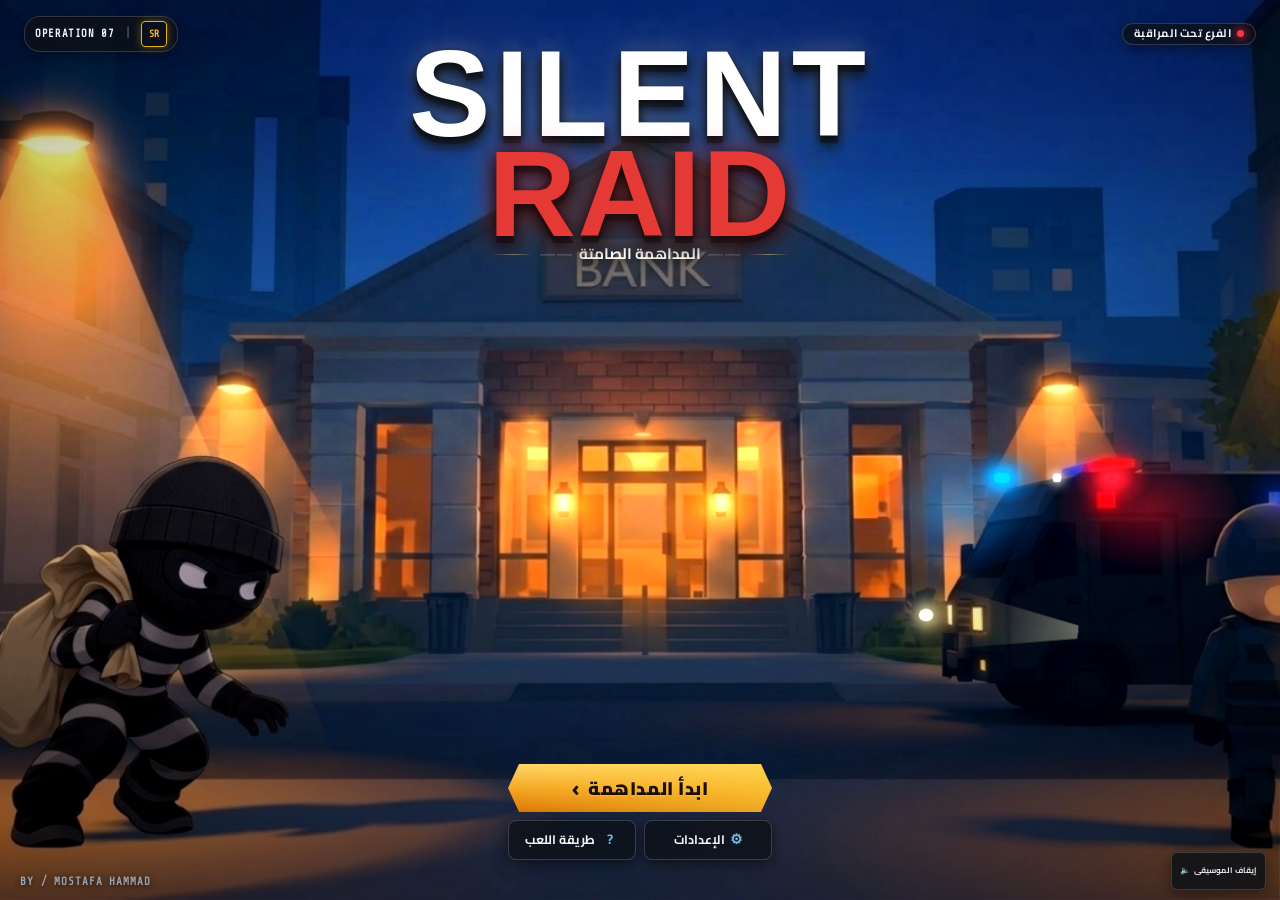
==== commit c33936e2: "Add files via upload" ====
--- a/SilentRaid/app/src/main/assets/index.html
+++ b/SilentRaid/app/src/main/assets/index.html
@@ -289,47 +289,100 @@
       </div>
     </section>
 
-    <section id="successScreen" class="screen result-screen" aria-hidden="true">
+    <section id="successScreen" class="screen result-screen rs2 rs2-win" aria-hidden="true">
+      <div class="rs2-bg" aria-hidden="true">
+        <div class="rs2-bokeh"><i style="--x:8%;--y:30%;--s:9em;--d:9s;--dl:-1s"></i><i style="--x:18%;--y:72%;--s:6em;--d:11s;--dl:-4s"></i><i style="--x:30%;--y:18%;--s:5em;--d:8s;--dl:-2s"></i><i style="--x:70%;--y:22%;--s:7em;--d:10s;--dl:-6s"></i><i style="--x:84%;--y:64%;--s:10em;--d:12s;--dl:-3s"></i><i style="--x:92%;--y:20%;--s:6em;--d:9s;--dl:-7s"></i><i style="--x:50%;--y:85%;--s:8em;--d:13s;--dl:-5s"></i><i style="--x:62%;--y:60%;--s:4em;--d:8s;--dl:-1s"></i></div>
+        <div class="rs2-vignette"></div>
+      </div>
       <canvas id="successRainCanvas" class="result-rain-canvas" aria-hidden="true"></canvas>
-      <div class="result-panel glass-panel">
-        <div class="result-glyph success money-bag-glyph" aria-hidden="true">
-          <svg viewBox="0 0 120 120" role="img" aria-label="كيس المال">
-            <path class="bag-strap" d="M39 40c3-18 11-27 21-27s19 9 21 27"/>
-            <path class="bag-neck" d="M39 39c12 5 30 5 42 0l-5 15c-10 7-22 7-32 0z"/>
-            <path class="bag-body" d="M28 48c8-7 56-7 64 0l8 39c-6 19-74 19-80 0z"/>
-            <path class="bag-top" d="M34 49c16 9 36 9 52 0"/>
-            <path class="bag-tie" d="M50 48l-4 11m24-11l4 11M54 54c4 3 8 3 12 0"/>
-            <circle class="bag-coin" cx="60" cy="73" r="14"/>
-            <path class="bag-dollar" d="M60 63v20m7-14c-3-5-14-5-14 1 0 7 14 3 14 10 0 7-12 8-15 1"/>
-            <circle class="bag-coin mini" cx="37" cy="72" r="4.2"/>
-            <circle class="bag-coin mini" cx="83" cy="72" r="4.2"/>
-          </svg>
-        </div>
-        <h2>تمت المداهمة!</h2>
-        <p>تم فتح الخزنة وتأمين المال بنجاح.</p>
-        <div class="result-actions">
-          <button id="nextBtn" class="primary-btn">الدور التالي</button>
-          <button id="successLevelsBtn" class="secondary-btn">العودة للأدوار</button>
-        </div>
-      </div>
-    </section>
-
-    <section id="failureScreen" class="screen result-screen failure-result" aria-hidden="true">
-      <canvas id="failureRainCanvas" class="result-rain-canvas" aria-hidden="true"></canvas>
-      <div class="result-panel glass-panel">
-        <div class="result-glyph failure prison-glyph" aria-hidden="true">
-          <svg viewBox="0 0 120 120" role="img" aria-label="سجن">
-            <rect x="18" y="18" width="84" height="84" rx="10" class="prison-frame"/>
-            <path class="prison-bars" d="M34 18v84M49 18v84M64 18v84M79 18v84"/>
-            <rect x="83" y="42" width="11" height="15" rx="2" class="prison-lock"/>
-          </svg>
-        </div>
-        <h2>انتهت اللعبة!</h2>
-        <p>أحاط بك الأمن وأُغلقت العملية.</p>
-        <div class="result-actions">
-          <button id="rewardContinueBtn" class="secondary-btn" type="button">▶ كمّل اللعب مجانًا  +25 ثانية</button>
-          <button id="retryBtn" class="secondary-btn">↩ إعادة المحاولة</button>
-          <button id="failureLevelsBtn" class="secondary-btn">🗺 الأدوار</button>
+      <div class="rs2-stage">
+        <div class="rs2-bag" aria-hidden="true"><div class="rs2-bag-rays"></div><div class="rs2-bag-halo"></div><div class="rs2-bag-float"><svg class="rs2-bag-svg" viewBox="0 0 200 184" aria-hidden="true"><defs>
+<linearGradient id="bagBody" x1="0" y1="0" x2="1" y2="1"><stop offset="0" stop-color="#f0bd6c"/><stop offset=".45" stop-color="#c98532"/><stop offset="1" stop-color="#7d4613"/></linearGradient>
+<linearGradient id="bagShade" x1="0" y1="0" x2="1" y2="0"><stop offset="0" stop-color="#fff" stop-opacity=".30"/><stop offset=".42" stop-color="#fff" stop-opacity="0"/><stop offset="1" stop-color="#2a1000" stop-opacity=".48"/></linearGradient>
+<linearGradient id="bagLip" x1="0" y1="0" x2="0" y2="1"><stop offset="0" stop-color="#f6cb82"/><stop offset="1" stop-color="#c58231"/></linearGradient>
+<radialGradient id="bagCoin" cx=".38" cy=".32" r=".85"><stop offset="0" stop-color="#fff4b0"/><stop offset=".5" stop-color="#ffc92e"/><stop offset="1" stop-color="#c27c00"/></radialGradient>
+<linearGradient id="bagRope" x1="0" y1="0" x2="0" y2="1"><stop offset="0" stop-color="#ffe9a0"/><stop offset="1" stop-color="#d9962a"/></linearGradient>
+<pattern id="bagWeave" width="6" height="6" patternUnits="userSpaceOnUse" patternTransform="rotate(45)"><path d="M0 0H6M0 3H6" stroke="#4a2506" stroke-opacity=".13" stroke-width="1"/><path d="M0 0V6M3 0V6" stroke="#fff" stroke-opacity=".06" stroke-width="1"/></pattern>
+<linearGradient id="bagBill" x1="0" y1="0" x2="0" y2="1"><stop offset="0" stop-color="#9be08a"/><stop offset="1" stop-color="#3f9a45"/></linearGradient>
+<linearGradient id="bagCoinSide" x1="0" y1="0" x2="1" y2="0"><stop offset="0" stop-color="#f5b92a"/><stop offset=".5" stop-color="#c9860a"/><stop offset="1" stop-color="#7a4607"/></linearGradient>
+<radialGradient id="bagPileShade" cx=".5" cy=".62" r=".5"><stop offset="0" stop-color="#1c0a00" stop-opacity=".8"/><stop offset=".55" stop-color="#2a1000" stop-opacity=".3"/><stop offset="1" stop-color="#2a1000" stop-opacity="0"/></radialGradient>
+<radialGradient id="bagMouthDark" cx=".5" cy=".5" r=".6"><stop offset="0" stop-color="#120600"/><stop offset="1" stop-color="#3a1c06"/></radialGradient>
+<clipPath id="bagPileClip"><path d="M20 -90 H180 V24 L138 24 C126 36 114 38 100 37 C86 38 74 36 62 24 L20 24 Z"/></clipPath>
+<clipPath id="bagClip"><path d="M80 64 C54 84 22 118 28 150 C32 172 62 180 100 180 C138 180 168 172 172 150 C178 118 146 84 120 64 Z"/></clipPath></defs>
+<ellipse cx="100" cy="180" rx="76" ry="6.500" fill="#000" opacity=".38"/>
+<ellipse cx="100" cy="27" rx="38" ry="11" fill="url(#bagMouthDark)" stroke="#3a1c06" stroke-width="4"/><path d="M64 23 C76 15 124 15 136 23" fill="none" stroke="#f6cb82" stroke-opacity=".55" stroke-width="2" stroke-linecap="round"/><g clip-path="url(#bagPileClip)"><g transform="rotate(-52 100 34)"><rect x="83.0" y="-20" width="30" height="54" rx="3" fill="url(#bagBill)" stroke="#1f5a27" stroke-width="2.5"/><rect x="87.0" y="-16" width="22" height="46" rx="2" fill="none" stroke="#d6f5c9" stroke-opacity=".55" stroke-width="1.2"/><circle cx="98" cy="-0.6" r="6.4" fill="#d6f5c9" fill-opacity=".85" stroke="#1f5a27" stroke-width="1.4"/><text x="98" y="2.8" text-anchor="middle" font-family="Arial,sans-serif" font-weight="900" font-size="10" fill="#1f5a27">$</text></g><g transform="rotate(50 100 34)"><rect x="87.0" y="-20" width="30" height="54" rx="3" fill="url(#bagBill)" stroke="#1f5a27" stroke-width="2.5"/><rect x="91.0" y="-16" width="22" height="46" rx="2" fill="none" stroke="#d6f5c9" stroke-opacity=".55" stroke-width="1.2"/><circle cx="102" cy="-0.6" r="6.4" fill="#d6f5c9" fill-opacity=".85" stroke="#1f5a27" stroke-width="1.4"/><text x="102" y="2.8" text-anchor="middle" font-family="Arial,sans-serif" font-weight="900" font-size="10" fill="#1f5a27">$</text></g><g transform="rotate(-32 100 34)"><rect x="84.0" y="-24" width="30" height="58" rx="3" fill="url(#bagBill)" stroke="#1f5a27" stroke-width="2.5"/><rect x="88.0" y="-20" width="22" height="50" rx="2" fill="none" stroke="#d6f5c9" stroke-opacity=".55" stroke-width="1.2"/><circle cx="99" cy="-3.1" r="6.4" fill="#d6f5c9" fill-opacity=".85" stroke="#1f5a27" stroke-width="1.4"/><text x="99" y="0.3" text-anchor="middle" font-family="Arial,sans-serif" font-weight="900" font-size="10" fill="#1f5a27">$</text></g><g transform="rotate(30 100 34)"><rect x="86.0" y="-24" width="30" height="58" rx="3" fill="url(#bagBill)" stroke="#1f5a27" stroke-width="2.5"/><rect x="90.0" y="-20" width="22" height="50" rx="2" fill="none" stroke="#d6f5c9" stroke-opacity=".55" stroke-width="1.2"/><circle cx="101" cy="-3.1" r="6.4" fill="#d6f5c9" fill-opacity=".85" stroke="#1f5a27" stroke-width="1.4"/><text x="101" y="0.3" text-anchor="middle" font-family="Arial,sans-serif" font-weight="900" font-size="10" fill="#1f5a27">$</text></g><g transform="rotate(-10 100 34)"><rect x="85.0" y="-22" width="30" height="56" rx="3" fill="url(#bagBill)" stroke="#1f5a27" stroke-width="2.5"/><rect x="89.0" y="-18" width="22" height="48" rx="2" fill="none" stroke="#d6f5c9" stroke-opacity=".55" stroke-width="1.2"/><circle cx="100" cy="-1.8" r="6.4" fill="#d6f5c9" fill-opacity=".85" stroke="#1f5a27" stroke-width="1.4"/><text x="100" y="1.6" text-anchor="middle" font-family="Arial,sans-serif" font-weight="900" font-size="10" fill="#1f5a27">$</text></g><g transform="rotate(12 100 34)"><rect x="85.0" y="-18" width="30" height="52" rx="3" fill="url(#bagBill)" stroke="#1f5a27" stroke-width="2.5"/><rect x="89.0" y="-14" width="22" height="44" rx="2" fill="none" stroke="#d6f5c9" stroke-opacity=".55" stroke-width="1.2"/><circle cx="100" cy="0.7" r="6.4" fill="#d6f5c9" fill-opacity=".85" stroke="#1f5a27" stroke-width="1.4"/><text x="100" y="4.1" text-anchor="middle" font-family="Arial,sans-serif" font-weight="900" font-size="10" fill="#1f5a27">$</text></g><g stroke="#7a4607" stroke-width="2.4"><g transform="translate(99.3 -9.0) rotate(0)"><circle r="11" fill="url(#bagCoin)"/><circle r="7.0" fill="none" stroke="#8a5400" stroke-opacity=".5" stroke-width="1.4"/><path d="M-6.8 -2.0 C-5.0 -6.8 -1.1 -8.6 3.3 -8.1" fill="none" stroke="#fff" stroke-opacity=".6" stroke-width="2" stroke-linecap="round"/><text x="0" y="3.7" text-anchor="middle" font-family="Arial,sans-serif" font-weight="900" font-size="10.4" fill="#8a5400" fill-opacity=".8">$</text></g><g transform="translate(90.6 1.7) rotate(26)"><ellipse cx="0" cy="1.8" rx="11.5" ry="7.1" fill="#9a5f05"/><ellipse cx="0" cy="0" rx="11.5" ry="7.1" fill="url(#bagCoin)"/><ellipse cx="0" cy="0" rx="7.1" ry="4.4" fill="none" stroke="#8a5400" stroke-opacity=".5" stroke-width="1.3"/></g><g transform="translate(108.4 3.2) rotate(0)"><circle r="11.5" fill="url(#bagCoin)"/><circle r="7.4" fill="none" stroke="#8a5400" stroke-opacity=".5" stroke-width="1.4"/><path d="M-7.1 -2.1 C-5.2 -7.1 -1.2 -9.0 3.4 -8.5" fill="none" stroke="#fff" stroke-opacity=".6" stroke-width="2" stroke-linecap="round"/><text x="0" y="3.9" text-anchor="middle" font-family="Arial,sans-serif" font-weight="900" font-size="10.9" fill="#8a5400" fill-opacity=".8">$</text></g><g transform="translate(83.6 14.1) rotate(-28)"><ellipse cx="0" cy="1.9" rx="12" ry="7.4" fill="#9a5f05"/><ellipse cx="0" cy="0" rx="12" ry="7.4" fill="url(#bagCoin)"/><ellipse cx="0" cy="0" rx="7.4" ry="4.6" fill="none" stroke="#8a5400" stroke-opacity=".5" stroke-width="1.3"/></g><g transform="translate(99.7 13.7) rotate(0)"><circle r="12" fill="url(#bagCoin)"/><circle r="7.7" fill="none" stroke="#8a5400" stroke-opacity=".5" stroke-width="1.4"/><path d="M-7.4 -2.2 C-5.4 -7.4 -1.2 -9.4 3.6 -8.9" fill="none" stroke="#fff" stroke-opacity=".6" stroke-width="2" stroke-linecap="round"/><text x="0" y="4.1" text-anchor="middle" font-family="Arial,sans-serif" font-weight="900" font-size="11.4" fill="#8a5400" fill-opacity=".8">$</text></g><g transform="translate(116.4 14.8) rotate(0)"><circle r="12" fill="url(#bagCoin)"/><circle r="7.7" fill="none" stroke="#8a5400" stroke-opacity=".5" stroke-width="1.4"/><path d="M-7.4 -2.2 C-5.4 -7.4 -1.2 -9.4 3.6 -8.9" fill="none" stroke="#fff" stroke-opacity=".6" stroke-width="2" stroke-linecap="round"/></g><g transform="translate(78.3 26.9) rotate(0)"><circle r="12" fill="url(#bagCoin)"/><circle r="7.7" fill="none" stroke="#8a5400" stroke-opacity=".5" stroke-width="1.4"/><path d="M-7.4 -2.2 C-5.4 -7.4 -1.2 -9.4 3.6 -8.9" fill="none" stroke="#fff" stroke-opacity=".6" stroke-width="2" stroke-linecap="round"/><text x="0" y="4.1" text-anchor="middle" font-family="Arial,sans-serif" font-weight="900" font-size="11.4" fill="#8a5400" fill-opacity=".8">$</text></g><g transform="translate(87.9 28.4) rotate(0)"><circle r="12" fill="url(#bagCoin)"/><circle r="7.7" fill="none" stroke="#8a5400" stroke-opacity=".5" stroke-width="1.4"/><path d="M-7.4 -2.2 C-5.4 -7.4 -1.2 -9.4 3.6 -8.9" fill="none" stroke="#fff" stroke-opacity=".6" stroke-width="2" stroke-linecap="round"/></g><g transform="translate(102.8 28.2) rotate(12)"><ellipse cx="0" cy="1.9" rx="12" ry="7.4" fill="#9a5f05"/><ellipse cx="0" cy="0" rx="12" ry="7.4" fill="url(#bagCoin)"/><ellipse cx="0" cy="0" rx="7.4" ry="4.6" fill="none" stroke="#8a5400" stroke-opacity=".5" stroke-width="1.3"/></g><g transform="translate(111.2 27.2) rotate(0)"><circle r="12" fill="url(#bagCoin)"/><circle r="7.7" fill="none" stroke="#8a5400" stroke-opacity=".5" stroke-width="1.4"/><path d="M-7.4 -2.2 C-5.4 -7.4 -1.2 -9.4 3.6 -8.9" fill="none" stroke="#fff" stroke-opacity=".6" stroke-width="2" stroke-linecap="round"/></g><g transform="translate(125.2 26.9) rotate(0)"><circle r="12" fill="url(#bagCoin)"/><circle r="7.7" fill="none" stroke="#8a5400" stroke-opacity=".5" stroke-width="1.4"/><path d="M-7.4 -2.2 C-5.4 -7.4 -1.2 -9.4 3.6 -8.9" fill="none" stroke="#fff" stroke-opacity=".6" stroke-width="2" stroke-linecap="round"/><text x="0" y="4.1" text-anchor="middle" font-family="Arial,sans-serif" font-weight="900" font-size="11.4" fill="#8a5400" fill-opacity=".8">$</text></g></g><ellipse cx="100" cy="42" rx="52" ry="40" fill="url(#bagPileShade)"/></g>
+<path d="M80 64 C54 84 22 118 28 150 C32 172 62 180 100 180 C138 180 168 172 172 150 C178 118 146 84 120 64 Z" fill="url(#bagBody)" stroke="#3a1c06" stroke-width="5" stroke-linejoin="round"/>
+<g clip-path="url(#bagClip)"><rect x="0" y="50" width="200" height="140" fill="url(#bagWeave)"/><rect x="0" y="50" width="200" height="140" fill="url(#bagShade)"/>
+<path d="M30 160 C62 176 138 176 170 160" fill="none" stroke="#3a1c06" stroke-opacity=".5" stroke-width="2.500" stroke-dasharray="6 5" stroke-linecap="round"/>
+<path d="M46 100 C36 118 30 134 34 152" fill="none" stroke="#fff" stroke-opacity=".34" stroke-width="7" stroke-linecap="round"/></g>
+<path d="M80 64 C54 84 22 118 28 150 C32 172 62 180 100 180 C138 180 168 172 172 150 C178 118 146 84 120 64 Z" fill="none" stroke="#3a1c06" stroke-width="5" stroke-linejoin="round"/>
+<path d="M64 24 C58 44 68 56 76 68 L124 68 C132 56 142 44 136 24 C126 36 114 38 100 37 C86 38 74 36 64 24 Z" fill="url(#bagLip)" stroke="#3a1c06" stroke-width="5" stroke-linejoin="round"/>
+<path d="M63 25 C75 37 87 39.500 100 39.500 C113 39.500 125 37 137 25" fill="none" stroke="#2a1204" stroke-opacity=".55" stroke-width="3.500" stroke-linecap="round"/><path d="M66 29 C77 41 88 43.500 100 43.500 C112 43.500 123 41 134 29" fill="none" stroke="#ffe3a8" stroke-opacity=".5" stroke-width="2" stroke-linecap="round"/><path d="M72 30 C70 44 76 54 82 62 M128 30 C130 44 124 54 118 62 M100 40 V62" fill="none" stroke="#7a4607" stroke-opacity=".38" stroke-width="2.500" stroke-linecap="round"/>
+<path d="M70 68 C86 80 114 80 130 68" fill="none" stroke="#3a1c06" stroke-width="14" stroke-linecap="round"/><path d="M70 68 C86 80 114 80 130 68" fill="none" stroke="url(#bagRope)" stroke-width="9" stroke-linecap="round"/><path d="M70 68 C86 80 114 80 130 68" fill="none" stroke="#9a5a0a" stroke-opacity=".55" stroke-width="9" stroke-dasharray="3 4" stroke-linecap="butt"/>
+<path d="M98 80 C90 94 80 98 72 112" fill="none" stroke="#3a1c06" stroke-width="9" stroke-linecap="round"/><path d="M102 80 C110 94 120 98 128 112" fill="none" stroke="#3a1c06" stroke-width="9" stroke-linecap="round"/>
+<path d="M98 80 C90 94 80 98 72 112" fill="none" stroke="url(#bagRope)" stroke-width="5" stroke-linecap="round"/><path d="M102 80 C110 94 120 98 128 112" fill="none" stroke="url(#bagRope)" stroke-width="5" stroke-linecap="round"/>
+<g stroke="#3a1c06" stroke-width="3" fill="#f2b84a"><ellipse cx="71" cy="116" rx="5" ry="7" transform="rotate(25 71 116)"/><ellipse cx="129" cy="116" rx="5" ry="7" transform="rotate(-25 129 116)"/></g>
+<circle cx="100" cy="79" r="10" fill="url(#bagRope)" stroke="#3a1c06" stroke-width="4"/><path d="M95 76 C98 73 102 73 105 76" fill="none" stroke="#fff" stroke-opacity=".7" stroke-width="2.500" stroke-linecap="round"/>
+<circle cx="100" cy="135" r="31" fill="#3a1c06" opacity=".35" transform="translate(0 3)"/>
+<circle cx="100" cy="133" r="31" fill="url(#bagCoin)" stroke="#6e3f05" stroke-width="5"/>
+<circle cx="100" cy="133" r="26.500" fill="none" stroke="#8a5400" stroke-opacity=".55" stroke-width="2" stroke-dasharray="2 3"/>
+<circle cx="100" cy="133" r="22" fill="none" stroke="#fff6c0" stroke-opacity=".6" stroke-width="2"/>
+<text x="100" y="147" text-anchor="middle" font-family="Cairo,Arial,sans-serif" font-weight="900" font-size="44" fill="#7a4607">$</text>
+<path d="M78 124 C82 114 91 109 101 108" fill="none" stroke="#fff" stroke-opacity=".8" stroke-width="4" stroke-linecap="round"/>
+<g stroke="#7a4607" stroke-width="2.200" stroke-linejoin="round"><ellipse cx="28" cy="181.6" rx="19.0" ry="5.5" fill="#000" opacity=".35" stroke="none"/><path d="M11 174.6 V178.0 A17 6.5 0 0 0 45 178.0 V174.6 Z" fill="url(#bagCoinSide)"/><ellipse cx="28" cy="174.6" rx="17" ry="6.5" fill="#d99a10"/><path d="M11 171.2 V174.6 A17 6.5 0 0 0 45 174.6 V171.2 Z" fill="url(#bagCoinSide)"/><ellipse cx="28" cy="171.2" rx="17" ry="6.5" fill="#d99a10"/><path d="M11 167.79999999999998 V171.2 A17 6.5 0 0 0 45 171.2 V167.79999999999998 Z" fill="url(#bagCoinSide)"/><ellipse cx="28" cy="167.79999999999998" rx="17" ry="6.5" fill="#d99a10"/><path d="M11 164.4 V167.8 A17 6.5 0 0 0 45 167.8 V164.4 Z" fill="url(#bagCoinSide)"/><ellipse cx="28" cy="164.4" rx="17" ry="6.5" fill="#d99a10"/><path d="M11 161.0 V164.4 A17 6.5 0 0 0 45 164.4 V161.0 Z" fill="url(#bagCoinSide)"/><ellipse cx="28" cy="161.0" rx="17" ry="6.5" fill="#d99a10"/><path d="M11 157.6 V161.0 A17 6.5 0 0 0 45 161.0 V157.6 Z" fill="url(#bagCoinSide)"/><ellipse cx="28" cy="157.6" rx="17" ry="6.5" fill="#d99a10"/><path d="M11 154.2 V157.6 A17 6.5 0 0 0 45 157.6 V154.2 Z" fill="url(#bagCoinSide)"/><ellipse cx="28" cy="154.2" rx="17" ry="6.5" fill="url(#bagCoin)"/><ellipse cx="28" cy="154.2" rx="11.2" ry="4.0" fill="none" stroke="#8a5400" stroke-opacity=".5" stroke-width="1.3"/><ellipse cx="170" cy="181.2" rx="16.8" ry="4.9" fill="#000" opacity=".35" stroke="none"/><path d="M155 174.6 V178.0 A15 5.8 0 0 0 185 178.0 V174.6 Z" fill="url(#bagCoinSide)"/><ellipse cx="170" cy="174.6" rx="15" ry="5.8" fill="#d99a10"/><path d="M155 171.2 V174.6 A15 5.8 0 0 0 185 174.6 V171.2 Z" fill="url(#bagCoinSide)"/><ellipse cx="170" cy="171.2" rx="15" ry="5.8" fill="#d99a10"/><path d="M155 167.79999999999998 V171.2 A15 5.8 0 0 0 185 171.2 V167.79999999999998 Z" fill="url(#bagCoinSide)"/><ellipse cx="170" cy="167.79999999999998" rx="15" ry="5.8" fill="#d99a10"/><path d="M155 164.4 V167.8 A15 5.8 0 0 0 185 167.8 V164.4 Z" fill="url(#bagCoinSide)"/><ellipse cx="170" cy="164.4" rx="15" ry="5.8" fill="#d99a10"/><path d="M155 161.0 V164.4 A15 5.8 0 0 0 185 164.4 V161.0 Z" fill="url(#bagCoinSide)"/><ellipse cx="170" cy="161.0" rx="15" ry="5.8" fill="url(#bagCoin)"/><ellipse cx="170" cy="161.0" rx="9.9" ry="3.6" fill="none" stroke="#8a5400" stroke-opacity=".5" stroke-width="1.3"/><ellipse cx="54" cy="183.4" rx="12.3" ry="3.7" fill="#000" opacity=".35" stroke="none"/><path d="M43 177.8 V181.0 A11 4.4 0 0 0 65 181.0 V177.8 Z" fill="url(#bagCoinSide)"/><ellipse cx="54" cy="177.8" rx="11" ry="4.4" fill="#d99a10"/><path d="M43 174.60000000000002 V177.8 A11 4.4 0 0 0 65 177.8 V174.60000000000002 Z" fill="url(#bagCoinSide)"/><ellipse cx="54" cy="174.60000000000002" rx="11" ry="4.4" fill="#d99a10"/><path d="M43 171.4 V174.6 A11 4.4 0 0 0 65 174.6 V171.4 Z" fill="url(#bagCoinSide)"/><ellipse cx="54" cy="171.4" rx="11" ry="4.4" fill="url(#bagCoin)"/><ellipse cx="54" cy="171.4" rx="7.3" ry="2.7" fill="none" stroke="#8a5400" stroke-opacity=".5" stroke-width="1.3"/><ellipse cx="146" cy="183.3" rx="11.8" ry="3.6" fill="#000" opacity=".35" stroke="none"/><path d="M135.5 177.8 V181.0 A10.5 4.2 0 0 0 156.5 181.0 V177.8 Z" fill="url(#bagCoinSide)"/><ellipse cx="146" cy="177.8" rx="10.5" ry="4.2" fill="#d99a10"/><path d="M135.5 174.60000000000002 V177.8 A10.5 4.2 0 0 0 156.5 177.8 V174.60000000000002 Z" fill="url(#bagCoinSide)"/><ellipse cx="146" cy="174.60000000000002" rx="10.5" ry="4.2" fill="url(#bagCoin)"/><ellipse cx="146" cy="174.6" rx="6.9" ry="2.6" fill="none" stroke="#8a5400" stroke-opacity=".5" stroke-width="1.3"/></g>
+<g fill="#fff6c0"><path class="bag-spark" style="--sd:0s" d="M18 62 L21 70 L29 73 L21 76 L18 84 L15 76 L7 73 L15 70 Z"/><path class="bag-spark" style="--sd:.8s" d="M180 48 L182.500 54 L189 56.500 L182.500 59 L180 65 L177.500 59 L171 56.500 L177.500 54 Z"/><path class="bag-spark" style="--sd:1.5s" d="M158 8 L160 13 L165 15 L160 17 L158 22 L156 17 L151 15 L156 13 Z"/><path class="bag-spark" style="--sd:.4s" d="M42 6 L44 11 L49 13 L44 15 L42 20 L40 15 L35 13 L40 11 Z"/></g></svg></div></div>
+        <div class="rs2-card">
+          <div class="rs2-frame"></div>
+          <div class="rs2-inner">
+            <div class="rs2-titlewrap"><span class="rs2-brush"></span><h2 class="rs2-title">تمت المداهمة!</h2></div>
+            <div class="rs2-subrow"><i></i><p class="rs2-sub">تم فتح الخزنة وتأمين المال بنجاح.</p><i></i></div>
+            <div class="rs2-actions rs2-actions-2">
+              <button id="nextBtn" class="primary-btn rs2-btn rs2-gold" type="button"><span class="rs2-btn-label">الدور التالي</span></button>
+              <button id="successLevelsBtn" class="secondary-btn rs2-btn rs2-dark" type="button"><svg class="rs2-ico" viewBox="0 0 48 48" aria-hidden="true"><g fill="none" stroke="#fff" stroke-width="3.2" stroke-linejoin="round" stroke-linecap="round"><path d="M4 16l12-4 16 4 12-4v26l-12 4-16-4-12 4z"/><path d="M16 12v26M32 16v26"/><path d="M24 3c-5 0-8 3.600-8 8 0 5 8 11 8 11s8-6 8-11c0-4.400-3-8-8-8z" fill="#fff" stroke="#fff"/></g><circle cx="24" cy="11" r="2.800" fill="#1b1d25"/></svg><span class="rs2-btn-label">العودة للأدوار</span></button>
+            </div>
+          </div>
+        </div>
+      </div>
+    </section>
+
+    <section id="failureScreen" class="screen result-screen failure-result rs2 rs2-fail" aria-hidden="true">
+      <div class="rs2-bg" aria-hidden="true">
+        <div class="rs2-glow"></div>
+        <div class="rs2-chains">
+        <div class="chain-wrap" style="--x:-3.5vw;--w:12.5vw;--rot:9deg;--o:1;--b:0px"><div class="chain" style="--dur:12s;animation-delay:-3s"></div></div>
+        <div class="chain-wrap" style="--x:17vw;--w:5.5vw;--rot:6deg;--o:0.6;--b:2px"><div class="chain" style="--dur:15s;animation-delay:-6s"></div></div>
+        <div class="chain-wrap" style="--x:36vw;--w:4vw;--rot:3deg;--o:0.4;--b:3px"><div class="chain" style="--dur:17s;animation-delay:-2s"></div></div>
+        <div class="chain-wrap" style="--x:57vw;--w:4.6vw;--rot:-4deg;--o:0.5;--b:2.5px"><div class="chain" style="--dur:16s;animation-delay:-9s"></div></div>
+        <div class="chain-wrap" style="--x:71vw;--w:8.5vw;--rot:-8deg;--o:0.85;--b:1px"><div class="chain" style="--dur:13s;animation-delay:-5s"></div></div>
+        <div class="chain-wrap" style="--x:91vw;--w:12.5vw;--rot:-10deg;--o:1;--b:0px"><div class="chain" style="--dur:11s;animation-delay:-8s"></div></div>
+        </div>
+        <div class="rs2-flash"></div>
+        <div class="rs2-vignette"></div>
+      </div>
+      <canvas id="failureRainCanvas" class="result-rain-canvas" aria-hidden="true" hidden></canvas>
+      <div class="rs2-stage">
+        <div class="rs2-siren" aria-hidden="true"><div class="rs2-siren-rays"></div><div class="rs2-siren-halo"></div><svg class="rs2-siren-svg" viewBox="0 0 200 160" aria-hidden="true"><defs>
+<radialGradient id="sdome" cx=".38" cy=".3" r=".9"><stop offset="0" stop-color="#ff9a86"/><stop offset=".45" stop-color="#ee1c27"/><stop offset="1" stop-color="#7a0610"/></radialGradient>
+<linearGradient id="sbase" x1="0" y1="0" x2="0" y2="1"><stop offset="0" stop-color="#d11822"/><stop offset=".25" stop-color="#4a0c12"/><stop offset="1" stop-color="#14060a"/></linearGradient></defs>
+<path d="M14 152 L26 122 H174 L186 152 Z" fill="url(#sbase)" stroke="#12060a" stroke-width="5" stroke-linejoin="round"/>
+<rect x="28" y="112" width="144" height="14" rx="5" fill="#a30f19" stroke="#12060a" stroke-width="4"/>
+<g class="siren-dome"><path d="M42 114 C42 62 68 22 100 22 C132 22 158 62 158 114 Z" fill="url(#sdome)" stroke="#2a0409" stroke-width="5" stroke-linejoin="round"/>
+<ellipse class="siren-bulb" cx="100" cy="84" rx="19" ry="31" fill="#ffd45c"/><ellipse class="siren-bulb2" cx="100" cy="86" rx="9" ry="17" fill="#fff6c9"/>
+<path d="M58 104 C58 70 72 42 92 34" fill="none" stroke="#fff" stroke-opacity=".5" stroke-width="7" stroke-linecap="round"/></g></svg></div>
+        <div class="rs2-card">
+          <div class="rs2-frame"></div>
+          <div class="rs2-inner">
+            <div class="rs2-titlewrap"><span class="rs2-brush"></span><svg class="rs2-cuffs" viewBox="0 0 150 90" aria-hidden="true"><defs><linearGradient id="cfm" x1="0" x2="1" y1="0" y2="1"><stop offset="0" stop-color="#f4f6fa"/><stop offset=".5" stop-color="#a9b0bd"/><stop offset="1" stop-color="#4b505c"/></linearGradient></defs>
+<g fill="none" stroke-linecap="round"><circle cx="38" cy="55" r="25" stroke="#1a070b" stroke-width="15"/><circle cx="112" cy="55" r="25" stroke="#1a070b" stroke-width="15"/><circle cx="38" cy="55" r="25" stroke="url(#cfm)" stroke-width="10"/><circle cx="112" cy="55" r="25" stroke="url(#cfm)" stroke-width="10"/>
+<path d="M24 38 L40 14 L62 24" stroke="#1a070b" stroke-width="13"/><path d="M126 38 L110 14 L88 24" stroke="#1a070b" stroke-width="13"/><path d="M24 38 L40 14 L62 24" stroke="url(#cfm)" stroke-width="8"/><path d="M126 38 L110 14 L88 24" stroke="url(#cfm)" stroke-width="8"/>
+<path d="M62 24 L88 24" stroke="#1a070b" stroke-width="11"/><path d="M62 24 L88 24" stroke="#c9ced8" stroke-width="6" stroke-dasharray="7 4"/></g></svg><h2 class="rs2-title">اتمسكت!</h2></div>
+            <div class="rs2-subrow"><i></i><p class="rs2-sub">أحاط بك رجال الأمن وأُغلقت العملية.</p><i></i></div>
+            <div class="rs2-actions">
+              <button id="rewardContinueBtn" class="secondary-btn rs2-btn rs2-gold" type="button"><img class="reward-eye" src="assets/raid-eye.png" alt="" draggable="false"><span class="reward-label">شاهد وأكمل المداهمة</span></button>
+              <button id="retryBtn" class="secondary-btn rs2-btn rs2-red" type="button"><svg class="rs2-ico" viewBox="0 0 48 48" aria-hidden="true"><g fill="none" stroke="#fff" stroke-width="5.5" stroke-linecap="round" stroke-linejoin="round"><path d="M38 20a15 15 0 0 0-27-5"/><path d="M10 28a15 15 0 0 0 27 5"/></g><path d="M5 7l8 10 10-3z" fill="#fff"/><path d="M43 41l-8-10-10 3z" fill="#fff"/></svg><span class="rs2-btn-label">إعادة المحاولة</span></button>
+              <button id="failureLevelsBtn" class="secondary-btn rs2-btn rs2-dark" type="button"><svg class="rs2-ico" viewBox="0 0 48 48" aria-hidden="true"><g fill="none" stroke="#fff" stroke-width="3.2" stroke-linejoin="round" stroke-linecap="round"><path d="M4 16l12-4 16 4 12-4v26l-12 4-16-4-12 4z"/><path d="M16 12v26M32 16v26"/><path d="M24 3c-5 0-8 3.600-8 8 0 5 8 11 8 11s8-6 8-11c0-4.400-3-8-8-8z" fill="#fff" stroke="#fff"/></g><circle cx="24" cy="11" r="2.800" fill="#1b1d25"/></svg><span class="rs2-btn-label">الأدوار</span></button>
+            </div>
+          </div>
         </div>
       </div>
     </section>
--- a/SilentRaid/app/src/main/assets/style.css
+++ b/SilentRaid/app/src/main/assets/style.css
@@ -8439,3 +8439,214 @@
 #failureScreen .result-panel p {
   margin-bottom: 12px !important;
 }
+
+
+/* ===== V1.0.10: compact failure window (all 3 buttons visible without scrolling) + raider icon ===== */
+#failureScreen .result-panel {
+  width: min(430px, 86vw) !important;
+  max-width: 430px !important;
+  max-height: none !important;
+  overflow: visible !important;
+  padding: 12px 18px 14px !important;
+}
+#failureScreen .result-glyph {
+  width: 40px !important;
+  height: 40px !important;
+  margin: 0 auto 4px !important;
+}
+#failureScreen .result-glyph svg,
+#failureScreen .prison-glyph svg {
+  width: 34px !important;
+  height: 34px !important;
+}
+#failureScreen .result-panel h2 {
+  font-size: clamp(1.15rem, 3vw, 1.4rem) !important;
+  margin: 0 0 2px !important;
+}
+#failureScreen .result-panel p {
+  font-size: .8rem !important;
+  line-height: 1.35 !important;
+  margin: 0 0 8px !important;
+}
+#failureScreen .result-actions {
+  display: flex !important;
+  flex-direction: row !important;
+  flex-wrap: wrap !important;
+  gap: 6px !important;
+  max-width: 100% !important;
+  width: 100% !important;
+  row-gap: 6px !important;
+}
+#failureScreen #rewardContinueBtn {
+  flex: 1 1 100% !important;
+  width: 100% !important;
+  height: 40px !important;
+  min-height: 40px !important;
+  gap: 8px !important;
+  padding: 4px 12px !important;
+  font-size: .9rem !important;
+  border-radius: 12px !important;
+}
+#failureScreen #retryBtn,
+#failureScreen #failureLevelsBtn {
+  flex: 1 1 0 !important;
+  width: auto !important;
+  grid-column: auto !important;
+  height: 34px !important;
+  min-height: 34px !important;
+  padding: 3px 8px !important;
+  font-size: .8rem !important;
+  border-radius: 10px !important;
+}
+/* the raider icon: emoji-sized, transparent, sharp */
+#rewardContinueBtn .reward-eye {
+  height: 1.5em !important;
+  width: auto !important;
+  max-width: none !important;
+  flex: none !important;
+  display: block !important;
+  margin: 0 !important;
+  object-fit: contain !important;
+  pointer-events: none !important;
+  -webkit-user-drag: none;
+  image-rendering: auto;
+  filter: none !important;
+}
+#rewardContinueBtn .reward-label {
+  position: relative;
+  z-index: 1;
+  white-space: nowrap;
+}
+#rewardContinueBtn .reward-eye { position: relative; z-index: 1; }
+@media (max-height: 340px) {
+  #failureScreen .result-glyph { display: none !important; }
+  #failureScreen .result-panel { padding: 10px 16px 12px !important; }
+}
+
+/* ===== V1.0.11 RESULT SCREENS (rs2) ===== */
+/* Result screens redesign: police "caught" screen + gold "raid complete" screen. All sizes in em of .rs2-stage so it scales with the screen. */
+.rs2{position:absolute;inset:0;overflow:hidden;direction:rtl}
+:is(#failureScreen,#successScreen):is(#failureScreen,#successScreen).rs2{background:#05030a !important;display:block !important}
+#failureScreen::before,#failureScreen::after,#successScreen::before,#successScreen::after{display:none !important}
+.rs2:not(.active) *,.rs2:not(.active) *::before,.rs2:not(.active) *::after{animation-play-state:paused !important}
+.rs2-bg{position:absolute;inset:0;overflow:hidden;z-index:0;font-size:min(.97vw,2.12vh)}
+.rs2 .result-rain-canvas{z-index:1}
+.rs2-vignette{position:absolute;inset:0;background:radial-gradient(ellipse at center,transparent 45%,rgba(0,0,0,.68) 100%);pointer-events:none}
+
+/* ---------- stage / card ---------- */
+.rs2-stage{position:absolute;left:50%;top:50%;width:66em;height:38em;margin:-19em 0 0 -33em;font-size:min(.97vw,2.12vh);z-index:2}
+.rs2.active .rs2-stage{animation:resultPanelIn .55s cubic-bezier(.2,.85,.25,1.1) both}
+.rs2-card{position:absolute;left:0;right:0;bottom:0;z-index:2}
+.rs2-fail .rs2-card{height:31.4em;filter:drop-shadow(0 0 1.1em rgba(255,30,30,.6));animation:cardGlowRed .9s ease-in-out infinite}
+.rs2-win .rs2-card{height:26.6em;filter:drop-shadow(0 0 1.2em rgba(255,190,40,.5))}
+.rs2-frame{position:absolute;inset:0;clip-path:polygon(4.2em 0,calc(100% - 4.2em) 0,100% 4.2em,100% calc(100% - 4.2em),calc(100% - 4.2em) 100%,4.2em 100%,0 calc(100% - 4.2em),0 4.2em)}
+.rs2-fail .rs2-frame{background:linear-gradient(180deg,#ff3a35,#a50c18 55%,#ff3d2e)}
+.rs2-win .rs2-frame{background:linear-gradient(180deg,#ffe055,#e29600 55%,#ffcf3a)}
+.rs2-frame::after{content:"";position:absolute;inset:.6em;clip-path:polygon(3.7em 0,calc(100% - 3.7em) 0,100% 3.7em,100% calc(100% - 3.7em),calc(100% - 3.7em) 100%,3.7em 100%,0 calc(100% - 3.7em),0 3.7em)}
+.rs2-fail .rs2-frame::after{background:radial-gradient(ellipse at 50% 0,rgba(255,40,40,.16),transparent 60%),linear-gradient(180deg,#1d1e27,#0d0d13)}
+.rs2-win .rs2-frame::after{background:radial-gradient(ellipse at 50% 0,rgba(255,200,60,.14),transparent 60%),linear-gradient(180deg,#27272b,#0f0f12)}
+.rs2-inner{position:absolute;inset:0;display:flex;flex-direction:column;align-items:stretch;padding:2em 3.2em 2.6em;direction:rtl}
+
+/* ---------- title ---------- */
+.rs2-titlewrap{position:relative;height:8.6em;display:flex;align-items:center;justify-content:center;direction:ltr;gap:1.2em;flex:none}
+.rs2-brush{position:absolute;left:50%;top:50%;width:50em;height:9.4em;transform:translate(-50%,-50%)}
+.rs2-fail .rs2-brush{clip-path:polygon(0.0% 6.9%,2.5% 10.8%,4.9% 9.4%,8.0% 3.7%,11.3% 3.4%,14.5% 3.8%,16.9% 8.1%,21.0% 4.5%,23.7% 10.5%,28.1% 9.9%,31.2% 14.7%,33.5% 13.3%,36.4% 4.7%,38.9% 6.7%,43.0% 5.2%,46.5% 10.7%,49.6% 9.6%,51.9% 3.7%,54.6% 11.2%,57.8% 6.8%,61.3% 8.4%,64.2% 12.5%,68.0% 5.9%,71.5% 9.3%,75.7% 11.8%,78.6% 14.8%,81.1% 8.0%,85.0% 4.8%,88.3% 3.5%,92.1% 12.2%,95.6% 13.5%,98.5% 11.3%,100.0% 37.0%,97.5% 51.6%,100.0% 70.7%,100.0% 97.2%,96.7% 93.3%,94.4% 93.8%,90.7% 97.9%,86.6% 88.0%,83.5% 93.4%,81.3% 90.5%,78.7% 85.6%,76.3% 94.8%,73.8% 87.5%,70.7% 96.2%,68.3% 90.3%,64.9% 96.4%,60.8% 96.1%,58.0% 89.8%,54.9% 96.4%,50.5% 86.1%,47.9% 87.2%,45.2% 90.8%,41.6% 87.7%,39.4% 89.9%,36.4% 91.9%,32.0% 93.7%,28.6% 92.6%,24.8% 84.8%,20.6% 94.9%,16.4% 95.2%,13.3% 89.6%,10.8% 92.9%,8.5% 84.9%,5.8% 86.3%,2.8% 84.7%,0.6% 86.1%,0.0% 66.9%,2.5% 48.2%,0.0% 38.5%);background:repeating-linear-gradient(90deg,transparent 0 .7em,rgba(0,0,0,.1) .7em .85em),linear-gradient(180deg,#ff3b3b,#d00a14 60%,#8c050c)}
+.rs2-win .rs2-brush{width:48em;clip-path:polygon(0.0% 10.4%,2.5% 6.0%,5.5% 7.4%,8.0% 13.2%,12.5% 8.6%,15.8% 4.0%,18.3% 7.1%,21.1% 12.9%,23.6% 3.3%,28.0% 9.3%,30.6% 9.5%,32.8% 9.3%,37.3% 13.4%,41.1% 6.1%,44.1% 5.0%,48.1% 9.4%,52.1% 7.0%,54.8% 12.7%,59.3% 13.2%,63.3% 12.8%,67.2% 5.7%,70.6% 7.3%,72.9% 3.3%,75.7% 6.1%,79.5% 14.5%,82.7% 14.2%,87.2% 14.5%,90.3% 5.6%,93.0% 5.4%,95.6% 10.5%,99.9% 13.1%,100.0% 37.8%,97.5% 54.4%,100.0% 64.7%,100.0% 93.2%,95.7% 95.0%,91.8% 90.7%,89.2% 95.0%,86.2% 95.2%,81.8% 89.5%,78.6% 97.3%,74.8% 86.4%,72.3% 86.1%,68.0% 95.3%,65.5% 95.6%,61.0% 93.2%,58.0% 91.7%,55.5% 84.2%,51.1% 93.1%,47.7% 97.1%,44.5% 96.2%,40.4% 87.0%,37.6% 88.1%,34.8% 92.2%,32.0% 89.9%,29.5% 96.7%,26.5% 90.4%,23.0% 96.7%,19.8% 96.8%,16.5% 91.4%,13.1% 84.3%,9.8% 86.6%,7.6% 95.2%,5.0% 90.6%,1.2% 91.8%,0.0% 68.1%,2.5% 52.4%,0.0% 37.4%);background:repeating-linear-gradient(90deg,transparent 0 .7em,rgba(80,40,0,.12) .7em .85em),linear-gradient(180deg,#ffd940,#f4a200 60%,#b86d00)}
+:is(#failureScreen,#successScreen):is(#failureScreen,#successScreen).rs2 h2.rs2-title{margin:0;position:relative;font-family:'Cairo','Alexandria',sans-serif;font-weight:900;font-size:6.2em;line-height:1.15;direction:rtl;letter-spacing:0;paint-order:stroke fill;white-space:nowrap}
+.rs2-fail h2.rs2-title{color:#fff;-webkit-text-stroke:.14em #8f0912;text-shadow:0 .07em 0 #44030a,0 0 .4em rgba(255,70,70,.65)}
+.rs2-win h2.rs2-title{color:#ffe566;background:none;-webkit-text-stroke:.15em #5b2c00;text-shadow:0 .08em 0 #3c1c00,0 0 .5em rgba(255,200,60,.7)}
+.rs2-cuffs{position:relative;width:10.5em;height:auto;flex:none;filter:drop-shadow(0 .15em .2em rgba(0,0,0,.5))}
+
+/* ---------- subtitle ---------- */
+.rs2-subrow{display:flex;align-items:center;justify-content:center;gap:1.4em;margin-top:.6em;height:3.4em;flex:none;direction:ltr}
+.rs2-subrow i{flex:1 1 0;min-width:0;max-width:15em;height:.26em;border-radius:1em}
+.rs2-fail .rs2-subrow i{background:linear-gradient(90deg,transparent,#ff2b2b 45%);box-shadow:0 0 .6em rgba(255,40,40,.8)}
+.rs2-win .rs2-subrow i{background:linear-gradient(90deg,transparent,#ffc21a 45%);box-shadow:0 0 .6em rgba(255,190,30,.8)}
+.rs2-subrow i:last-child{transform:scaleX(-1)}
+:is(#failureScreen,#successScreen):is(#failureScreen,#successScreen).rs2 p.rs2-sub{margin:0;flex:none;font-family:'Cairo','Alexandria',sans-serif;font-size:2.45em;font-weight:700;line-height:1.3;color:#fff;text-shadow:0 .08em .14em rgba(0,0,0,.85);white-space:nowrap;direction:rtl}
+
+/* ---------- buttons ---------- */
+.rs2-actions{margin-top:auto;display:grid;grid-template-columns:1fr 1fr;gap:1.5em 1.7em;direction:rtl;filter:drop-shadow(0 .35em .45em rgba(0,0,0,.55))}
+:is(#failureScreen,#successScreen):is(#failureScreen,#successScreen).rs2 .rs2-btn{all:unset !important;box-sizing:border-box !important;position:relative !important;display:flex !important;align-items:center !important;justify-content:center !important;gap:1em !important;direction:ltr !important;cursor:pointer !important;height:5.6em !important;font-size:1em !important;color:#fff !important;border:.4em solid transparent !important;clip-path:polygon(1.5em 0,calc(100% - 1.5em) 0,100% 1.5em,100% calc(100% - 1.5em),calc(100% - 1.5em) 100%,1.5em 100%,0 calc(100% - 1.5em),0 1.5em) !important;background:linear-gradient(var(--fill)) padding-box,linear-gradient(var(--edge)) border-box !important;transition:transform .2s ease,filter .2s ease !important;will-change:transform !important;-webkit-tap-highlight-color:transparent !important;user-select:none !important}
+:is(#failureScreen,#successScreen):is(#failureScreen,#successScreen).rs2 .rs2-gold{--fill:180deg,#ffea6c 0%,#ffc41c 48%,#f29a07 100%;--edge:180deg,#fff4b0,#ff9d00 60%,#a85800;color:#2a1700 !important}
+:is(#failureScreen,#successScreen):is(#failureScreen,#successScreen).rs2 .rs2-red{--fill:180deg,#ff3d41,#e1141d 55%,#b00010;--edge:180deg,#ffa09b,#d10c16 60%,#6a0008}
+:is(#failureScreen,#successScreen):is(#failureScreen,#successScreen).rs2 .rs2-dark{--fill:180deg,#464b57,#2b2e37 55%,#1e2028;--edge:180deg,#9096a4,#4d525e 60%,#2b2e36}
+:is(#failureScreen,#successScreen):is(#failureScreen,#successScreen).rs2 .rs2-btn:hover{transform:translateY(-.2em) !important}
+:is(#failureScreen,#successScreen):is(#failureScreen,#successScreen).rs2 .rs2-btn:active{transform:scale(.97) !important}
+:is(#failureScreen,#successScreen):is(#failureScreen,#successScreen).rs2 .rs2-btn:disabled{opacity:.55 !important;filter:saturate(.6) !important;cursor:default !important}
+:is(#failureScreen,#successScreen):is(#failureScreen,#successScreen).rs2 .rs2-btn::after{all:unset !important;content:"" !important;position:absolute !important;inset:0 !important;background:radial-gradient(circle at center,rgba(255,255,255,.34) 0%,transparent 70%) !important;opacity:0 !important;transform:scale(.5) !important;transition:opacity .4s ease,transform .4s ease !important;pointer-events:none !important}
+:is(#failureScreen,#successScreen):is(#failureScreen,#successScreen).rs2 .rs2-btn:active::after{opacity:1 !important;transform:scale(2.2) !important;transition:none !important}
+:is(#failureScreen,#successScreen):is(#failureScreen,#successScreen).rs2 .rs2-btn::before{display:none !important}
+:is(#failureScreen,#successScreen):is(#failureScreen,#successScreen).rs2 .rs2-btn-label,:is(#failureScreen,#successScreen):is(#failureScreen,#successScreen).rs2 .reward-label{font-family:'Cairo','Alexandria',sans-serif !important;font-weight:900 !important;font-size:2.6em !important;line-height:1.2 !important;direction:rtl !important;white-space:nowrap !important;position:relative !important;z-index:1 !important;color:inherit !important;text-shadow:0 .06em .08em rgba(0,0,0,.45) !important}
+:is(#failureScreen,#successScreen):is(#failureScreen,#successScreen).rs2 .rs2-gold .rs2-btn-label,:is(#failureScreen,#successScreen):is(#failureScreen,#successScreen).rs2 .rs2-gold .reward-label{text-shadow:0 .05em 0 rgba(255,255,255,.35) !important}
+:is(#failureScreen,#successScreen):is(#failureScreen,#successScreen).rs2 .rs2-ico{width:3.1em;height:3.1em;flex:none;position:relative;z-index:1}
+:is(#failureScreen,#successScreen):is(#failureScreen,#successScreen).rs2 #rewardContinueBtn{height:6.4em !important;grid-column:1/-1 !important}
+:is(#failureScreen,#successScreen):is(#failureScreen,#successScreen).rs2 #rewardContinueBtn .reward-label{font-size:3em !important}
+:is(#failureScreen,#successScreen):is(#failureScreen,#successScreen).rs2.is-time #rewardContinueBtn .reward-label{font-size:2.5em !important}
+:is(#failureScreen,#successScreen):is(#failureScreen,#successScreen).rs2 .reward-eye{position:absolute !important;left:4em !important;top:50% !important;height:4.3em !important;width:auto !important;margin:-2.15em 0 0 0 !important;max-width:none !important;object-fit:contain !important;pointer-events:none !important;z-index:1 !important;filter:none !important;display:block !important}
+:is(#failureScreen,#successScreen):is(#failureScreen,#successScreen).rs2 .rs2-actions-2{grid-template-columns:1fr 1fr}
+:is(#failureScreen,#successScreen):is(#failureScreen,#successScreen).rs2 .rs2-actions-2 .rs2-btn{height:5.8em !important}
+
+/* ---------- police siren (fail) ---------- */
+.rs2-siren{position:absolute;left:50%;top:0;width:9.8em;height:7.8em;margin-left:-4.9em}
+.rs2-siren-svg{position:absolute;inset:0;width:100%;height:100%;z-index:3;overflow:visible}
+.rs2-siren-rays,.rs2-siren-halo{position:absolute;left:50%;pointer-events:none;opacity:.1;animation:sirenFlash .9s ease-in-out infinite}
+.rs2-siren-rays{top:60%;width:60em;height:34em;margin:-17em 0 0 -30em;z-index:1;background:repeating-conic-gradient(from -90deg at 50% 50%,rgba(255,70,50,.62) 0 3.6deg,transparent 3.6deg 12deg);-webkit-mask-image:radial-gradient(closest-side,#000 5%,transparent 100%);mask-image:radial-gradient(closest-side,#000 5%,transparent 100%)}
+.rs2-siren-halo{top:48%;width:24em;height:24em;margin:-12em 0 0 -12em;z-index:1;background:radial-gradient(closest-side,rgba(255,60,40,.95),rgba(255,40,30,.35) 50%,transparent 100%)}
+.siren-dome{animation:sirenDome .9s ease-in-out infinite;transform-origin:50% 90%}
+.siren-bulb,.siren-bulb2{animation:sirenBulb .9s ease-in-out infinite}
+@keyframes sirenFlash{0%{opacity:.08}18%{opacity:1}50%{opacity:.82}80%{opacity:.1}100%{opacity:.08}}
+@keyframes sirenBulb{0%{opacity:.15}18%{opacity:1}50%{opacity:.85}80%{opacity:.15}100%{opacity:.15}}
+@keyframes sirenDome{0%{filter:brightness(.55) saturate(.85)}18%{filter:brightness(1.4) saturate(1.25)}50%{filter:brightness(1.15) saturate(1.15)}80%{filter:brightness(.58) saturate(.88)}100%{filter:brightness(.55) saturate(.85)}}
+@keyframes cardGlowRed{0%{filter:drop-shadow(0 0 .5em rgba(255,30,30,.3))}18%{filter:drop-shadow(0 0 1.5em rgba(255,40,40,.85))}50%{filter:drop-shadow(0 0 1.1em rgba(255,40,40,.6))}80%{filter:drop-shadow(0 0 .5em rgba(255,30,30,.3))}100%{filter:drop-shadow(0 0 .5em rgba(255,30,30,.3))}}
+
+/* ---------- fail background: falling chains ---------- */
+.rs2-fail .rs2-bg{background:repeating-linear-gradient(115deg,transparent 0 9%,rgba(255,40,40,.06) 9% 10.5%),radial-gradient(ellipse 75% 85% at 50% 42%,#5d0b16 0%,#2b060d 46%,#0d0206 100%)}
+.rs2-glow{position:absolute;left:50%;top:38%;width:95vw;height:75vh;transform:translate(-50%,-50%);background:radial-gradient(closest-side,rgba(255,40,40,.5),transparent);opacity:.1;animation:sirenFlash .9s ease-in-out infinite}
+.rs2-flash{position:absolute;inset:0;background:radial-gradient(ellipse at 50% 15%,rgba(255,50,40,.4),transparent 62%);mix-blend-mode:screen;opacity:.05;animation:sirenFlash .9s ease-in-out infinite}
+.rs2-chains{position:absolute;inset:0;overflow:hidden;--chain:url("data:image/svg+xml,%3Csvg xmlns='http://www.w3.org/2000/svg' viewBox='0 0 100 240'%3E%3Cdefs%3E%3ClinearGradient id='m' x1='0' x2='1'%3E%3Cstop offset='0' stop-color='%23dfe3ea'/%3E%3Cstop offset='.35' stop-color='%23939aa8'/%3E%3Cstop offset='.72' stop-color='%23585e6c'/%3E%3Cstop offset='1' stop-color='%2330343f'/%3E%3C/linearGradient%3E%3ClinearGradient id='ms' x1='0' x2='1'%3E%3Cstop offset='0' stop-color='%238b919e'/%3E%3Cstop offset='.5' stop-color='%23e4e7ee'/%3E%3Cstop offset='1' stop-color='%23454b57'/%3E%3C/linearGradient%3E%3C/defs%3E%3Crect x='36' y='96' width='28' height='168' rx='14' fill='none' stroke='%2312060a' stroke-width='17'/%3E%3Crect x='36' y='96' width='28' height='168' rx='14' fill='none' stroke='url(%23ms)' stroke-width='12'/%3E%3Crect x='36' y='96' width='28' height='168' rx='14' fill='none' stroke='%23f2f4f8' stroke-opacity='.5' stroke-width='3' transform='translate(-3 0)'/%3E%3Crect x='36' y='96' width='28' height='168' rx='14' fill='none' stroke='%23ff4635' stroke-opacity='0.4' stroke-width='3.5' transform='translate(5 0)'/%3E%3Crect x='36' y='-144' width='28' height='168' rx='14' fill='none' stroke='%2312060a' stroke-width='17'/%3E%3Crect x='36' y='-144' width='28' height='168' rx='14' fill='none' stroke='url(%23ms)' stroke-width='12'/%3E%3Crect x='36' y='-144' width='28' height='168' rx='14' fill='none' stroke='%23f2f4f8' stroke-opacity='.5' stroke-width='3' transform='translate(-3 0)'/%3E%3Crect x='36' y='-144' width='28' height='168' rx='14' fill='none' stroke='%23ff4635' stroke-opacity='0.4' stroke-width='3.5' transform='translate(5 0)'/%3E%3Crect x='15' y='6' width='70' height='132' rx='33' fill='none' stroke='%2312060a' stroke-width='23'/%3E%3Crect x='15' y='6' width='70' height='132' rx='33' fill='none' stroke='url(%23m)' stroke-width='17'/%3E%3Crect x='15' y='6' width='70' height='132' rx='33' fill='none' stroke='%23f2f4f8' stroke-opacity='.5' stroke-width='3' transform='translate(-4 -1)'/%3E%3Crect x='15' y='6' width='70' height='132' rx='33' fill='none' stroke='%23ff4635' stroke-opacity='0.5' stroke-width='3.5' transform='translate(6 2)'/%3E%3C/svg%3E")}
+.rs2 .chain-wrap{position:absolute;top:-35%;height:170%;left:var(--x);width:var(--w);transform:rotate(var(--rot,0deg));opacity:var(--o,1);filter:blur(var(--b,0px))}
+.rs2 .chain{position:absolute;left:0;right:0;top:calc(var(--w) * -2.4);height:calc(100% + var(--w) * 2.4);background-image:var(--chain);background-repeat:repeat-y;background-size:100% auto;animation:chainFall var(--dur,11s) linear infinite;will-change:transform}
+@keyframes chainFall{from{transform:translateY(0)}to{transform:translateY(calc(var(--w) * 2.4))}}
+
+/* ---------- win: bag + background ---------- */
+.rs2-win .rs2-bg{background:radial-gradient(ellipse 80% 90% at 50% 28%,#14698c 0%,#0b3352 38%,#050d1a 100%)}
+.rs2-bokeh i{position:absolute;left:var(--x);top:var(--y);width:var(--s);height:var(--s);margin:calc(var(--s) / -2) 0 0 calc(var(--s) / -2);border-radius:50%;background:radial-gradient(circle,rgba(255,205,80,.4),rgba(255,205,80,0) 70%);animation:bokehDrift var(--d) ease-in-out infinite alternate;animation-delay:var(--dl)}
+@keyframes bokehDrift{from{transform:translate(0,0) scale(1)}to{transform:translate(1.6em,-1.8em) scale(1.25)}}
+.rs2-bag{position:absolute;left:50%;top:.1em;width:12em;height:11.3em;margin-left:-6em}
+.rs2-bag-float{position:absolute;inset:0;z-index:3;animation:bagFloat 3.2s ease-in-out infinite;filter:drop-shadow(0 .5em .5em rgba(0,0,0,.45))}
+.rs2-bag-svg{width:100%;height:100%;display:block;overflow:visible}
+.rs2-bag-rays,.rs2-bag-halo{position:absolute;left:50%;pointer-events:none}
+.rs2-bag-rays{top:56%;width:70em;height:70em;margin:-35em 0 0 -35em;z-index:1;background:repeating-conic-gradient(from 0deg at 50% 50%,rgba(255,214,90,.34) 0 4deg,transparent 4deg 15deg);-webkit-mask-image:radial-gradient(closest-side,#000 6%,transparent 82%);mask-image:radial-gradient(closest-side,#000 6%,transparent 82%);animation:raysSpin 38s linear infinite}
+.rs2-bag-halo{top:52%;width:26em;height:26em;margin:-13em 0 0 -13em;z-index:1;background:radial-gradient(closest-side,rgba(255,215,90,.9),rgba(255,190,40,.3) 55%,transparent 100%);animation:bagGlow 3.2s ease-in-out infinite}
+@keyframes bagFloat{0%,100%{transform:translateY(0) rotate(-2.2deg) scale(1)}50%{transform:translateY(-.8em) rotate(2.2deg) scale(1.045)}}
+@keyframes bagGlow{0%,100%{opacity:.55;transform:scale(.94)}50%{opacity:1;transform:scale(1.08)}}
+@keyframes raysSpin{to{transform:rotate(360deg)}}
+@media (prefers-reduced-motion:reduce){.rs2 *{animation:none !important}}
+:is(#failureScreen,#successScreen):is(#failureScreen,#successScreen).rs2 .reward-badge{position:absolute !important;right:.96em !important;top:50% !important;margin-top:-.82em !important;height:1.64em !important;min-width:3.28em !important;padding:0 .48em !important;box-sizing:border-box !important;display:flex !important;align-items:center !important;justify-content:center !important;clip-path:polygon(.36em 0,calc(100% - .36em) 0,100% .36em,100% calc(100% - .36em),calc(100% - .36em) 100%,.36em 100%,0 calc(100% - .36em),0 .36em) !important;background:linear-gradient(180deg,#5b3300,#2e1800) !important;border:.064em solid #ffe08a !important;color:#ffe27a !important;font-family:'Cairo','Alexandria',sans-serif !important;font-weight:900 !important;font-size:2.5em !important;z-index:1 !important;direction:ltr !important;line-height:1 !important;text-shadow:none !important}
+
+/* ===== V1.0.13 RESULT SCREENS: smoothness + new gold bag + gradual siren pulse ===== */
+/* Smoothness: animate only transform/opacity on their own GPU layers (no animated filters, no blur, no blend modes). */
+.rs2-bg,.rs2-chains{contain:layout paint}
+.rs2 .chain-wrap{filter:none !important;will-change:auto}
+.rs2 .chain{animation-name:chainFall;animation-duration:calc(var(--dur,11s) * .3) !important;animation-timing-function:linear;animation-iteration-count:infinite;will-change:transform;backface-visibility:hidden;transform:translate3d(0,0,0)}
+@keyframes chainFall{from{transform:translate3d(0,0,0)}to{transform:translate3d(0,calc(var(--w) * 2.4),0)}}
+.rs2 .result-rain-canvas{transform:translateZ(0);will-change:transform}
+.rs2-bokeh i{will-change:transform}
+.rs2-flash{mix-blend-mode:normal !important}
+.rs2-bag-rays{will-change:transform;backface-visibility:hidden}
+.rs2-bag-halo{will-change:transform,opacity}
+
+/* Failure: the old hard strobe is replaced by a gradual pulse - fades in over 1s, fades out over 1s, then repeats. */
+@keyframes sirenPulse{0%{opacity:.04}50%{opacity:1}100%{opacity:.04}}
+.rs2-glow,.rs2-flash,.rs2-siren-rays,.rs2-siren-halo,.siren-bulb,.siren-bulb2{animation:sirenPulse 2s ease-in-out infinite !important;will-change:opacity}
+.siren-dome{animation:none !important;filter:none !important}
+.rs2-fail .rs2-card{animation:none !important;filter:drop-shadow(0 0 .8em rgba(255,30,30,.35))}
+.rs2-fail .rs2-card::before{content:"";position:absolute;inset:-1.6em;z-index:-1;pointer-events:none;background:radial-gradient(ellipse at center,rgba(255,40,40,.6) 45%,rgba(255,40,40,0) 74%);opacity:.04;animation:sirenPulse 2s ease-in-out infinite;will-change:opacity}
+
+/* Win: new bag */
+.rs2-bag{width:12.3em;height:11.3em;margin-left:-6.15em}
+.rs2-bag-float{filter:none !important;animation:bagFloat 3.6s ease-in-out infinite !important;will-change:transform;backface-visibility:hidden}
+@keyframes bagFloat{0%,100%{transform:translate3d(0,0,0) rotate(-1.6deg)}50%{transform:translate3d(0,-.8em,0) rotate(1.6deg)}}
+.bag-spark{transform-box:fill-box;transform-origin:center;opacity:0;animation:bagSpark 2.4s ease-in-out infinite;animation-delay:var(--sd,0s)}
+@keyframes bagSpark{0%,100%{opacity:0;transform:scale(.3) rotate(0deg)}50%{opacity:1;transform:scale(1) rotate(45deg)}}
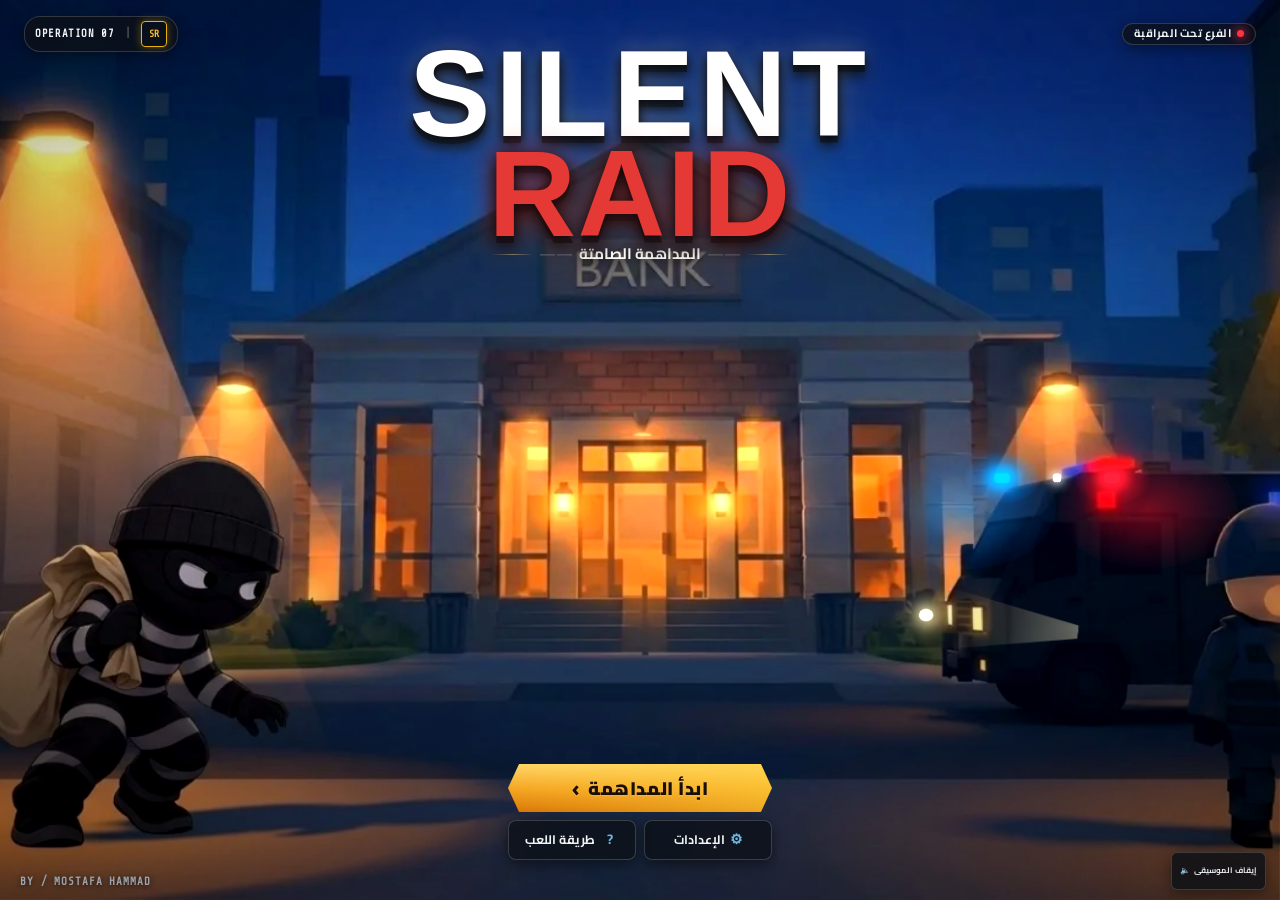
==== commit 322bbb6e: "Add files via upload" ====
--- a/SilentRaid/app/src/main/assets/index.html
+++ b/SilentRaid/app/src/main/assets/index.html
@@ -17,6 +17,7 @@
   <link rel="stylesheet" href="style.css" />
 </head>
 <body>
+  <svg class="sr-defs" width="0" height="0" aria-hidden="true" focusable="false"><defs><linearGradient id="srGold" x1="0" y1="0" x2="0" y2="1"><stop offset="0" stop-color="#fff2a8"/><stop offset=".5" stop-color="#ffc21a"/><stop offset="1" stop-color="#e08a00"/></linearGradient></defs></svg>
   <main id="app" class="app-shell" aria-label="SILENT RAID — المداهمة الصامتة">
     <section id="menuScreen" class="screen active heist-menu">
       <div class="menu-backdrop" aria-hidden="true">
@@ -150,7 +151,7 @@
     <section id="levelSelectScreen" class="screen level-select-screen" aria-label="اختيار المرحلة والدور">
       <!-- Clean Fullscreen Cinematic Background with Ambient Overlays -->
       <div class="stage-bg-layer" id="stageBgLayer">
-        <img id="stageBoardImg" class="stage-bg-clean-img" src="assets/stage-bg-clean-1.jpg" alt="خلفية المرحلة" draggable="false" />
+        <img id="stageBoardImg" class="stage-bg-clean-img" src="assets/stage-bg-clean-1.webp" alt="خلفية المرحلة" draggable="false" />
         <div class="stage-ambient-overlay" id="stageAmbientOverlay"></div>
         <div class="stage-particles-overlay" id="stageParticlesOverlay"></div>
       </div>
@@ -162,6 +163,7 @@
             <span class="btn-text">عودة</span>
             <span class="btn-arrow">⬅</span>
           </button>
+          <div class="stage-stars-total" aria-label="إجمالي النجوم"><span class="sr-total-icon" aria-hidden="true"><svg viewBox="0 0 64 64"><path d="M32.0 5.0 L39.4 23.8 L59.6 25.0 L44.0 37.9 L49.0 57.5 L32.0 46.6 L15.0 57.5 L20.0 37.9 L4.4 25.0 L24.6 23.8 Z"/></svg></span><span class="sr-total-label">إجمالي النجوم</span><span id="lsTotalText" class="sr-total-num">٠ / ١٠٥</span></div>
           <div class="stage-op-badge">
             <span class="badge-pulse-dot"></span>
             <span class="badge-text" id="stageOpBadgeText">العملية ٠١</span>
@@ -276,6 +278,7 @@
           <div id="levelHud">المرحلة 1 - الدور 1</div>
           <div id="timerHud">الوقت المتبقي: 00:00</div>
           <div id="keysHud" class="keys-hud" aria-label="المفاتيح 0 من 3">المفاتيح: 0/3</div>
+          <div id="spotHud" class="spot-hud" aria-label="مرات الرصد"><span class="spot-hud-stars" aria-hidden="true"></span><span class="spot-hud-count">الرصد: ٠ / ٣</span><span class="spot-hud-flash" aria-hidden="true"></span></div>
           <div id="chaseHud" class="chase-hud" hidden>⚠ المطاردة نشطة</div>
         </div>
         <div class="corner-tools">
@@ -335,7 +338,11 @@
           <div class="rs2-frame"></div>
           <div class="rs2-inner">
             <div class="rs2-titlewrap"><span class="rs2-brush"></span><h2 class="rs2-title">تمت المداهمة!</h2></div>
-            <div class="rs2-subrow"><i></i><p class="rs2-sub">تم فتح الخزنة وتأمين المال بنجاح.</p><i></i></div>
+            <div class="sr-star-zone">
+              <div id="rsStars" class="sr-win-stars" aria-live="polite"></div>
+              <div id="rsSpotCount" class="sr-spot-count"></div>
+            </div>
+            <div class="rs2-subrow"><i></i><p id="rsMessage" class="rs2-sub">تم فتح الخزنة وتأمين المال بنجاح.</p><i></i></div>
             <div class="rs2-actions rs2-actions-2">
               <button id="nextBtn" class="primary-btn rs2-btn rs2-gold" type="button"><span class="rs2-btn-label">الدور التالي</span></button>
               <button id="successLevelsBtn" class="secondary-btn rs2-btn rs2-dark" type="button"><svg class="rs2-ico" viewBox="0 0 48 48" aria-hidden="true"><g fill="none" stroke="#fff" stroke-width="3.2" stroke-linejoin="round" stroke-linecap="round"><path d="M4 16l12-4 16 4 12-4v26l-12 4-16-4-12 4z"/><path d="M16 12v26M32 16v26"/><path d="M24 3c-5 0-8 3.600-8 8 0 5 8 11 8 11s8-6 8-11c0-4.400-3-8-8-8z" fill="#fff" stroke="#fff"/></g><circle cx="24" cy="11" r="2.800" fill="#1b1d25"/></svg><span class="rs2-btn-label">العودة للأدوار</span></button>
@@ -377,8 +384,9 @@
 <path d="M24 38 L40 14 L62 24" stroke="#1a070b" stroke-width="13"/><path d="M126 38 L110 14 L88 24" stroke="#1a070b" stroke-width="13"/><path d="M24 38 L40 14 L62 24" stroke="url(#cfm)" stroke-width="8"/><path d="M126 38 L110 14 L88 24" stroke="url(#cfm)" stroke-width="8"/>
 <path d="M62 24 L88 24" stroke="#1a070b" stroke-width="11"/><path d="M62 24 L88 24" stroke="#c9ced8" stroke-width="6" stroke-dasharray="7 4"/></g></svg><h2 class="rs2-title">اتمسكت!</h2></div>
             <div class="rs2-subrow"><i></i><p class="rs2-sub">أحاط بك رجال الأمن وأُغلقت العملية.</p><i></i></div>
+            <div class="sr-fail-stars"><div id="failStars" class="sr-fail-row"></div><div id="failSpotCount" class="sr-fail-count"></div></div>
             <div class="rs2-actions">
-              <button id="rewardContinueBtn" class="secondary-btn rs2-btn rs2-gold" type="button"><img class="reward-eye" src="assets/raid-eye.png" alt="" draggable="false"><span class="reward-label">شاهد وأكمل المداهمة</span></button>
+              <div class="reward-wrap"><div class="reward-aura" aria-hidden="true"></div><button id="rewardContinueBtn" class="secondary-btn rs2-btn rs2-gold" type="button"><span class="reward-shine" aria-hidden="true"></span><img class="reward-eye" src="assets/raid-eye.png" alt="" draggable="false"><span class="reward-label">شاهد وأكمل المداهمة</span></button></div>
               <button id="retryBtn" class="secondary-btn rs2-btn rs2-red" type="button"><svg class="rs2-ico" viewBox="0 0 48 48" aria-hidden="true"><g fill="none" stroke="#fff" stroke-width="5.5" stroke-linecap="round" stroke-linejoin="round"><path d="M38 20a15 15 0 0 0-27-5"/><path d="M10 28a15 15 0 0 0 27 5"/></g><path d="M5 7l8 10 10-3z" fill="#fff"/><path d="M43 41l-8-10-10 3z" fill="#fff"/></svg><span class="rs2-btn-label">إعادة المحاولة</span></button>
               <button id="failureLevelsBtn" class="secondary-btn rs2-btn rs2-dark" type="button"><svg class="rs2-ico" viewBox="0 0 48 48" aria-hidden="true"><g fill="none" stroke="#fff" stroke-width="3.2" stroke-linejoin="round" stroke-linecap="round"><path d="M4 16l12-4 16 4 12-4v26l-12 4-16-4-12 4z"/><path d="M16 12v26M32 16v26"/><path d="M24 3c-5 0-8 3.600-8 8 0 5 8 11 8 11s8-6 8-11c0-4.400-3-8-8-8z" fill="#fff" stroke="#fff"/></g><circle cx="24" cy="11" r="2.800" fill="#1b1d25"/></svg><span class="rs2-btn-label">الأدوار</span></button>
             </div>
--- a/SilentRaid/app/src/main/assets/style.css
+++ b/SilentRaid/app/src/main/assets/style.css
@@ -2813,7 +2813,7 @@
 }
 
 .heist-menu .heist-hero-art {
-  content: url("assets/silent-raid-cartoon-hero.png");
+  content: url("assets/silent-raid-cartoon-hero.webp");
   filter: saturate(.94) contrast(1.05) brightness(.9)
 }
 
@@ -6821,7 +6821,7 @@
 #menuScreen .menu-backdrop {
   position: absolute !important;
   inset: 0 !important;
-  background: url("assets/menu-bank-bg.jpg") center center / cover no-repeat !important;
+  background: url("assets/menu-bank-bg.webp") center center / cover no-repeat !important;
   z-index: 1 !important;
   filter: brightness(1.27) contrast(1.08) !important;
 }
@@ -8607,7 +8607,7 @@
 .rs2-chains{position:absolute;inset:0;overflow:hidden;--chain:url("data:image/svg+xml,%3Csvg xmlns='http://www.w3.org/2000/svg' viewBox='0 0 100 240'%3E%3Cdefs%3E%3ClinearGradient id='m' x1='0' x2='1'%3E%3Cstop offset='0' stop-color='%23dfe3ea'/%3E%3Cstop offset='.35' stop-color='%23939aa8'/%3E%3Cstop offset='.72' stop-color='%23585e6c'/%3E%3Cstop offset='1' stop-color='%2330343f'/%3E%3C/linearGradient%3E%3ClinearGradient id='ms' x1='0' x2='1'%3E%3Cstop offset='0' stop-color='%238b919e'/%3E%3Cstop offset='.5' stop-color='%23e4e7ee'/%3E%3Cstop offset='1' stop-color='%23454b57'/%3E%3C/linearGradient%3E%3C/defs%3E%3Crect x='36' y='96' width='28' height='168' rx='14' fill='none' stroke='%2312060a' stroke-width='17'/%3E%3Crect x='36' y='96' width='28' height='168' rx='14' fill='none' stroke='url(%23ms)' stroke-width='12'/%3E%3Crect x='36' y='96' width='28' height='168' rx='14' fill='none' stroke='%23f2f4f8' stroke-opacity='.5' stroke-width='3' transform='translate(-3 0)'/%3E%3Crect x='36' y='96' width='28' height='168' rx='14' fill='none' stroke='%23ff4635' stroke-opacity='0.4' stroke-width='3.5' transform='translate(5 0)'/%3E%3Crect x='36' y='-144' width='28' height='168' rx='14' fill='none' stroke='%2312060a' stroke-width='17'/%3E%3Crect x='36' y='-144' width='28' height='168' rx='14' fill='none' stroke='url(%23ms)' stroke-width='12'/%3E%3Crect x='36' y='-144' width='28' height='168' rx='14' fill='none' stroke='%23f2f4f8' stroke-opacity='.5' stroke-width='3' transform='translate(-3 0)'/%3E%3Crect x='36' y='-144' width='28' height='168' rx='14' fill='none' stroke='%23ff4635' stroke-opacity='0.4' stroke-width='3.5' transform='translate(5 0)'/%3E%3Crect x='15' y='6' width='70' height='132' rx='33' fill='none' stroke='%2312060a' stroke-width='23'/%3E%3Crect x='15' y='6' width='70' height='132' rx='33' fill='none' stroke='url(%23m)' stroke-width='17'/%3E%3Crect x='15' y='6' width='70' height='132' rx='33' fill='none' stroke='%23f2f4f8' stroke-opacity='.5' stroke-width='3' transform='translate(-4 -1)'/%3E%3Crect x='15' y='6' width='70' height='132' rx='33' fill='none' stroke='%23ff4635' stroke-opacity='0.5' stroke-width='3.5' transform='translate(6 2)'/%3E%3C/svg%3E")}
 .rs2 .chain-wrap{position:absolute;top:-35%;height:170%;left:var(--x);width:var(--w);transform:rotate(var(--rot,0deg));opacity:var(--o,1);filter:blur(var(--b,0px))}
 .rs2 .chain{position:absolute;left:0;right:0;top:calc(var(--w) * -2.4);height:calc(100% + var(--w) * 2.4);background-image:var(--chain);background-repeat:repeat-y;background-size:100% auto;animation:chainFall var(--dur,11s) linear infinite;will-change:transform}
-@keyframes chainFall{from{transform:translateY(0)}to{transform:translateY(calc(var(--w) * 2.4))}}
+
 
 /* ---------- win: bag + background ---------- */
 .rs2-win .rs2-bg{background:radial-gradient(ellipse 80% 90% at 50% 28%,#14698c 0%,#0b3352 38%,#050d1a 100%)}
@@ -8619,7 +8619,7 @@
 .rs2-bag-rays,.rs2-bag-halo{position:absolute;left:50%;pointer-events:none}
 .rs2-bag-rays{top:56%;width:70em;height:70em;margin:-35em 0 0 -35em;z-index:1;background:repeating-conic-gradient(from 0deg at 50% 50%,rgba(255,214,90,.34) 0 4deg,transparent 4deg 15deg);-webkit-mask-image:radial-gradient(closest-side,#000 6%,transparent 82%);mask-image:radial-gradient(closest-side,#000 6%,transparent 82%);animation:raysSpin 38s linear infinite}
 .rs2-bag-halo{top:52%;width:26em;height:26em;margin:-13em 0 0 -13em;z-index:1;background:radial-gradient(closest-side,rgba(255,215,90,.9),rgba(255,190,40,.3) 55%,transparent 100%);animation:bagGlow 3.2s ease-in-out infinite}
-@keyframes bagFloat{0%,100%{transform:translateY(0) rotate(-2.2deg) scale(1)}50%{transform:translateY(-.8em) rotate(2.2deg) scale(1.045)}}
+
 @keyframes bagGlow{0%,100%{opacity:.55;transform:scale(.94)}50%{opacity:1;transform:scale(1.08)}}
 @keyframes raysSpin{to{transform:rotate(360deg)}}
 @media (prefers-reduced-motion:reduce){.rs2 *{animation:none !important}}
@@ -8650,3 +8650,120 @@
 @keyframes bagFloat{0%,100%{transform:translate3d(0,0,0) rotate(-1.6deg)}50%{transform:translate3d(0,-.8em,0) rotate(1.6deg)}}
 .bag-spark{transform-box:fill-box;transform-origin:center;opacity:0;animation:bagSpark 2.4s ease-in-out infinite;animation-delay:var(--sd,0s)}
 @keyframes bagSpark{0%,100%{opacity:0;transform:scale(.3) rotate(0deg)}50%{opacity:1;transform:scale(1) rotate(45deg)}}
+
+/* ===== stars (detection system) — see bottom of file ===== */
+.rs2-newbest{font-style:normal;font-size:.36em;font-weight:800;color:#ffe9a0;margin:0 .9em;white-space:nowrap;font-family:'Cairo',sans-serif;text-shadow:0 .1em .3em rgba(0,0,0,.6);direction:rtl}
+
+
+/* ============================================================
+   DETECTION + STARS SYSTEM (Arabic UI)
+   ============================================================ */
+.sr-defs{position:absolute;width:0;height:0;overflow:hidden;pointer-events:none}
+
+/* ---- star atom ---- */
+.sr-star{position:relative;display:inline-block;width:1em;height:1em;line-height:0;flex:none}
+.sr-star svg{width:100%;height:100%;display:block;overflow:visible;transition:transform .3s cubic-bezier(.2,1.4,.4,1)}
+.sr-star .sr-star-off{fill:rgba(255,255,255,.07);stroke:rgba(255,255,255,.32);stroke-width:3.2;stroke-linejoin:round}
+.sr-star .sr-star-on{fill:url(#srGold);stroke:#7a3f00;stroke-width:3.6;stroke-linejoin:round;opacity:0;transition:opacity .25s ease}
+.sr-star.on .sr-star-on{opacity:1}
+.sr-star.on svg{filter:drop-shadow(0 0 .22em rgba(255,190,30,.75))}
+.sr-star i{position:absolute;left:50%;top:50%;width:.14em;height:.14em;margin:-.07em 0 0 -.07em;border-radius:20%;background:#ffd25a;opacity:0;pointer-events:none}
+.sr-star.lost{animation:srLoseStar .9s cubic-bezier(.3,.7,.3,1)}
+.sr-star.lost .sr-star-on{opacity:0;animation:srLoseFill .9s ease forwards}
+.sr-star.lost i{animation:srShard .75s ease-out forwards}
+@keyframes srLoseStar{0%{transform:scale(1) rotate(0)}22%{transform:scale(1.5) rotate(-16deg)}45%{transform:scale(.85) rotate(10deg)}70%{transform:scale(1.05) rotate(-4deg)}100%{transform:scale(1) rotate(0)}}
+@keyframes srLoseFill{0%{opacity:1;filter:none}35%{opacity:1;filter:hue-rotate(-40deg) saturate(2.4) brightness(1.1)}100%{opacity:0;filter:hue-rotate(-40deg) saturate(2.4)}}
+@keyframes srShard{0%{opacity:1;transform:rotate(var(--a)) translateY(0) scale(1);background:#ff6a4a}100%{opacity:0;transform:rotate(var(--a)) translateY(-1.1em) scale(.3)}}
+
+/* ---- in-round HUD pill (matches the keys pill) ---- */
+.spot-hud{position:relative;display:inline-flex !important;align-items:center;gap:7px;padding:4px 10px;border-radius:999px;
+  background:linear-gradient(180deg,rgba(42,28,12,.78),rgba(16,10,6,.72));border:1.5px solid rgba(232,176,92,.5);
+  box-shadow:0 4px 10px rgba(0,0,0,.35),inset 0 1px 0 rgba(255,220,150,.22);font-family:"Changa","Cairo",sans-serif;direction:rtl;
+  transition:border-color .25s ease,box-shadow .25s ease}
+.spot-hud-stars{display:inline-flex;align-items:center;gap:3px;direction:ltr;font-size:1.55em}
+.spot-hud-count{color:#ffe7b0;font-weight:800;font-size:.86em;white-space:nowrap}
+.spot-hud-flash{position:absolute;top:calc(100% + 6px);left:50%;transform:translate(-50%,-4px);white-space:nowrap;padding:2px 12px;border-radius:999px;
+  background:rgba(150,16,24,.92);border:1px solid rgba(255,140,120,.7);color:#fff;font-size:.8em;font-weight:800;opacity:0;pointer-events:none;
+  transition:opacity .2s ease,transform .2s ease;text-shadow:0 1px 2px #000}
+.spot-hud.hit{border-color:#ffb347;box-shadow:0 0 14px rgba(255,170,60,.65),0 4px 10px rgba(0,0,0,.35);animation:srHudPulse .5s ease}
+.spot-hud.hit-loss{border-color:#ff4d4d;box-shadow:0 0 16px rgba(255,60,60,.8),0 4px 10px rgba(0,0,0,.35)}
+.spot-hud.hit .spot-hud-flash{opacity:1;transform:translate(-50%,0)}
+@keyframes srHudPulse{0%{transform:scale(1)}30%{transform:scale(1.07)}100%{transform:scale(1)}}
+#app[data-stage-theme="silver"] .spot-hud{background:linear-gradient(180deg,rgba(28,40,52,.8),rgba(10,16,22,.72));border-color:rgba(186,210,226,.5)}
+#app[data-stage-theme="gold"] .spot-hud{background:linear-gradient(180deg,rgba(48,34,8,.82),rgba(18,12,4,.72));border-color:rgba(250,204,21,.55)}
+#app[data-stage-theme="diamond"] .spot-hud{background:linear-gradient(180deg,rgba(10,36,54,.82),rgba(6,14,22,.72));border-color:rgba(56,189,248,.5)}
+#app[data-stage-theme="mythic"] .spot-hud{background:linear-gradient(180deg,rgba(42,16,48,.82),rgba(14,6,16,.72));border-color:rgba(192,132,252,.5)}
+#app .spot-hud.hit{border-color:#ffb347}
+#app .spot-hud.hit-loss{border-color:#ff4d4d}
+
+/* ---- win screen: dedicated star zone ---- */
+#successScreen .rs2-stage{height:47em;margin-top:-23.5em;font-size:min(.97vw,1.76vh)}
+#successScreen.rs2-win .rs2-card{height:35em}
+#successScreen .rs2-titlewrap{height:7.4em}
+.sr-star-zone{flex:none;display:flex;flex-direction:column;align-items:center;justify-content:center;gap:.5em;margin:.2em auto 0;padding:.9em 3.2em .7em;min-width:34em;
+  border-radius:2.2em;background:radial-gradient(ellipse at 50% 0,rgba(255,200,60,.16),rgba(255,200,60,.03) 70%),rgba(0,0,0,.28);
+  border:.16em solid rgba(255,200,70,.28);box-shadow:inset 0 .1em .5em rgba(0,0,0,.45)}
+.sr-win-stars{position:relative;display:flex;justify-content:center;align-items:flex-end;gap:1.1em;direction:ltr;font-size:6.6em;line-height:1;height:1.12em}
+.sr-win-stars .sr-star{width:1em;height:1em}
+.sr-win-stars .sr-star:nth-child(2) svg{transform:translateY(-.1em) scale(1.16)}
+.sr-win-stars .sr-star.off svg{filter:none}
+#successScreen.active .sr-win-stars .sr-star{animation:srWinPop .55s cubic-bezier(.2,1.4,.4,1) both;animation-delay:calc(.45s + var(--i) * .25s)}
+@keyframes srWinPop{from{transform:scale(.2) rotate(-30deg);opacity:0}to{transform:scale(1) rotate(0);opacity:1}}
+#successScreen.active .sr-win-stars.perfect .sr-star.on svg{animation:srShine 2s ease-in-out 1.3s infinite}
+@keyframes srShine{0%,100%{filter:drop-shadow(0 0 .12em rgba(255,190,30,.7))}50%{filter:drop-shadow(0 0 .34em rgba(255,235,120,1)) brightness(1.15)}}
+.sr-burst{position:absolute;left:50%;top:50%;width:0;height:0;pointer-events:none}
+.sr-burst i{position:absolute;left:0;top:0;width:.1em;height:.1em;margin:-.05em;border-radius:50%;background:#ffe27a;box-shadow:0 0 .12em #ffd25a;opacity:0}
+#successScreen.active .sr-burst i{animation:srBurst 1.1s ease-out 1.1s both}
+@keyframes srBurst{0%{opacity:1;transform:rotate(var(--a)) translateY(-.2em) scale(1)}100%{opacity:0;transform:rotate(var(--a)) translateY(-1.35em) scale(.3)}}
+.sr-spot-count{display:flex;align-items:center;justify-content:center;gap:.9em;direction:rtl;font-family:'Cairo','Alexandria',sans-serif;font-weight:800;font-size:2.5em;line-height:1.2;color:#fff2c8;text-shadow:0 .08em .14em rgba(0,0,0,.85);white-space:nowrap}
+.sr-spot-count .rs2-newbest{font-size:.62em;margin:0;padding:.1em .7em;border-radius:1em;background:rgba(255,194,26,.18);border:.07em solid rgba(255,214,90,.5)}
+#app #successScreen.rs2 p#rsMessage.rs2-sub{font-size:2.25em}
+#successScreen .rs2-subrow{height:3.4em;margin-top:.3em}
+
+/* ---- failure screen: stars + count panel, above the three buttons ---- */
+#failureScreen .rs2-stage{height:47em;margin-top:-23.5em;font-size:min(.97vw,1.76vh)}
+#failureScreen.rs2-fail .rs2-card{height:37.5em}
+#failureScreen .rs2-titlewrap{height:7.4em}
+#failureScreen .rs2-subrow{height:3.4em;margin-top:.3em}
+.sr-fail-stars{flex:none;display:flex;align-items:center;justify-content:center;gap:2.2em;margin:.5em auto 0;padding:.7em 2.8em;
+  border-radius:2em;background:radial-gradient(ellipse at 50% 0,rgba(255,70,60,.16),rgba(255,70,60,.03) 70%),rgba(0,0,0,.3);
+  border:.16em solid rgba(255,90,80,.32);box-shadow:inset 0 .1em .5em rgba(0,0,0,.45)}
+.sr-fail-row{display:flex;gap:.7em;direction:ltr;font-size:4.2em;line-height:1}
+.sr-fail-row .sr-star .sr-star-off{stroke:rgba(255,130,120,.55);fill:rgba(255,60,50,.08)}
+.sr-fail-count{font-family:'Cairo','Alexandria',sans-serif;font-weight:800;font-size:2.4em;color:#ffd6d2;text-shadow:0 .08em .14em rgba(0,0,0,.85);direction:rtl;white-space:nowrap}
+
+/* ---- level select: stars on every round card + total pill ---- */
+.card-stars{display:flex;justify-content:center;align-items:center;gap:2px;direction:ltr;font-size:13px;margin-top:3px}
+.stage-round-card.locked .card-stars{opacity:.4}
+.stage-stars-total{display:inline-flex;align-items:center;gap:7px;padding:5px 14px;border-radius:9999px;background:rgba(13,16,26,.75);
+  border:1.5px solid rgba(250,204,21,.5);backdrop-filter:blur(10px);box-shadow:0 4px 14px rgba(0,0,0,.5),inset 0 1px 1px rgba(255,255,255,.12);
+  color:#fef3c7;font-weight:800;font-size:.9rem;direction:rtl;white-space:nowrap}
+.sr-total-icon{display:inline-block;width:1.25em;height:1.25em;line-height:0}
+.sr-total-icon svg{width:100%;height:100%;fill:url(#srGold);stroke:#7a3f00;stroke-width:3.4;stroke-linejoin:round;filter:drop-shadow(0 0 .2em rgba(255,190,30,.7))}
+.sr-total-num{color:#ffd54a;font-family:"Cairo",sans-serif}
+@media (max-width:560px){.sr-total-label{display:none}}
+@media (prefers-reduced-motion:reduce){.sr-star,.sr-star *,.spot-hud{animation:none !important}}
+
+
+/* ---- "watch and continue" button: glow + attention motion ---- */
+.reward-wrap{grid-column:1/-1;position:relative}
+.reward-wrap #rewardContinueBtn{position:relative !important;z-index:1 !important;width:100% !important}
+.reward-aura{position:absolute;inset:-1em -1.6em;border-radius:2.6em;z-index:0;pointer-events:none;
+  background:radial-gradient(ellipse at center,rgba(255,205,50,.9) 0%,rgba(255,170,20,.45) 48%,rgba(255,150,0,0) 74%);
+  opacity:.5;animation:srAura 1.8s ease-in-out infinite;will-change:transform,opacity}
+@keyframes srAura{0%,100%{opacity:.4;transform:scale(.96)}50%{opacity:1;transform:scale(1.07)}}
+:is(#failureScreen,#successScreen):is(#failureScreen,#successScreen).rs2 #rewardContinueBtn{animation:srAttention 2.6s ease-in-out infinite !important}
+:is(#failureScreen,#successScreen):is(#failureScreen,#successScreen).rs2 #rewardContinueBtn:disabled{animation:none !important}
+@keyframes srAttention{0%,56%{transform:scale(1) rotate(0)}62%{transform:scale(1.06) rotate(-1deg)}68%{transform:scale(.985) rotate(.8deg)}74%{transform:scale(1.045) rotate(-.6deg)}82%,100%{transform:scale(1) rotate(0)}}
+#rewardContinueBtn .reward-shine{position:absolute;top:0;bottom:0;left:0;width:28%;z-index:0;pointer-events:none;
+  background:linear-gradient(100deg,rgba(255,255,255,0),rgba(255,255,255,.7),rgba(255,255,255,0));
+  transform:translateX(-170%) skewX(-18deg);animation:srShineSweep 2.6s ease-in-out infinite}
+@keyframes srShineSweep{0%,45%{transform:translateX(-170%) skewX(-18deg)}100%{transform:translateX(480%) skewX(-18deg)}}
+#rewardContinueBtn:disabled .reward-shine{animation:none;opacity:0}
+#rewardContinueBtn .reward-eye{animation:srEye 2.6s ease-in-out infinite}
+@keyframes srEye{0%,50%,100%{transform:scale(1) rotate(0)}60%{transform:scale(1.18) rotate(-8deg)}72%{transform:scale(1.1) rotate(7deg)}}
+.reward-wrap:has(#rewardContinueBtn:disabled) .reward-aura{animation:none;opacity:.12}
+
+/* fix: keep the reward button full width inside its glow wrapper (beats the `all:unset` button reset) */
+.reward-wrap{display:block;width:100%;min-width:0}
+:is(#failureScreen,#successScreen):is(#failureScreen,#successScreen).rs2 .reward-wrap #rewardContinueBtn{width:100% !important;min-width:100% !important;max-width:100% !important;box-sizing:border-box !important;display:flex !important}
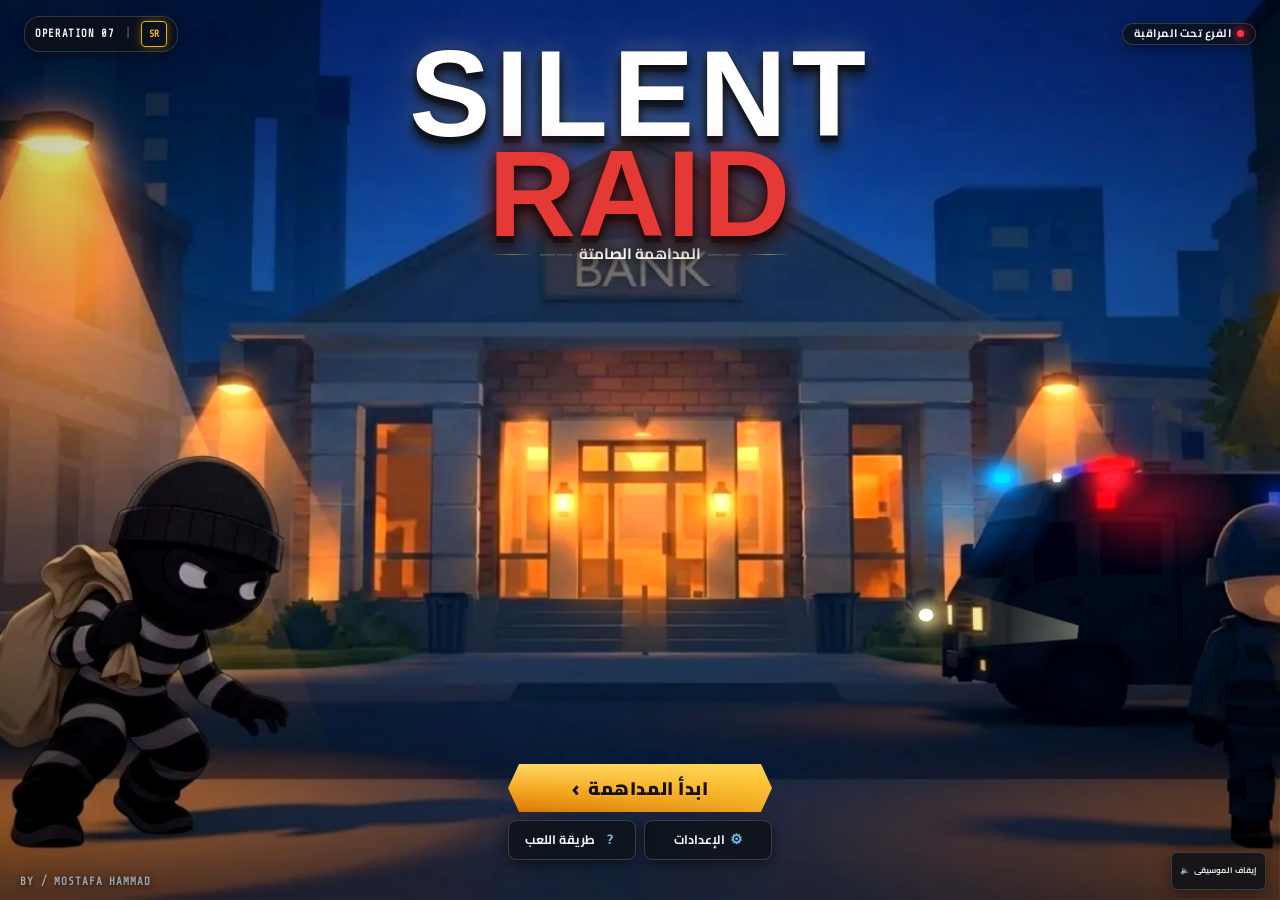
==== commit 6002e54b: "Add files via upload" ====
--- a/SilentRaid/app/src/main/assets/index.html
+++ b/SilentRaid/app/src/main/assets/index.html
@@ -12,8 +12,8 @@
   <title>PC Review — SILENT RAID — المداهمة الصامتة</title>
   <link rel="preconnect" href="https://fonts.googleapis.com">
   <link rel="preconnect" href="https://fonts.gstatic.com" crossorigin>
-  <link rel="stylesheet" href="https://fonts.googleapis.com/css2?family=Changa:wght@400;600;700;800&family=Alexandria:wght@400;500;600;700;800;900&family=Readex+Pro:wght@400;500;600;700&family=Cairo:wght@400;600;700;800;900&family=Russo+One&family=Share+Tech+Mono&display=swap" media="print" onload="this.media='all'">
-  <noscript><link rel="stylesheet" href="https://fonts.googleapis.com/css2?family=Changa:wght@400;600;700;800&family=Alexandria:wght@400;500;600;700;800;900&family=Readex+Pro:wght@400;500;600;700&family=Cairo:wght@400;600;700;800;900&family=Russo+One&family=Share+Tech+Mono&display=swap"></noscript>
+  <link rel="stylesheet" href="https://fonts.googleapis.com/css2?family=Changa:wght@400;600;700;800&family=Alexandria:wght@400;500;600;700;800;900&family=Readex+Pro:wght@400;500;600;700&family=Cairo:wght@400;600;700;800;900&family=Share+Tech+Mono&display=swap" media="print" onload="this.media='all'">
+  <noscript><link rel="stylesheet" href="https://fonts.googleapis.com/css2?family=Changa:wght@400;600;700;800&family=Alexandria:wght@400;500;600;700;800;900&family=Readex+Pro:wght@400;500;600;700&family=Cairo:wght@400;600;700;800;900&family=Share+Tech+Mono&display=swap"></noscript>
   <link rel="stylesheet" href="style.css" />
 </head>
 <body>
@@ -290,6 +290,7 @@
         <div id="messageHud" class="message-hud"></div>
         <div id="joystick" class="joystick" aria-label="عصا الحركة"><div id="joystickKnob"></div></div>
       </div>
+      <div id="roundEndFx" aria-hidden="true"></div>
     </section>
 
     <section id="successScreen" class="screen result-screen rs2 rs2-win" aria-hidden="true">
--- a/SilentRaid/app/src/main/assets/style.css
+++ b/SilentRaid/app/src/main/assets/style.css
@@ -8767,3 +8767,27 @@
 /* fix: keep the reward button full width inside its glow wrapper (beats the `all:unset` button reset) */
 .reward-wrap{display:block;width:100%;min-width:0}
 :is(#failureScreen,#successScreen):is(#failureScreen,#successScreen).rs2 .reward-wrap #rewardContinueBtn{width:100% !important;min-width:100% !important;max-width:100% !important;box-sizing:border-box !important;display:flex !important}
+
+
+/* ---- performance: backdrop-filter re-blurs everything behind an element every frame (the live game canvas
+   included), which is a main cause of stutter on mid/low-end WebViews. Panels keep their translucent backgrounds. ---- */
+*,*::before,*::after{-webkit-backdrop-filter:none !important;backdrop-filter:none !important}
+
+
+/* ============================================================
+   ROUND-END TRANSITION: beat on the frozen frame, then cross-fade
+   ============================================================ */
+#roundEndFx{position:absolute;inset:0;z-index:40;pointer-events:none;opacity:0;will-change:opacity}
+#gameScreen.rx-fail #roundEndFx{background:radial-gradient(ellipse at 50% 50%,rgba(90,0,8,0) 18%,rgba(150,10,22,.5) 68%,rgba(30,0,4,.94) 100%);animation:rxFx .5s ease-out forwards}
+#gameScreen.rx-success #roundEndFx{background:radial-gradient(ellipse at 50% 50%,rgba(255,236,150,0) 15%,rgba(255,196,60,.34) 70%,rgba(36,22,0,.78) 100%);animation:rxFx 1s ease-in forwards}
+@keyframes rxFx{from{opacity:0}to{opacity:1}}
+#gameScreen.rx-fail .game-wrap{animation:rxPunchFail .52s cubic-bezier(.2,.8,.25,1) forwards}
+#gameScreen.rx-success .game-wrap{animation:rxPushSuccess 1s ease-in-out forwards}
+@keyframes rxPunchFail{0%{transform:scale(1) translate(0,0)}14%{transform:scale(1.03) translate(-5px,2px)}28%{transform:scale(1.035) translate(5px,-2px)}42%{transform:scale(1.04) translate(-2px,1px)}100%{transform:scale(1.05) translate(0,0)}}
+@keyframes rxPushSuccess{from{transform:scale(1)}to{transform:scale(1.035)}}
+/* old screen stays painted under the new one; the new one fades in over it */
+.screen.leaving:not(.active){display:grid !important;opacity:1;visibility:visible;pointer-events:none;z-index:1}
+.screen.active.entering{z-index:2;animation:srScreenIn .62s cubic-bezier(.3,.6,.3,1) both}
+@keyframes srScreenIn{from{opacity:0}to{opacity:1}}
+.rs2.active.entering .rs2-stage{animation-delay:.2s}
+@media (prefers-reduced-motion:reduce){#gameScreen.rx-fail .game-wrap,#gameScreen.rx-success .game-wrap{animation:none}}
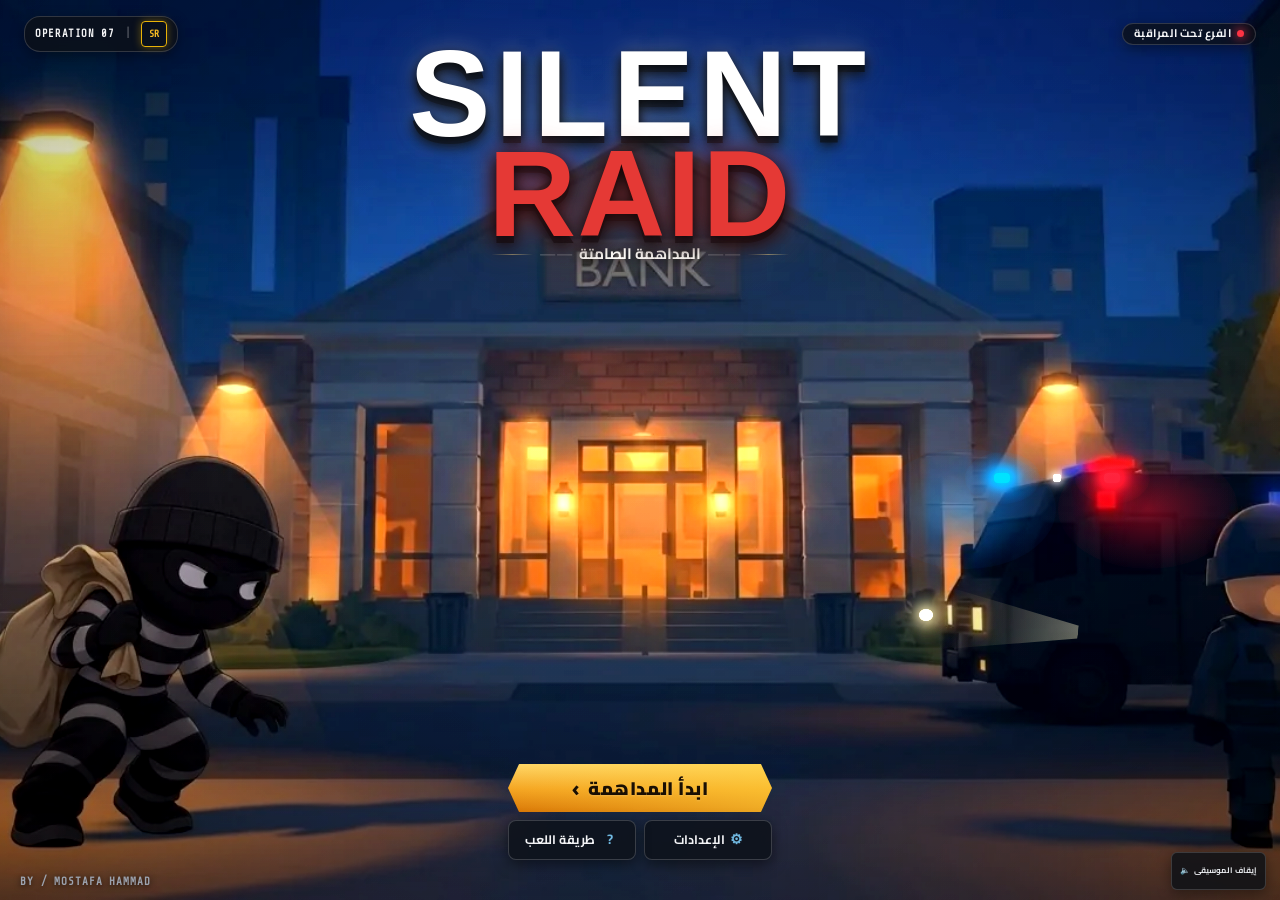
==== commit 725e65e6: "Add files via upload" ====
--- a/SilentRaid/app/src/main/assets/index.html
+++ b/SilentRaid/app/src/main/assets/index.html
@@ -4,7 +4,7 @@
   Entry point: loads the visual system (style.css) and all gameplay/UI logic
   (script.js). Asset paths are relative to this file in ./assets/.
 -->
-<html lang="ar" dir="rtl">
+<html lang="ar" dir="rtl" class="sr-boot">
 <head>
   <meta charset="utf-8" />
   <meta name="viewport" content="width=device-width,initial-scale=1,maximum-scale=1,user-scalable=no,viewport-fit=cover" />
@@ -18,6 +18,7 @@
 </head>
 <body>
   <svg class="sr-defs" width="0" height="0" aria-hidden="true" focusable="false"><defs><linearGradient id="srGold" x1="0" y1="0" x2="0" y2="1"><stop offset="0" stop-color="#fff2a8"/><stop offset=".5" stop-color="#ffc21a"/><stop offset="1" stop-color="#e08a00"/></linearGradient></defs></svg>
+  <div id="transitionVeil" aria-hidden="true"></div>
   <main id="app" class="app-shell" aria-label="SILENT RAID — المداهمة الصامتة">
     <section id="menuScreen" class="screen active heist-menu">
       <div class="menu-backdrop" aria-hidden="true">
@@ -290,7 +291,6 @@
         <div id="messageHud" class="message-hud"></div>
         <div id="joystick" class="joystick" aria-label="عصا الحركة"><div id="joystickKnob"></div></div>
       </div>
-      <div id="roundEndFx" aria-hidden="true"></div>
     </section>
 
     <section id="successScreen" class="screen result-screen rs2 rs2-win" aria-hidden="true">
@@ -387,7 +387,7 @@
             <div class="rs2-subrow"><i></i><p class="rs2-sub">أحاط بك رجال الأمن وأُغلقت العملية.</p><i></i></div>
             <div class="sr-fail-stars"><div id="failStars" class="sr-fail-row"></div><div id="failSpotCount" class="sr-fail-count"></div></div>
             <div class="rs2-actions">
-              <div class="reward-wrap"><div class="reward-aura" aria-hidden="true"></div><button id="rewardContinueBtn" class="secondary-btn rs2-btn rs2-gold" type="button"><span class="reward-shine" aria-hidden="true"></span><img class="reward-eye" src="assets/raid-eye.png" alt="" draggable="false"><span class="reward-label">شاهد وأكمل المداهمة</span></button></div>
+              <div class="reward-wrap"><div class="reward-aura" aria-hidden="true"></div><button id="rewardContinueBtn" class="secondary-btn rs2-btn rs2-gold" type="button"><span class="reward-shine" aria-hidden="true"></span><svg class="reward-eye reward-thief" viewBox="0 0 64 64" aria-hidden="true"><path d="M32 4c-9 0-15 5-15 13v6h30v-6c0-8-6-13-15-13z" fill="#15151a"/><path d="M15 26h34v20c0 10-8 16-17 16S15 56 15 46z" fill="#f0c08a" stroke="#15151a" stroke-width="3"/><path d="M13 22h38v13H13z" fill="#15151a"/><ellipse cx="23" cy="29" rx="5" ry="3.4" fill="#fff"/><ellipse cx="41" cy="29" rx="5" ry="3.4" fill="#fff"/><circle cx="24" cy="29" r="2" fill="#15151a"/><circle cx="40" cy="29" r="2" fill="#15151a"/><path d="M12 52c6-5 12-6 20-6s14 1 20 6l-4 8H16z" fill="#15151a"/><path d="M22 47c4 3 16 3 20 0" fill="none" stroke="#15151a" stroke-width="3" stroke-linecap="round"/></svg><i class="reward-sep" aria-hidden="true"></i><span class="reward-label">شاهد وأكمل المداهمة</span></button></div>
               <button id="retryBtn" class="secondary-btn rs2-btn rs2-red" type="button"><svg class="rs2-ico" viewBox="0 0 48 48" aria-hidden="true"><g fill="none" stroke="#fff" stroke-width="5.5" stroke-linecap="round" stroke-linejoin="round"><path d="M38 20a15 15 0 0 0-27-5"/><path d="M10 28a15 15 0 0 0 27 5"/></g><path d="M5 7l8 10 10-3z" fill="#fff"/><path d="M43 41l-8-10-10 3z" fill="#fff"/></svg><span class="rs2-btn-label">إعادة المحاولة</span></button>
               <button id="failureLevelsBtn" class="secondary-btn rs2-btn rs2-dark" type="button"><svg class="rs2-ico" viewBox="0 0 48 48" aria-hidden="true"><g fill="none" stroke="#fff" stroke-width="3.2" stroke-linejoin="round" stroke-linecap="round"><path d="M4 16l12-4 16 4 12-4v26l-12 4-16-4-12 4z"/><path d="M16 12v26M32 16v26"/><path d="M24 3c-5 0-8 3.600-8 8 0 5 8 11 8 11s8-6 8-11c0-4.400-3-8-8-8z" fill="#fff" stroke="#fff"/></g><circle cx="24" cy="11" r="2.800" fill="#1b1d25"/></svg><span class="rs2-btn-label">الأدوار</span></button>
             </div>
--- a/SilentRaid/app/src/main/assets/style.css
+++ b/SilentRaid/app/src/main/assets/style.css
@@ -8777,17 +8777,67 @@
 /* ============================================================
    ROUND-END TRANSITION: beat on the frozen frame, then cross-fade
    ============================================================ */
-#roundEndFx{position:absolute;inset:0;z-index:40;pointer-events:none;opacity:0;will-change:opacity}
-#gameScreen.rx-fail #roundEndFx{background:radial-gradient(ellipse at 50% 50%,rgba(90,0,8,0) 18%,rgba(150,10,22,.5) 68%,rgba(30,0,4,.94) 100%);animation:rxFx .5s ease-out forwards}
-#gameScreen.rx-success #roundEndFx{background:radial-gradient(ellipse at 50% 50%,rgba(255,236,150,0) 15%,rgba(255,196,60,.34) 70%,rgba(36,22,0,.78) 100%);animation:rxFx 1s ease-in forwards}
-@keyframes rxFx{from{opacity:0}to{opacity:1}}
-#gameScreen.rx-fail .game-wrap{animation:rxPunchFail .52s cubic-bezier(.2,.8,.25,1) forwards}
-#gameScreen.rx-success .game-wrap{animation:rxPushSuccess 1s ease-in-out forwards}
-@keyframes rxPunchFail{0%{transform:scale(1) translate(0,0)}14%{transform:scale(1.03) translate(-5px,2px)}28%{transform:scale(1.035) translate(5px,-2px)}42%{transform:scale(1.04) translate(-2px,1px)}100%{transform:scale(1.05) translate(0,0)}}
-@keyframes rxPushSuccess{from{transform:scale(1)}to{transform:scale(1.035)}}
 /* old screen stays painted under the new one; the new one fades in over it */
 .screen.leaving:not(.active){display:grid !important;opacity:1;visibility:visible;pointer-events:none;z-index:1}
 .screen.active.entering{z-index:2;animation:srScreenIn .62s cubic-bezier(.3,.6,.3,1) both}
 @keyframes srScreenIn{from{opacity:0}to{opacity:1}}
-.rs2.active.entering .rs2-stage{animation-delay:.2s}
-@media (prefers-reduced-motion:reduce){#gameScreen.rx-fail .game-wrap,#gameScreen.rx-success .game-wrap{animation:none}}
+
+
+/* ============================================================
+   FAST, SMOOTH SCREEN TRANSITIONS (compositor-only opacity)
+   ============================================================ */
+.screen.active.entering{z-index:2;animation:srScreenIn .22s ease-out both}
+#successScreen.active.entering,#failureScreen.active.entering{animation-duration:.15s}
+/* black dip that covers the (unavoidable) moment a new maze is generated; it keeps animating on the compositor */
+#transitionVeil{position:fixed;inset:0;z-index:99990;background:#000;opacity:0;pointer-events:none;will-change:opacity}
+#transitionVeil.on{opacity:1;pointer-events:auto;transition:opacity .12s linear}
+#transitionVeil.off{opacity:0;pointer-events:none;transition:opacity .22s ease-out}
+
+
+/* ---- level card pressed: the whole level-select screen vanishes instantly (nothing lingers under the fade) ---- */
+#levelSelectScreen.ls-launching,#levelSelectScreen.ls-launching.leaving,#levelSelectScreen.ls-launching *{
+  opacity:0 !important;visibility:hidden !important;transition:none !important;animation:none !important}
+
+/* ---- result screens: heavy decorative loops start only after the cross-fade has finished ---- */
+.rs2.entering .chain,.rs2.entering .rs2-bokeh i,.rs2.entering .rs2-bag-rays,.rs2.entering .rs2-bag-halo,
+.rs2.entering .rs2-siren-rays,.rs2.entering .rs2-siren-halo,.rs2.entering .rs2-glow,.rs2.entering .rs2-flash{animation-play-state:paused !important}
+
+/* app stays hidden until the menu art is decoded, then everything appears together */
+html.sr-boot #app{opacity:0;pointer-events:none}
+#app{transition:opacity .18s ease-out}
+
+
+/* ===== Result screens: match reference art (win + fail) ===== */
+/* win */
+#successScreen.rs2-win .rs2-brush{display:none !important}
+#successScreen .rs2-bag{top:1.3em}
+#successScreen.rs2-win .rs2-bg{background:radial-gradient(ellipse 80% 90% at 50% 28%,#1f3350 0%,#0e1830 40%,#04070e 100%)}
+#successScreen .sr-star-zone{min-width:40em;border-radius:2em;border:.16em solid rgba(255,200,70,.55);background:rgba(8,8,12,.55)}
+#successScreen .sr-win-stars .sr-star:nth-child(2) svg{transform:none}
+#successScreen .sr-win-stars .sr-star .sr-star-off{fill:#2a2b31;stroke:#6d7078}
+#successScreen .rs2-subrow{gap:1.2em}
+#successScreen .rs2-subrow i{flex:none;width:2.4em;max-width:none;height:.24em;background:#f5b82a !important;box-shadow:none !important}
+#app #successScreen.rs2 p#rsMessage.rs2-sub{font-weight:600;color:#ececf0}
+/* fail */
+#failureScreen .sr-fail-stars{min-width:40em;border-radius:1.4em;border:.16em solid rgba(255,70,70,.7);background:rgba(10,6,10,.6)}
+.sr-fail-row .sr-star .sr-star-off{fill:#4a0f1a;stroke:#e5333f;stroke-width:3.4}
+.sr-fail-count{color:#fff}
+.reward-thief{width:auto;height:4.3em}
+.reward-sep{position:absolute;left:10.2em;top:50%;width:.14em;height:3.6em;margin-top:-1.8em;background:rgba(42,23,0,.65);pointer-events:none;z-index:1}
+
+/* ===== Result screens v2: bigger bag/siren, bigger titles, chains only at the edges ===== */
+#successScreen .rs2-bag{width:19em;height:17.4em;margin-left:-9.5em;top:-4.6em}
+#failureScreen .rs2-siren{width:15em;height:12em;margin-left:-7.5em;top:-4.6em}
+#successScreen.rs2-win .rs2-card{height:35em}
+#failureScreen.rs2-fail .rs2-card{height:37.5em}
+#successScreen .rs2-titlewrap,#failureScreen .rs2-titlewrap{height:9em}
+:is(#failureScreen,#successScreen):is(#failureScreen,#successScreen).rs2 h2.rs2-title{font-size:7.4em}
+#failureScreen .rs2-brush{width:56em;height:10.4em}
+#failureScreen .rs2-cuffs{width:12em}
+#failureScreen .rs2-chains .chain-wrap:nth-child(3),#failureScreen .rs2-chains .chain-wrap:nth-child(4){display:none}
+#successScreen .sr-star-zone{min-width:46em}
+#failureScreen .sr-fail-stars{min-width:46em}
+#successScreen .rs2-stage{height:50em;margin-top:-25em}
+#successScreen.rs2-win .rs2-card{height:38em}
+#successScreen .rs2-bag{width:17em;height:15.6em;margin-left:-8.5em;top:.4em}
+#failureScreen .rs2-siren{top:-2.4em}
